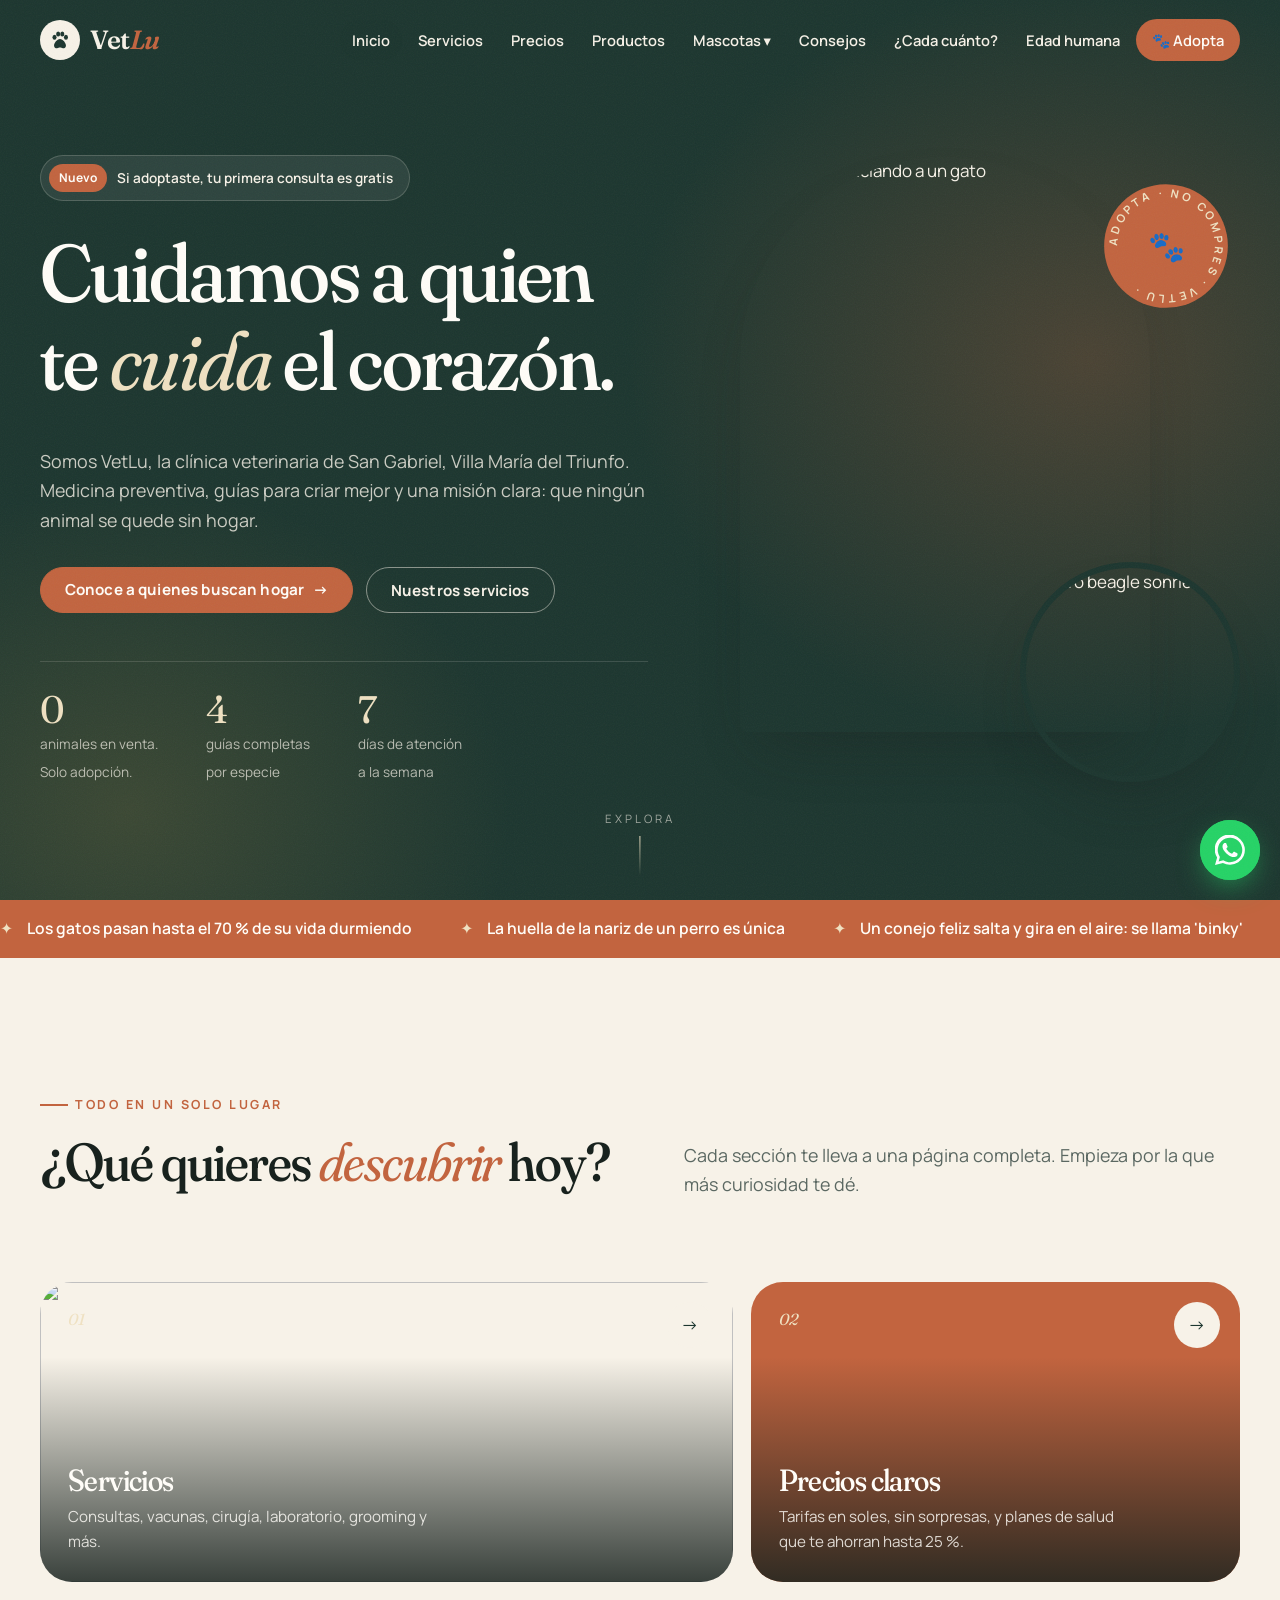
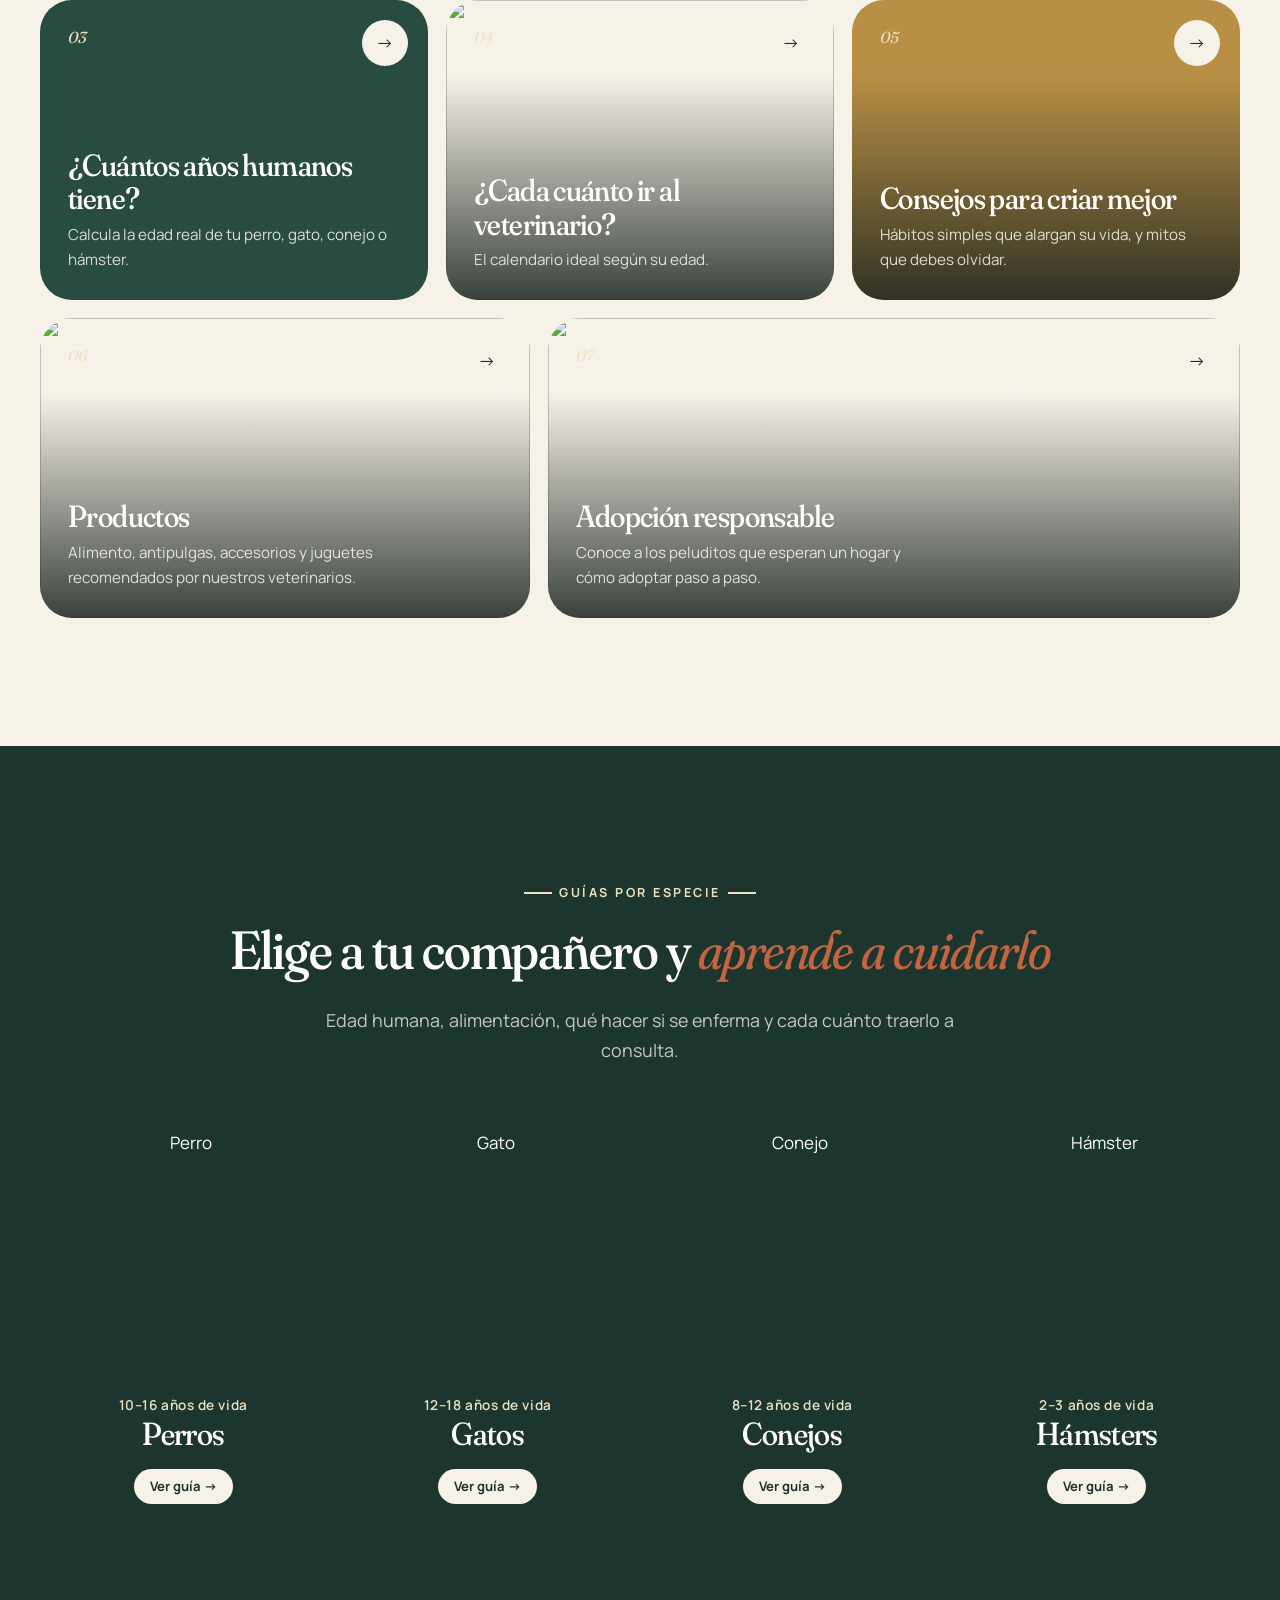
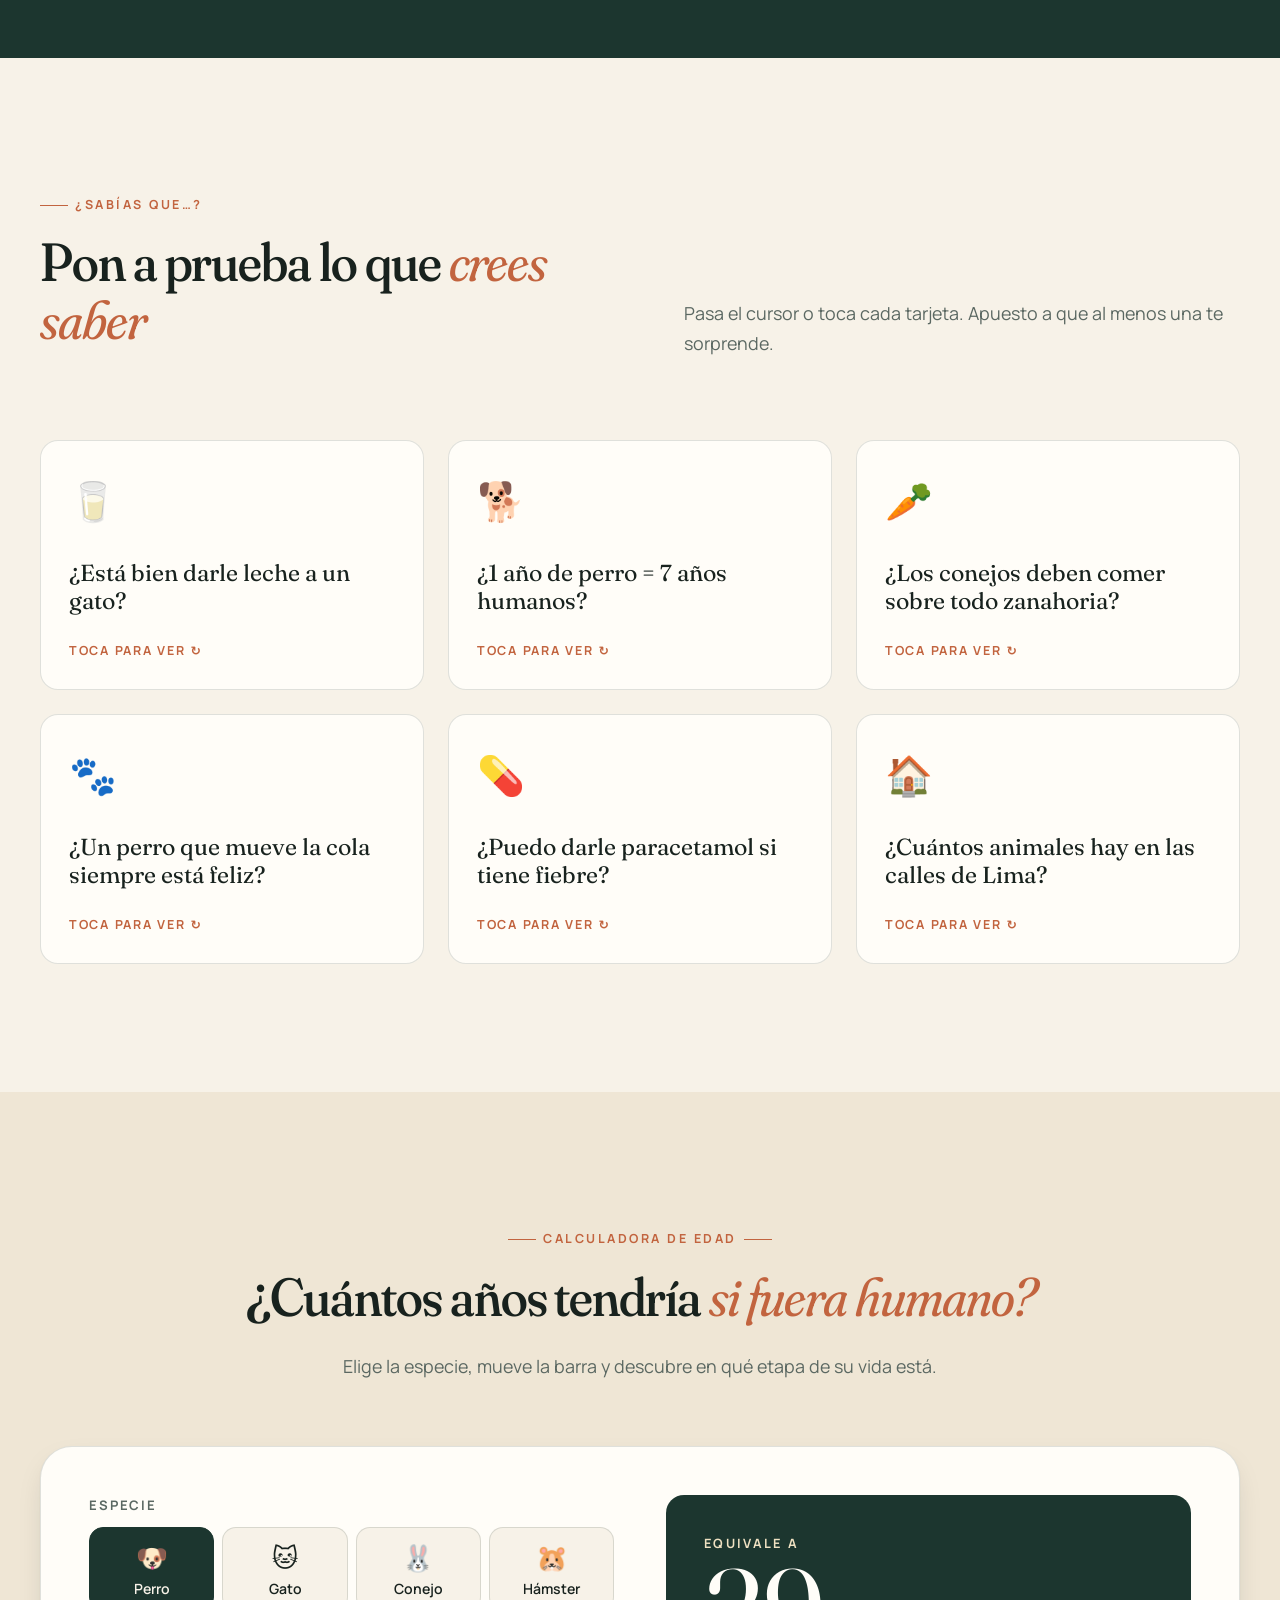
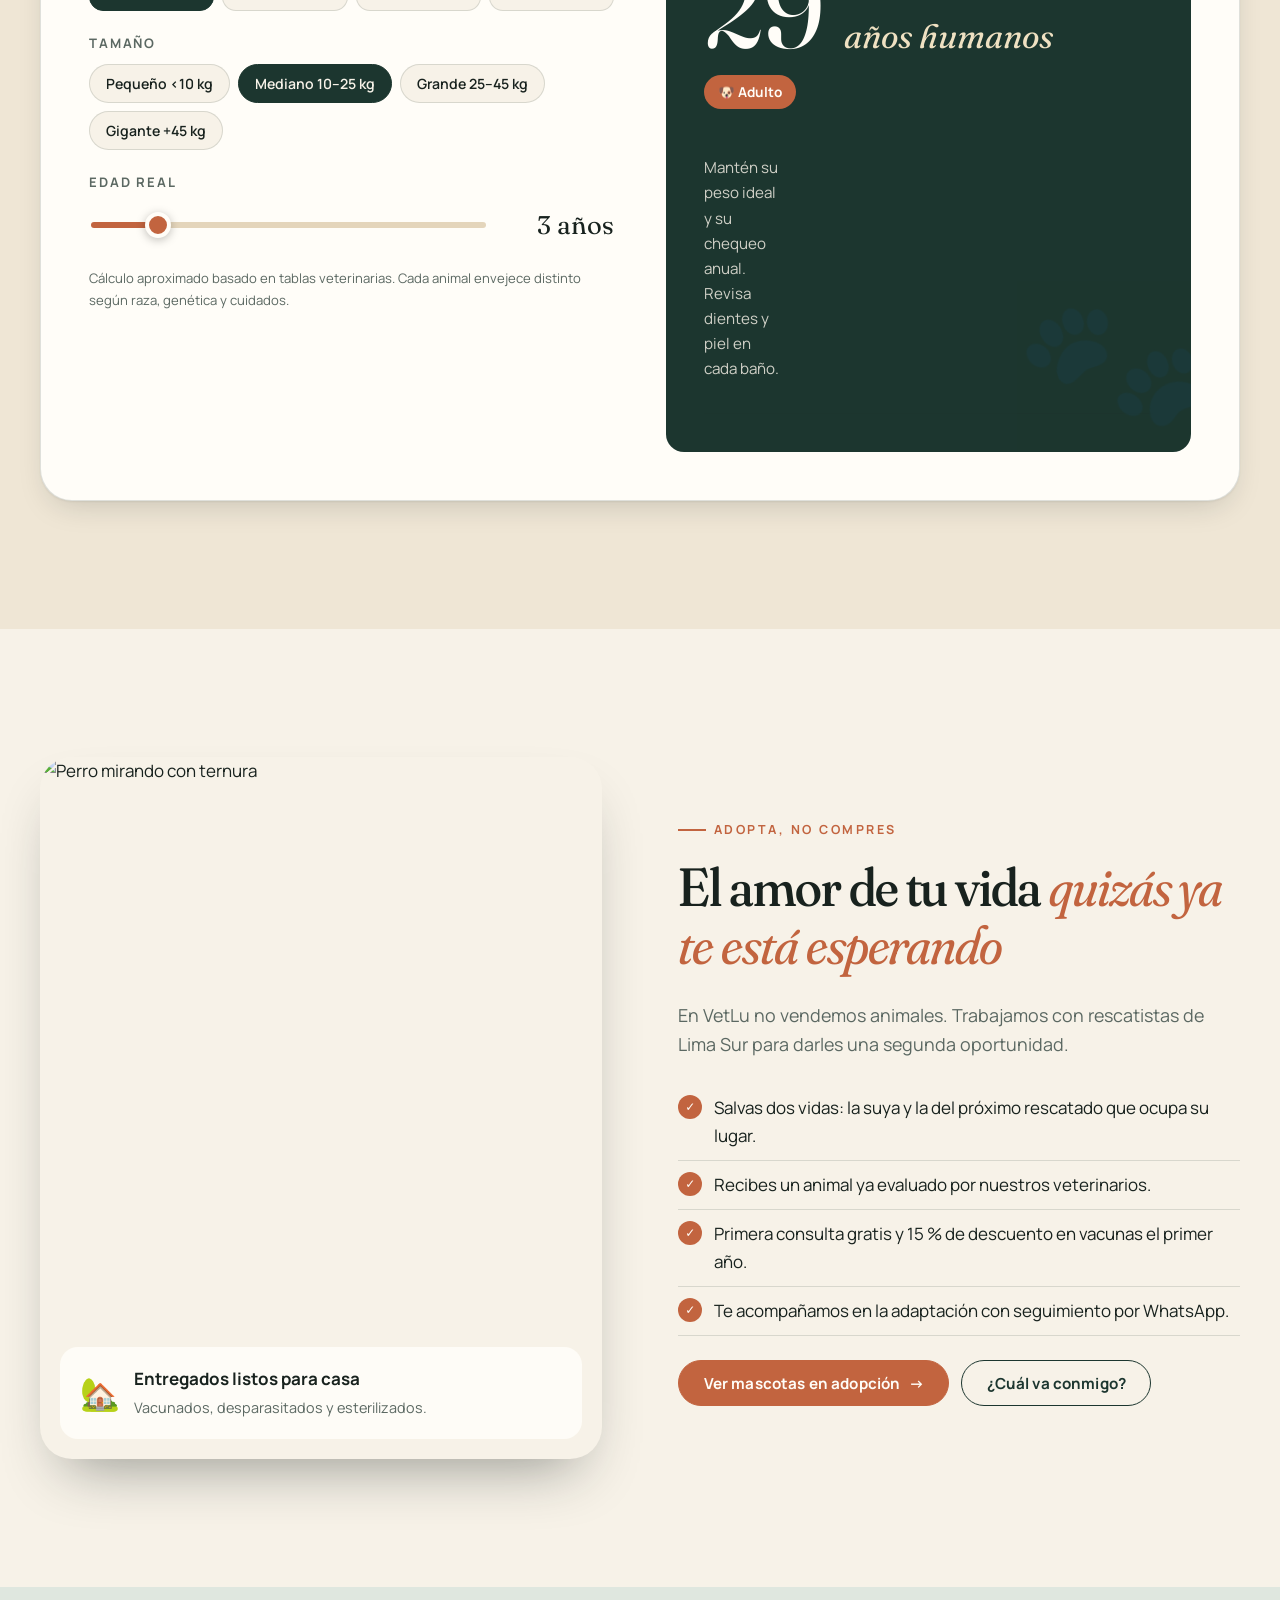
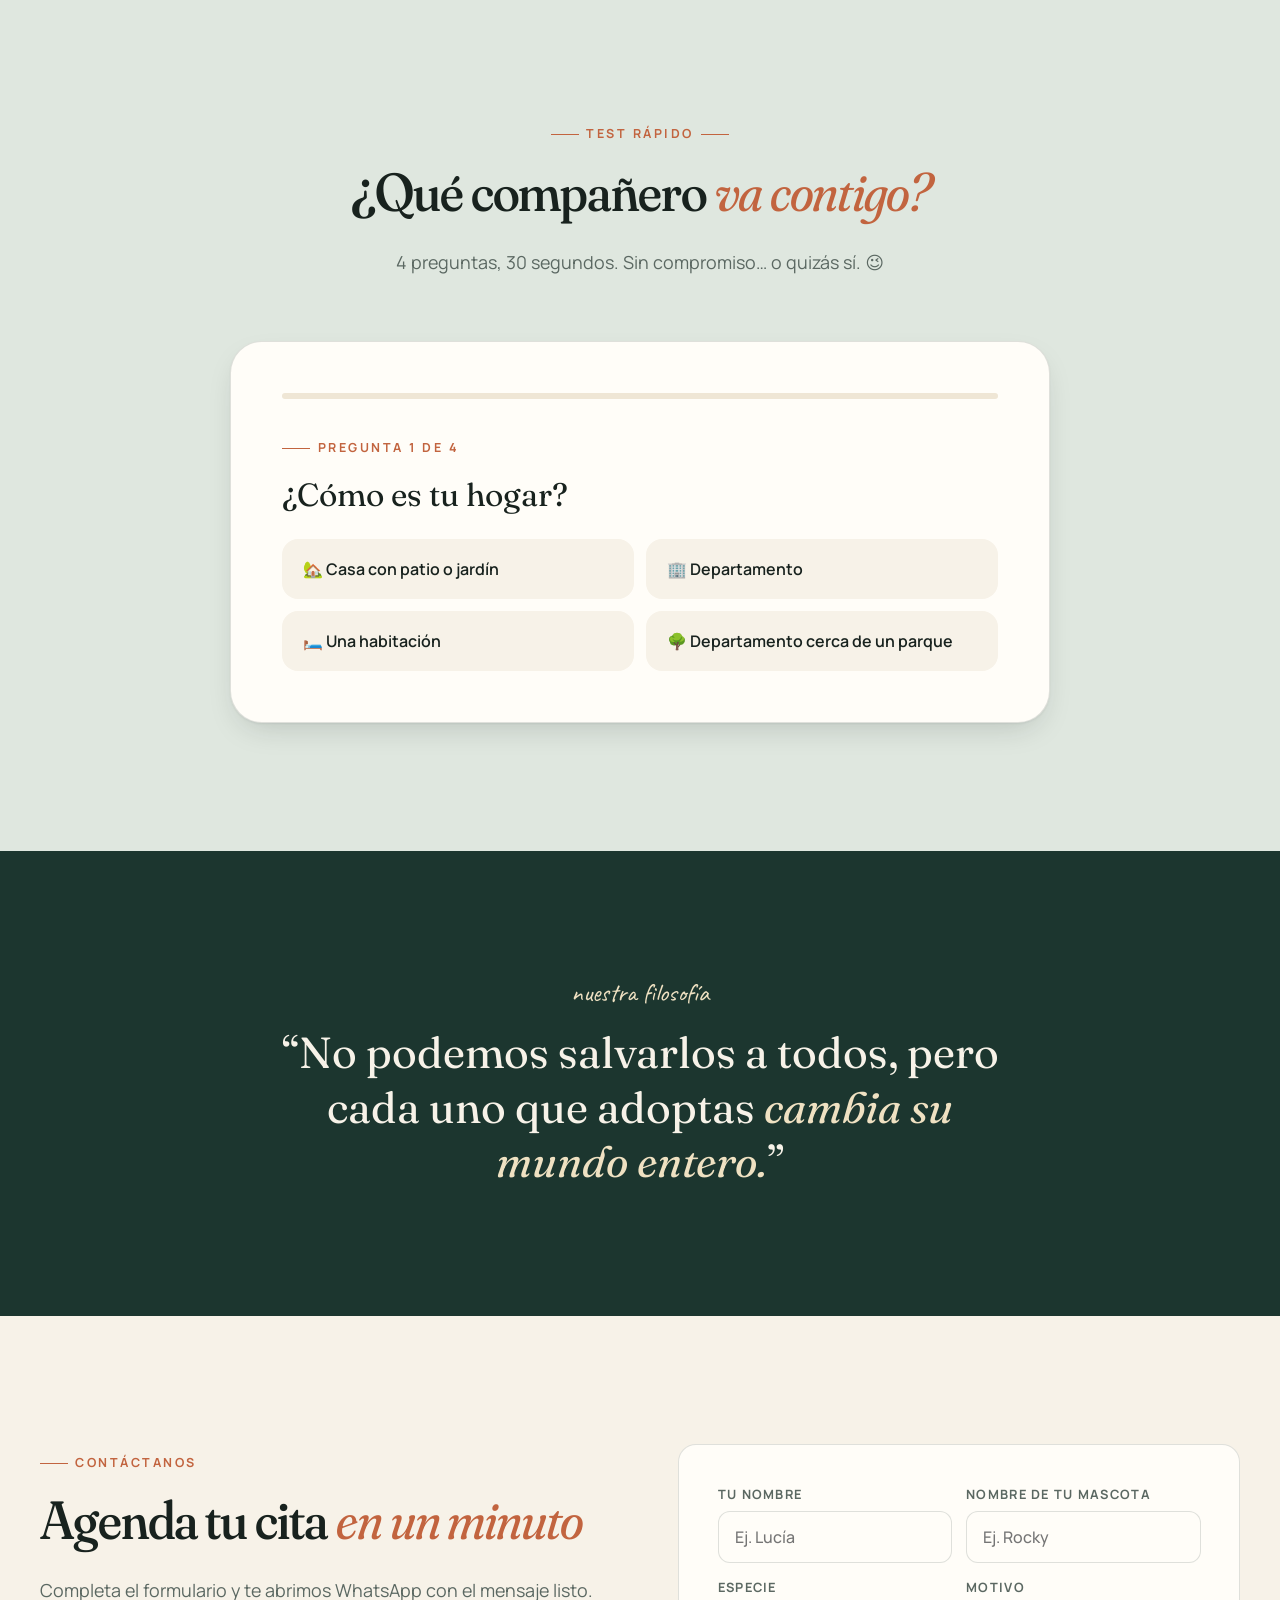
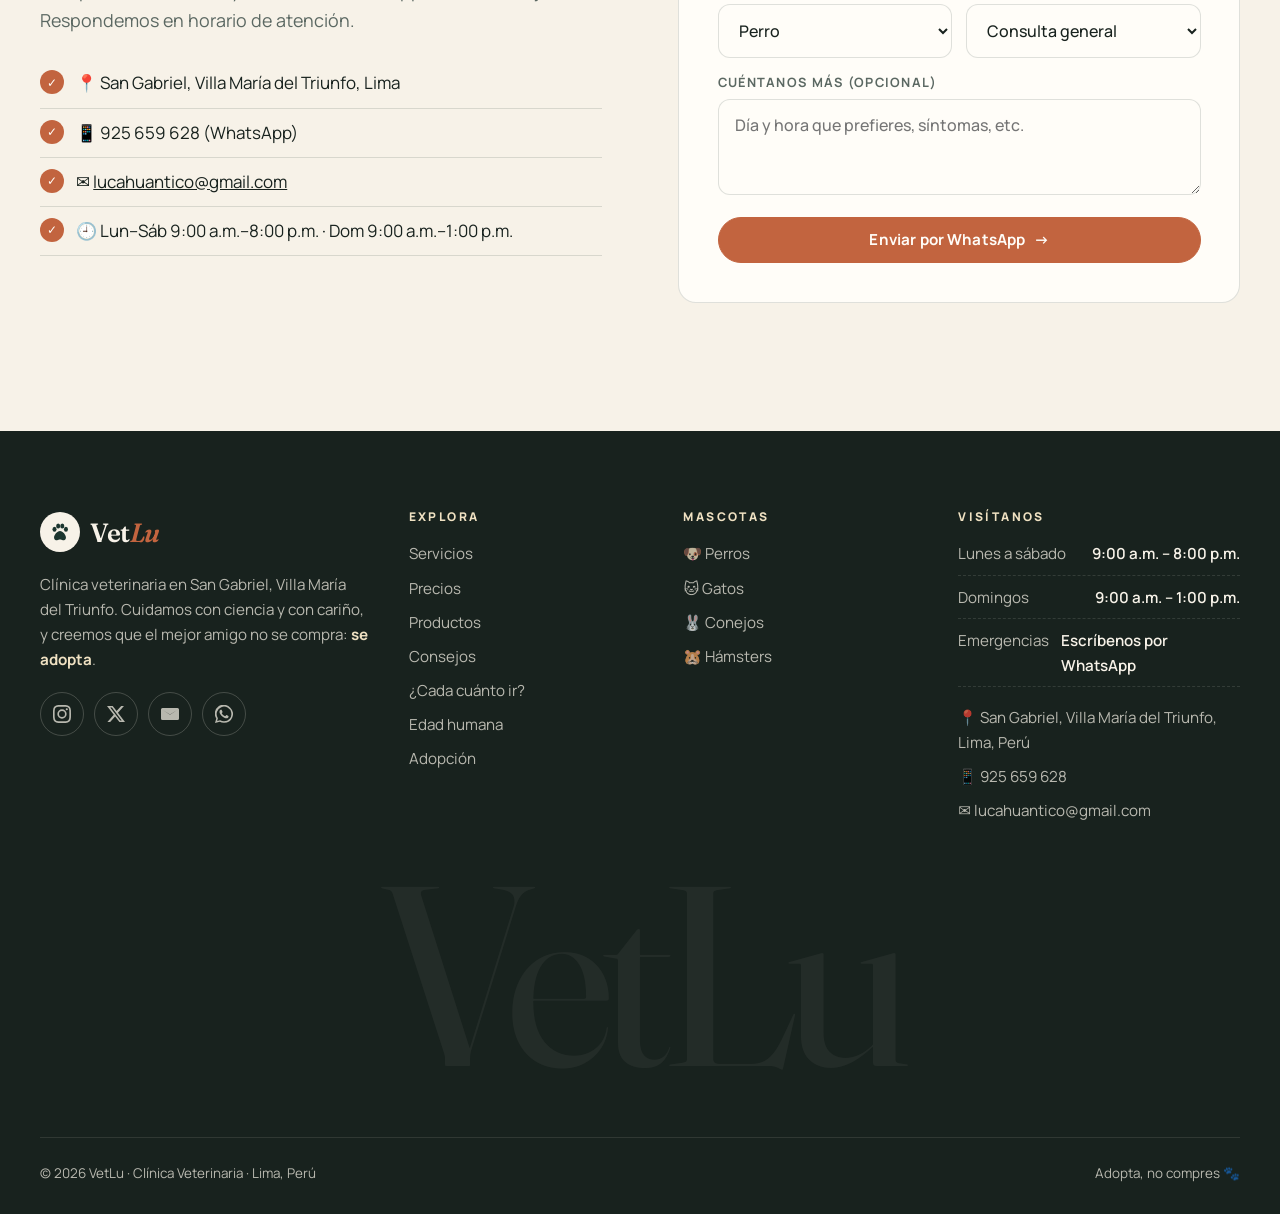
==== index.html @ 5dc10ff6 "VetLu: sitio web de la veterinaria con guías, precios y adopción Co-Authored-By: Claude Opus 5.5 <no" ====
<!doctype html>
<html lang="es">
<head>
  <meta charset="utf-8">
  <meta name="viewport" content="width=device-width, initial-scale=1">
  <title>VetLu · Clínica veterinaria en Villa María del Triunfo, Lima</title>
  <meta name="description" content="VetLu, clínica veterinaria en San Gabriel, VMT, Lima. Servicios, precios, consejos, guías de cuidado, edad humana de tu mascota y adopción responsable.">
  <meta property="og:title" content="VetLu · Cuidamos a quien te cuida el corazón">
  <meta property="og:description" content="Servicios veterinarios, guías de cuidado y adopción responsable en Lima.">
  <meta property="og:image" content="https://images.unsplash.com/photo-1628009368231-7bb7cfcb0def?auto=format&fit=crop&w=1200&q=75">
  <meta name="theme-color" content="#1c362f">
  <link rel="icon" href="data:image/svg+xml,<svg xmlns='http://www.w3.org/2000/svg' viewBox='0 0 100 100'><text y='.9em' font-size='90'>🐾</text></svg>">
  <link rel="preconnect" href="https://fonts.googleapis.com">
  <link rel="preconnect" href="https://fonts.gstatic.com" crossorigin>
  <link href="https://fonts.googleapis.com/css2?family=Caveat:wght@500;700&family=Fraunces:ital,opsz,wght,SOFT@0,9..144,300..700,0..100;1,9..144,300..700,0..100&family=Manrope:wght@400;500;600;700;800&display=swap" rel="stylesheet">
  <link rel="stylesheet" href="assets/css/styles.css">
</head>
<body data-page="inicio" data-header="dark">

<main>
  <!-- ============ HERO ============ -->
  <section class="hero">
    <div class="container hero-grid">
      <div>
        <span class="hero-badge fade-up" style="animation-delay:.1s"><b>Nuevo</b> Si adoptaste, tu primera consulta es gratis</span>
        <h1 class="fade-up" style="animation-delay:.25s">Cuidamos a quien te <em>cuida</em> el corazón.</h1>
        <p class="lead fade-up" style="animation-delay:.45s">Somos VetLu, la clínica veterinaria de San Gabriel, Villa María del Triunfo. Medicina preventiva, guías para criar mejor y una misión clara: que ningún animal se quede sin hogar.</p>
        <div class="btn-row fade-up" style="animation-delay:.6s">
          <a href="adopcion.html" class="btn btn--terra">Conoce a quienes buscan hogar <span class="arrow">→</span></a>
          <a href="servicios.html" class="btn btn--ghost-light">Nuestros servicios</a>
        </div>
        <div class="hero-stats fade-up" style="animation-delay:.8s">
          <div><strong>0</strong><span>animales en venta.<br>Solo adopción.</span></div>
          <div><strong>4</strong><span>guías completas<br>por especie</span></div>
          <div><strong>7</strong><span>días de atención<br>a la semana</span></div>
        </div>
      </div>
      <div class="hero-visual fade-up" style="animation-delay:.4s">
        <div class="ph ph-1"><img src="https://images.unsplash.com/photo-1628009368231-7bb7cfcb0def?auto=format&fit=crop&w=900&q=75" alt="Persona acariciando a un gato" fetchpriority="high"></div>
        <div class="ph ph-2"><img src="https://images.unsplash.com/photo-1543466835-00a7907e9de1?auto=format&fit=crop&w=500&q=75" alt="Perro beagle sonriendo"></div>
        <svg class="hero-stamp" viewBox="0 0 120 120" aria-hidden="true">
          <defs><path id="circ" d="M60,60 m-46,0 a46,46 0 1,1 92,0 a46,46 0 1,1 -92,0"/></defs>
          <circle cx="60" cy="60" r="58" fill="#c2643f"/>
          <text><textPath href="#circ">adopta · no compres · vetlu · </textPath></text>
          <text x="60" y="70" text-anchor="middle" style="font-size:28px;letter-spacing:0">🐾</text>
        </svg>
      </div>
    </div>
    <a href="#explora" class="scroll-cue">Explora</a>
  </section>

  <!-- ============ TICKER ============ -->
  <div class="ticker" aria-label="Datos curiosos">
    <div class="ticker-track" id="ticker"></div>
  </div>

  <!-- ============ EXPLORA ============ -->
  <section class="section" id="explora">
    <div class="container">
      <div class="section-head section-head--split">
        <div>
          <p class="eyebrow">Todo en un solo lugar</p>
          <h2>¿Qué quieres <em>descubrir</em> hoy?</h2>
        </div>
        <p class="lead">Cada sección te lleva a una página completa. Empieza por la que más curiosidad te dé.</p>
      </div>
      <div class="explore">
        <a href="servicios.html" class="tile span-7 reveal">
          <img src="https://images.unsplash.com/photo-1558788353-f76d92427f16?auto=format&fit=crop&w=1200&q=70" alt="" loading="lazy">
          <span class="num">01</span><span class="go">→</span>
          <h3>Servicios</h3><p>Consultas, vacunas, cirugía, laboratorio, grooming y más.</p>
        </a>
        <a href="precios.html" class="tile tile--terra span-5 reveal" data-delay="1">
          <span class="num">02</span><span class="go">→</span>
          <h3>Precios claros</h3><p>Tarifas en soles, sin sorpresas, y planes de salud que te ahorran hasta 25 %.</p>
        </a>
        <a href="edad.html" class="tile tile--solid span-4 reveal">
          <span class="num">03</span><span class="go">→</span>
          <h3>¿Cuántos años humanos tiene?</h3><p>Calcula la edad real de tu perro, gato, conejo o hámster.</p>
        </a>
        <a href="visitas.html" class="tile span-4 reveal" data-delay="1">
          <img src="https://images.unsplash.com/photo-1583337130417-3346a1be7dee?auto=format&fit=crop&w=800&q=70" alt="" loading="lazy">
          <span class="num">04</span><span class="go">→</span>
          <h3>¿Cada cuánto ir al veterinario?</h3><p>El calendario ideal según su edad.</p>
        </a>
        <a href="consejos.html" class="tile tile--gold span-4 reveal" data-delay="2">
          <span class="num">05</span><span class="go">→</span>
          <h3>Consejos para criar mejor</h3><p>Hábitos simples que alargan su vida, y mitos que debes olvidar.</p>
        </a>
        <a href="productos.html" class="tile span-5 reveal">
          <img src="https://images.unsplash.com/photo-1589924691995-400dc9ecc119?auto=format&fit=crop&w=900&q=70" alt="" loading="lazy">
          <span class="num">06</span><span class="go">→</span>
          <h3>Productos</h3><p>Alimento, antipulgas, accesorios y juguetes recomendados por nuestros veterinarios.</p>
        </a>
        <a href="adopcion.html" class="tile span-7 reveal" data-delay="1">
          <img src="https://images.unsplash.com/photo-1548199973-03cce0bbc87b?auto=format&fit=crop&w=1200&q=70" alt="" loading="lazy">
          <span class="num">07</span><span class="go">→</span>
          <h3>Adopción responsable</h3><p>Conoce a los peluditos que esperan un hogar y cómo adoptar paso a paso.</p>
        </a>
      </div>
    </div>
  </section>

  <!-- ============ MASCOTAS ============ -->
  <section class="section section--dark">
    <div class="container">
      <div class="section-head center">
        <p class="eyebrow">Guías por especie</p>
        <h2>Elige a tu compañero y <em>aprende a cuidarlo</em></h2>
        <p class="lead">Edad humana, alimentación, qué hacer si se enferma y cada cuánto traerlo a consulta.</p>
      </div>
      <div class="pets">
        <a href="perro.html" class="pet reveal">
          <img src="https://images.unsplash.com/photo-1543466835-00a7907e9de1?auto=format&fit=crop&w=700&q=70" alt="Perro" loading="lazy">
          <span class="meta">10–16 años de vida</span><h3>Perros</h3>
          <span class="reveal-txt">Su olfato es 50 veces mejor que el nuestro. Descubre qué nunca debes darle de comer.</span>
          <span class="pill">Ver guía →</span>
        </a>
        <a href="gato.html" class="pet reveal" data-delay="1">
          <img src="https://images.unsplash.com/photo-1495360010541-f48722b34f7d?auto=format&fit=crop&w=700&q=70" alt="Gato" loading="lazy">
          <span class="meta">12–18 años de vida</span><h3>Gatos</h3>
          <span class="reveal-txt">Esconden el dolor por instinto. Aprende a leer sus señales.</span>
          <span class="pill">Ver guía →</span>
        </a>
        <a href="conejo.html" class="pet reveal" data-delay="2">
          <img src="https://images.unsplash.com/photo-1585110396000-c9ffd4e4b308?auto=format&fit=crop&w=700&q=70" alt="Conejo" loading="lazy">
          <span class="meta">8–12 años de vida</span><h3>Conejos</h3>
          <span class="reveal-txt">Sus dientes nunca dejan de crecer. El secreto está en el heno.</span>
          <span class="pill">Ver guía →</span>
        </a>
        <a href="hamster.html" class="pet reveal" data-delay="3">
          <img src="https://images.unsplash.com/photo-1425082661705-1834bfd09dca?auto=format&fit=crop&w=700&q=70" alt="Hámster" loading="lazy">
          <span class="meta">2–3 años de vida</span><h3>Hámsters</h3>
          <span class="reveal-txt">Corren hasta 9 km por noche. ¿Su rueda es del tamaño correcto?</span>
          <span class="pill">Ver guía →</span>
        </a>
      </div>
    </div>
  </section>

  <!-- ============ SABÍAS QUE ============ -->
  <section class="section">
    <div class="container">
      <div class="section-head section-head--split">
        <div><p class="eyebrow">¿Sabías que…?</p><h2>Pon a prueba lo que <em>crees saber</em></h2></div>
        <p class="lead">Pasa el cursor o toca cada tarjeta. Apuesto a que al menos una te sorprende.</p>
      </div>
      <div class="grid grid-3">
        <div class="flip reveal" tabindex="0"><div class="flip-inner">
          <div class="flip-face flip-front"><span class="em">🥛</span><span class="q">¿Está bien darle leche a un gato?</span><small>Toca para ver ↻</small></div>
          <div class="flip-face flip-back"><span class="big">No</span><p>La mayoría de gatos adultos es intolerante a la lactosa. La leche les causa diarrea.</p></div>
        </div></div>
        <div class="flip reveal" data-delay="1" tabindex="0"><div class="flip-inner">
          <div class="flip-face flip-front"><span class="em">🐕</span><span class="q">¿1 año de perro = 7 años humanos?</span><small>Toca para ver ↻</small></div>
          <div class="flip-face flip-back"><span class="big">≈ 15</span><p>Es un mito. Su primer año equivale a unos 15 humanos; el segundo, a 9 más.</p></div>
        </div></div>
        <div class="flip reveal" data-delay="2" tabindex="0"><div class="flip-inner">
          <div class="flip-face flip-front"><span class="em">🥕</span><span class="q">¿Los conejos deben comer sobre todo zanahoria?</span><small>Toca para ver ↻</small></div>
          <div class="flip-face flip-back"><span class="big">Heno</span><p>El 80 % de su dieta debe ser heno. La zanahoria tiene mucho azúcar: solo como premio.</p></div>
        </div></div>
        <div class="flip reveal" tabindex="0"><div class="flip-inner">
          <div class="flip-face flip-front"><span class="em">🐾</span><span class="q">¿Un perro que mueve la cola siempre está feliz?</span><small>Toca para ver ↻</small></div>
          <div class="flip-face flip-back"><span class="big">No siempre</span><p>Una cola alta y rígida puede indicar alerta. Hacia la derecha suele ser alegría; hacia la izquierda, nervios.</p></div>
        </div></div>
        <div class="flip reveal" data-delay="1" tabindex="0"><div class="flip-inner">
          <div class="flip-face flip-front"><span class="em">💊</span><span class="q">¿Puedo darle paracetamol si tiene fiebre?</span><small>Toca para ver ↻</small></div>
          <div class="flip-face flip-back"><span class="big">¡Nunca!</span><p>Una sola pastilla puede ser mortal para un gato y muy dañina para un perro.</p></div>
        </div></div>
        <div class="flip reveal" data-delay="2" tabindex="0"><div class="flip-inner">
          <div class="flip-face flip-front"><span class="em">🏠</span><span class="q">¿Cuántos animales hay en las calles de Lima?</span><small>Toca para ver ↻</small></div>
          <div class="flip-face flip-back"><span class="big">Miles</span><p>Se estima que hay cientos de miles de perros y gatos sin hogar en Lima. Adoptar cambia esa cifra de uno en uno.</p></div>
        </div></div>
      </div>
    </div>
  </section>

  <!-- ============ CALCULADORA ============ -->
  <section class="section section--sand" id="edad">
    <div class="container">
      <div class="section-head center">
        <p class="eyebrow">Calculadora de edad</p>
        <h2>¿Cuántos años tendría <em>si fuera humano?</em></h2>
        <p class="lead">Elige la especie, mueve la barra y descubre en qué etapa de su vida está.</p>
      </div>
      <div class="reveal" data-age-calc=""></div>
    </div>
  </section>

  <!-- ============ ADOPCIÓN ============ -->
  <section class="section">
    <div class="container split">
      <div class="media reveal">
        <img src="https://images.unsplash.com/photo-1587300003388-59208cc962cb?auto=format&fit=crop&w=900&q=75" alt="Perro mirando con ternura" loading="lazy">
        <div class="float"><span class="em">🏡</span><div><b>Entregados listos para casa</b><br><span style="color:var(--muted);font-size:.9rem">Vacunados, desparasitados y esterilizados.</span></div></div>
      </div>
      <div class="reveal" data-delay="1">
        <p class="eyebrow">Adopta, no compres</p>
        <h2>El amor de tu vida <em>quizás ya te está esperando</em></h2>
        <p class="lead">En VetLu no vendemos animales. Trabajamos con rescatistas de Lima Sur para darles una segunda oportunidad.</p>
        <ul class="checks">
          <li>Salvas dos vidas: la suya y la del próximo rescatado que ocupa su lugar.</li>
          <li>Recibes un animal ya evaluado por nuestros veterinarios.</li>
          <li>Primera consulta gratis y 15 % de descuento en vacunas el primer año.</li>
          <li>Te acompañamos en la adaptación con seguimiento por WhatsApp.</li>
        </ul>
        <div class="btn-row">
          <a href="adopcion.html" class="btn btn--terra">Ver mascotas en adopción <span class="arrow">→</span></a>
          <a href="#quiz" class="btn btn--ghost">¿Cuál va conmigo?</a>
        </div>
      </div>
    </div>
  </section>

  <!-- ============ QUIZ ============ -->
  <section class="section section--sage" id="quiz">
    <div class="container">
      <div class="section-head center">
        <p class="eyebrow">Test rápido</p>
        <h2>¿Qué compañero <em>va contigo?</em></h2>
        <p class="lead">4 preguntas, 30 segundos. Sin compromiso… o quizás sí. 😉</p>
      </div>
      <div class="quiz reveal" id="quizBox"></div>
    </div>
  </section>

  <!-- ============ CITA ============ -->
  <section class="section section--dark center">
    <div class="container">
      <p class="hand" style="color:var(--gold-soft);margin-bottom:18px">nuestra filosofía</p>
      <p class="quote reveal">“No podemos salvarlos a todos, pero cada uno que adoptas <em>cambia su mundo entero.</em>”</p>
    </div>
  </section>

  <!-- ============ CONTACTO ============ -->
  <section class="section" id="contacto">
    <div class="container split" style="align-items:start">
      <div class="reveal">
        <p class="eyebrow">Contáctanos</p>
        <h2>Agenda tu cita <em>en un minuto</em></h2>
        <p class="lead">Completa el formulario y te abrimos WhatsApp con el mensaje listo. Respondemos en horario de atención.</p>
        <ul class="checks">
          <li>📍 San Gabriel, Villa María del Triunfo, Lima</li>
          <li>📱 925 659 628 (WhatsApp)</li>
          <li>✉️ <a data-mail>lucahuantico@gmail.com</a></li>
          <li>🕘 Lun–Sáb 9:00 a.m.–8:00 p.m. · Dom 9:00 a.m.–1:00 p.m.</li>
        </ul>
      </div>
      <form class="form card reveal" data-delay="1" id="citaForm" style="padding:clamp(24px,3vw,40px)">
        <div class="row">
          <div><label for="fNombre">Tu nombre</label><input id="fNombre" required placeholder="Ej. Lucía"></div>
          <div><label for="fMascota">Nombre de tu mascota</label><input id="fMascota" placeholder="Ej. Rocky"></div>
        </div>
        <div class="row">
          <div><label for="fEspecie">Especie</label>
            <select id="fEspecie"><option>Perro</option><option>Gato</option><option>Conejo</option><option>Hámster</option><option>Otro</option></select></div>
          <div><label for="fMotivo">Motivo</label>
            <select id="fMotivo"><option>Consulta general</option><option>Vacunas</option><option>Desparasitación</option><option>Baño y corte</option><option>Esterilización</option><option>Quiero adoptar</option><option>Otro</option></select></div>
        </div>
        <div><label for="fMsg">Cuéntanos más (opcional)</label><textarea id="fMsg" rows="3" placeholder="Día y hora que prefieres, síntomas, etc."></textarea></div>
        <button class="btn btn--terra" type="submit" style="justify-content:center">Enviar por WhatsApp <span class="arrow">→</span></button>
      </form>
    </div>
  </section>
</main>

<script src="assets/js/config.js"></script>
<script src="assets/js/ages.js"></script>
<script src="assets/js/main.js"></script>
<script src="assets/js/layout.js"></script>
</body>
</html>
---- assets/css/styles.css ----
/* ============================================================
   VetLu — Hoja de estilos
   Paleta: bosque profundo · salvia · crema · terracota · oro
   Tipografía: Fraunces (títulos) + Manrope (texto) + Caveat (notas)
   ============================================================ */

:root {
  --forest: #1c362f;
  --forest-2: #284c42;
  --forest-3: #3a6658;
  --sage: #93ab9b;
  --sage-soft: #dfe7df;
  --cream: #f7f2e8;
  --cream-2: #efe6d5;
  --sand: #e4d5bb;
  --terra: #c2643f;
  --terra-soft: #f3ddd1;
  --gold: #b88f45;
  --gold-soft: #efe1c2;
  --ink: #18221e;
  --muted: #5b6862;
  --line: rgba(28, 54, 47, .14);
  --white: #fffdf8;

  --f-display: "Fraunces", Georgia, serif;
  --f-body: "Manrope", system-ui, sans-serif;
  --f-hand: "Caveat", cursive;

  --r-sm: 10px;
  --r: 18px;
  --r-lg: 32px;
  --shadow: 0 1px 2px rgba(24, 34, 30, .06), 0 12px 32px -12px rgba(24, 34, 30, .22);
  --shadow-lg: 0 30px 60px -25px rgba(24, 34, 30, .45);
  --max: 1200px;
  --ease: cubic-bezier(.2, .7, .2, 1);
}

*, *::before, *::after { box-sizing: border-box; }
html { scroll-behavior: smooth; -webkit-text-size-adjust: 100%; }
body {
  margin: 0;
  font-family: var(--f-body);
  font-size: 17px;
  line-height: 1.65;
  color: var(--ink);
  background: var(--cream);
  overflow-x: hidden;
}
/* grano sutil */
body::before {
  content: "";
  position: fixed; inset: 0;
  pointer-events: none; z-index: 999;
  opacity: .05;
  background-image: url("data:image/svg+xml,%3Csvg xmlns='http://www.w3.org/2000/svg' width='160' height='160'%3E%3Cfilter id='n'%3E%3CfeTurbulence type='fractalNoise' baseFrequency='.9' numOctaves='3' stitchTiles='stitch'/%3E%3C/filter%3E%3Crect width='100%25' height='100%25' filter='url(%23n)'/%3E%3C/svg%3E");
}
img { max-width: 100%; display: block; }
a { color: inherit; }
::selection { background: var(--terra); color: var(--white); }

h1, h2, h3, h4 {
  font-family: var(--f-display);
  font-weight: 500;
  line-height: 1.08;
  letter-spacing: -.02em;
  margin: 0 0 .5em;
  font-variation-settings: "SOFT" 60, "opsz" 100;
}
h1 { font-size: clamp(2.6rem, 6.4vw, 5.6rem); }
h2 { font-size: clamp(2rem, 4.2vw, 3.4rem); }
h3 { font-size: clamp(1.3rem, 2vw, 1.6rem); }
h1 em, h2 em, h3 em { font-style: italic; color: var(--terra); font-weight: 400; }
p { margin: 0 0 1em; }

.container { width: min(var(--max), 100% - 32px); margin-inline: auto; }
.section { padding: clamp(64px, 10vw, 128px) 0; position: relative; }
.section--tight { padding: clamp(48px, 7vw, 88px) 0; }
.section--dark { background: var(--forest); color: var(--cream); }
.section--dark h2, .section--dark h3 { color: var(--white); }
.section--dark .eyebrow { color: var(--gold-soft); }
.section--dark .lead { color: rgba(247, 242, 232, .78); }
.section--sand { background: var(--cream-2); }
.section--sage { background: var(--sage-soft); }

.eyebrow {
  display: inline-flex; align-items: center; gap: .6em;
  font-size: .78rem; font-weight: 700; letter-spacing: .2em;
  text-transform: uppercase; color: var(--terra);
  margin-bottom: 1.1rem;
}
.eyebrow::before { content: ""; width: 28px; height: 1.5px; background: currentColor; }
.lead { font-size: clamp(1.05rem, 1.4vw, 1.22rem); color: var(--muted); max-width: 62ch; }
.hand { font-family: var(--f-hand); font-size: 1.6rem; color: var(--terra); line-height: 1.1; }
.center { text-align: center; }
.center .lead { margin-inline: auto; }
.center .eyebrow::after { content: ""; width: 28px; height: 1.5px; background: currentColor; }
.section-head { margin-bottom: clamp(36px, 5vw, 64px); }
.section-head--split { display: grid; grid-template-columns: 1.1fr 1fr; gap: 32px; align-items: end; }
@media (max-width: 820px) { .section-head--split { grid-template-columns: 1fr; } }

/* ---------- Botones ---------- */
.btn {
  --bg: var(--forest); --fg: var(--cream);
  display: inline-flex; align-items: center; gap: .55em;
  padding: .95em 1.6em; border-radius: 999px;
  background: var(--bg); color: var(--fg);
  font: 700 .95rem/1 var(--f-body); letter-spacing: .01em;
  text-decoration: none; border: 1.5px solid var(--bg);
  cursor: pointer; transition: transform .35s var(--ease), background .3s, color .3s, box-shadow .3s;
  white-space: nowrap;
}
.btn:hover { transform: translateY(-2px); box-shadow: 0 12px 24px -10px rgba(24, 34, 30, .5); }
.btn .arrow { transition: transform .35s var(--ease); }
.btn:hover .arrow { transform: translateX(4px); }
.btn--terra { --bg: var(--terra); --fg: var(--white); }
.btn--gold { --bg: var(--gold); --fg: var(--white); }
.btn--ghost { background: transparent; color: var(--forest); border-color: var(--forest); }
.btn--ghost:hover { background: var(--forest); color: var(--cream); }
.btn--light { --bg: var(--cream); --fg: var(--forest); }
.btn--ghost-light { background: transparent; color: var(--cream); border-color: rgba(247, 242, 232, .5); }
.btn--ghost-light:hover { background: var(--cream); color: var(--forest); }
.btn-row { display: flex; flex-wrap: wrap; gap: 12px; }

/* ---------- Header ---------- */
.site-header {
  position: fixed; top: 0; left: 0; right: 0; z-index: 100;
  transition: background .4s, box-shadow .4s, padding .4s;
  padding: 18px 0;
}
.site-header.scrolled, .site-header.solid {
  background: rgba(247, 242, 232, .9);
  backdrop-filter: blur(14px) saturate(1.3);
  -webkit-backdrop-filter: blur(14px) saturate(1.3);
  box-shadow: 0 1px 0 var(--line);
  padding: 10px 0;
}
.nav { display: flex; align-items: center; justify-content: space-between; gap: 20px; }
.logo {
  display: flex; align-items: center; gap: 10px;
  font-family: var(--f-display); font-size: 1.65rem; font-weight: 600;
  text-decoration: none; color: var(--forest); letter-spacing: -.03em;
}
.logo-mark {
  width: 40px; height: 40px; border-radius: 50%;
  background: var(--forest); color: var(--gold-soft);
  display: grid; place-items: center;
}
.logo-mark svg { width: 22px; height: 22px; }
.logo span em { font-style: italic; color: var(--terra); }
.on-dark .logo { color: var(--cream); }
.on-dark .logo-mark { background: var(--cream); color: var(--forest); }
.on-dark .nav-links > li > a { color: var(--cream); }
.site-header.scrolled .logo, .site-header.solid .logo { color: var(--forest); }
.site-header.scrolled .logo-mark { background: var(--forest); color: var(--gold-soft); }
.site-header.scrolled .nav-links > li > a { color: var(--ink); }

.nav-links { display: flex; align-items: center; gap: 4px; list-style: none; margin: 0; padding: 0; }
.nav-links > li { position: relative; }
.nav-links > li > a {
  display: block; padding: 8px 12px; border-radius: 999px;
  text-decoration: none; font-size: .92rem; font-weight: 600; color: var(--ink);
  transition: background .25s, color .25s;
}
.nav-links > li > a:hover, .nav-links > li > a.active { background: rgba(28, 54, 47, .08); }
.on-dark .nav-links > li > a:hover { background: rgba(247, 242, 232, .14); }
.nav-links .nav-cta {
  background: var(--terra) !important; color: var(--white) !important; padding: 9px 16px;
}
.nav-links .nav-cta:hover { background: var(--forest) !important; }
.dropdown {
  position: absolute; top: calc(100% + 8px); left: 50%;
  transform: translate(-50%, 8px);
  background: var(--white); border-radius: var(--r); box-shadow: var(--shadow-lg);
  padding: 10px; min-width: 230px; list-style: none; margin: 0;
  opacity: 0; visibility: hidden; transition: all .3s var(--ease);
}
.has-drop:hover .dropdown, .has-drop:focus-within .dropdown { opacity: 1; visibility: visible; transform: translate(-50%, 0); }
.dropdown a {
  display: flex; align-items: center; gap: 12px; padding: 10px 12px;
  border-radius: 12px; text-decoration: none; font-weight: 600; font-size: .94rem; color: var(--ink);
}
.dropdown a:hover { background: var(--cream); }
.dropdown .em { font-size: 1.35rem; }
.dropdown small { display: block; font-weight: 500; color: var(--muted); font-size: .78rem; }

.burger {
  display: none; width: 46px; height: 46px; border-radius: 50%;
  border: 1.5px solid currentColor; background: transparent; color: var(--forest);
  cursor: pointer; position: relative;
}
.on-dark .burger { color: var(--cream); }
.site-header.scrolled .burger { color: var(--forest); }
.burger span, .burger span::before, .burger span::after {
  position: absolute; left: 50%; width: 18px; height: 1.8px; background: currentColor;
  transform: translateX(-50%); transition: transform .3s, opacity .3s;
}
.burger span { top: 50%; }
.burger span::before { content: ""; top: -6px; }
.burger span::after { content: ""; top: 6px; }
.menu-open .burger span { background: transparent; }
.menu-open .burger span::before { transform: translateX(-50%) translateY(6px) rotate(45deg); }
.menu-open .burger span::after { transform: translateX(-50%) translateY(-6px) rotate(-45deg); }

@media (max-width: 1080px) {
  .burger { display: block; z-index: 2; }
  .nav-links {
    position: fixed; inset: 0; flex-direction: column; align-items: stretch; justify-content: center;
    background: var(--forest); padding: 90px 28px 40px; gap: 2px;
    transform: translateY(-100%); transition: transform .55s var(--ease);
    overflow-y: auto;
  }
  .menu-open .nav-links { transform: none; }
  .menu-open .burger { color: var(--cream) !important; }
  .nav-links > li > a, .site-header.scrolled .nav-links > li > a {
    color: var(--cream); font-family: var(--f-display); font-size: 1.6rem; font-weight: 400; padding: 8px 4px;
  }
  .dropdown { position: static; transform: none; opacity: 1; visibility: visible; background: transparent; box-shadow: none; padding: 0 0 8px 10px; display: grid; grid-template-columns: 1fr 1fr; }
  .has-drop:hover .dropdown { transform: none; }
  .dropdown a { color: var(--sand); padding: 6px 4px; }
  .dropdown a:hover { background: transparent; color: var(--white); }
  .dropdown small { display: none; }
  .nav-links .nav-cta { text-align: center; margin-top: 14px; font-family: var(--f-body) !important; font-size: 1rem !important; }
}

/* ---------- Hero portada ---------- */
.hero {
  min-height: 100svh; position: relative; overflow: hidden;
  background: var(--forest); color: var(--cream);
  display: flex; align-items: center;
  padding: 120px 0 80px;
}
.hero::after {
  content: ""; position: absolute; inset: 0;
  background:
    radial-gradient(60% 70% at 85% 40%, rgba(194, 100, 63, .28), transparent 60%),
    radial-gradient(50% 60% at 10% 90%, rgba(184, 143, 69, .2), transparent 60%);
  pointer-events: none;
}
.hero-grid { display: grid; grid-template-columns: 1.15fr 1fr; gap: clamp(32px, 5vw, 72px); align-items: center; position: relative; z-index: 1; }
.hero h1 { color: var(--white); }
.hero h1 em { color: var(--gold-soft); }
.hero .lead { color: rgba(247, 242, 232, .8); margin-bottom: 2rem; }
.hero-badge {
  display: inline-flex; align-items: center; gap: 10px;
  padding: 8px 16px 8px 8px; border-radius: 999px;
  background: rgba(247, 242, 232, .08); border: 1px solid rgba(247, 242, 232, .18);
  font-size: .85rem; font-weight: 600; margin-bottom: 28px;
}
.hero-badge b { background: var(--terra); color: var(--white); border-radius: 999px; padding: 4px 10px; font-size: .75rem; }
.hero-visual { position: relative; aspect-ratio: 4/5; max-height: 74vh; justify-self: end; width: 100%; max-width: 500px; }
.hero-visual .ph {
  position: absolute; border-radius: 999px 999px var(--r-lg) var(--r-lg); overflow: hidden;
  box-shadow: var(--shadow-lg);
}
.hero-visual .ph img { width: 100%; height: 100%; object-fit: cover; }
.hero-visual .ph-1 { inset: 0 18% 8% 0; }
.hero-visual .ph-2 { width: 44%; aspect-ratio: 1; right: 0; bottom: 0; border-radius: 50%; border: 6px solid var(--forest); }
.hero-stamp {
  position: absolute; top: 4%; right: 2%; width: 128px; height: 128px; z-index: 2;
  animation: spin 22s linear infinite;
}
.hero-stamp text { font: 700 10.5px var(--f-body); letter-spacing: .28em; fill: var(--gold-soft); text-transform: uppercase; }
@keyframes spin { to { transform: rotate(360deg); } }
.hero-stats { display: flex; gap: clamp(20px, 4vw, 48px); margin-top: 48px; padding-top: 28px; border-top: 1px solid rgba(247, 242, 232, .15); flex-wrap: wrap; }
.hero-stats strong { display: block; font-family: var(--f-display); font-size: clamp(1.8rem, 3vw, 2.6rem); font-weight: 400; color: var(--gold-soft); line-height: 1; }
.hero-stats span { font-size: .85rem; color: rgba(247, 242, 232, .7); }
.scroll-cue { position: absolute; left: 50%; bottom: 24px; transform: translateX(-50%); z-index: 1; font-size: .72rem; letter-spacing: .25em; text-transform: uppercase; color: rgba(247, 242, 232, .6); display: flex; flex-direction: column; align-items: center; gap: 8px; text-decoration: none; }
.scroll-cue::after { content: ""; width: 1px; height: 40px; background: linear-gradient(var(--gold-soft), transparent); animation: drip 2s var(--ease) infinite; }
@keyframes drip { 0% { transform: scaleY(0); transform-origin: top; } 50% { transform: scaleY(1); transform-origin: top; } 51% { transform-origin: bottom; } 100% { transform: scaleY(0); transform-origin: bottom; } }
@media (max-width: 900px) {
  .hero-grid { grid-template-columns: 1fr; }
  .hero-visual { max-width: 380px; justify-self: center; max-height: none; }
}

/* ---------- Ticker de curiosidades ---------- */
.ticker { background: var(--terra); color: var(--white); overflow: hidden; padding: 16px 0; position: relative; z-index: 2; }
.ticker-track { display: flex; gap: 48px; width: max-content; animation: ticker 60s linear infinite; }
.ticker:hover .ticker-track { animation-play-state: paused; }
.ticker-item { display: flex; align-items: center; gap: 14px; font-weight: 600; white-space: nowrap; font-size: .98rem; }
.ticker-item::before { content: "✦"; color: var(--gold-soft); }
@keyframes ticker { to { transform: translateX(-50%); } }

/* ---------- Tarjetas generales ---------- */
.grid { display: grid; gap: clamp(16px, 2vw, 24px); }
.grid-2 { grid-template-columns: repeat(2, 1fr); }
.grid-3 { grid-template-columns: repeat(3, 1fr); }
.grid-4 { grid-template-columns: repeat(4, 1fr); }
@media (max-width: 980px) { .grid-4 { grid-template-columns: repeat(2, 1fr); } .grid-3 { grid-template-columns: repeat(2, 1fr); } }
@media (max-width: 620px) { .grid-2, .grid-3, .grid-4 { grid-template-columns: 1fr; } }

.card {
  background: var(--white); border-radius: var(--r); padding: clamp(22px, 2.6vw, 32px);
  border: 1px solid var(--line); position: relative;
  transition: transform .45s var(--ease), box-shadow .45s var(--ease), border-color .3s;
}
.card:hover { transform: translateY(-4px); box-shadow: var(--shadow); }
.card h3 { margin-bottom: .4em; }
.card p { color: var(--muted); font-size: .97rem; }
.card .icon {
  width: 54px; height: 54px; border-radius: 16px; display: grid; place-items: center;
  font-size: 1.6rem; background: var(--cream); margin-bottom: 20px;
}
.card--link { text-decoration: none; display: flex; flex-direction: column; }
.card--link .more { margin-top: auto; padding-top: 14px; font-weight: 700; font-size: .9rem; color: var(--terra); display: inline-flex; gap: 6px; }
.card--link:hover .more .arrow { transform: translateX(4px); }
.card--link .arrow { transition: transform .3s var(--ease); }
.section--dark .card { background: var(--forest-2); border-color: rgba(247, 242, 232, .1); color: var(--cream); }
.section--dark .card p { color: rgba(247, 242, 232, .72); }
.section--dark .card .icon { background: rgba(247, 242, 232, .08); }

/* Índice de secciones (portada) */
.explore { display: grid; grid-template-columns: repeat(12, 1fr); gap: 18px; }
.tile {
  position: relative; overflow: hidden; border-radius: var(--r-lg);
  min-height: 300px; padding: 28px; display: flex; flex-direction: column; justify-content: flex-end;
  text-decoration: none; color: var(--white); isolation: isolate;
  transition: transform .5s var(--ease);
}
.tile:hover { transform: translateY(-6px); }
.tile img { position: absolute; inset: 0; width: 100%; height: 100%; object-fit: cover; z-index: -2; transition: transform 1.2s var(--ease); }
.tile:hover img { transform: scale(1.07); }
.tile::before { content: ""; position: absolute; inset: 0; z-index: -1; background: linear-gradient(180deg, rgba(24, 34, 30, 0) 25%, rgba(24, 34, 30, .85)); }
.tile .num { position: absolute; top: 24px; left: 28px; font-family: var(--f-display); font-style: italic; font-size: 1rem; color: var(--gold-soft); }
.tile .go {
  position: absolute; top: 20px; right: 20px; width: 46px; height: 46px; border-radius: 50%;
  background: var(--cream); color: var(--forest); display: grid; place-items: center; font-size: 1.1rem;
  transition: transform .45s var(--ease), background .3s;
}
.tile:hover .go { transform: rotate(-45deg); background: var(--gold-soft); }
.tile h3 { color: var(--white); font-size: clamp(1.5rem, 2.4vw, 2.1rem); margin-bottom: .2em; }
.tile p { color: rgba(255, 253, 248, .82); font-size: .95rem; margin: 0; max-width: 40ch; }
.tile--solid { background: var(--forest-2); }
.tile--solid::before { display: none; }
.tile--terra { background: var(--terra); }
.tile--gold { background: var(--gold); }
.span-7 { grid-column: span 7; } .span-5 { grid-column: span 5; } .span-4 { grid-column: span 4; }
.span-6 { grid-column: span 6; } .span-8 { grid-column: span 8; } .span-12 { grid-column: span 12; }
@media (max-width: 900px) { .explore > * { grid-column: span 12 !important; } .tile { min-height: 240px; } }

/* Mascotas (portada) */
.pets { display: grid; grid-template-columns: repeat(4, 1fr); gap: 18px; }
@media (max-width: 980px) { .pets { grid-template-columns: repeat(2, 1fr); } }
@media (max-width: 480px) { .pets { grid-template-columns: 1fr; } }
.pet {
  position: relative; border-radius: 999px 999px var(--r-lg) var(--r-lg); overflow: hidden;
  aspect-ratio: 3/4.2; text-decoration: none; color: var(--white); isolation: isolate;
  display: flex; flex-direction: column; justify-content: flex-end; padding: 26px; text-align: center;
}
.pet img { position: absolute; inset: 0; width: 100%; height: 100%; object-fit: cover; z-index: -2; transition: transform 1.2s var(--ease), filter .6s; }
.pet::before { content: ""; position: absolute; inset: 0; z-index: -1; background: linear-gradient(180deg, transparent 40%, rgba(28, 54, 47, .92)); transition: opacity .5s; }
.pet:hover img { transform: scale(1.08); }
.pet h3 { color: var(--white); font-size: 2rem; margin-bottom: .1em; }
.pet .meta { font-size: .85rem; color: var(--gold-soft); font-weight: 600; letter-spacing: .04em; }
.pet .reveal-txt { max-height: 0; overflow: hidden; opacity: 0; font-size: .9rem; color: rgba(255, 253, 248, .85); transition: max-height .6s var(--ease), opacity .5s, margin .5s; }
.pet:hover .reveal-txt, .pet:focus-visible .reveal-txt { max-height: 120px; opacity: 1; margin-top: 10px; }
.pet .pill { align-self: center; margin-top: 14px; padding: 7px 16px; border-radius: 999px; background: var(--cream); color: var(--forest); font-weight: 700; font-size: .82rem; }

/* ---------- ¿Sabías que? (tarjetas giratorias) ---------- */
.flip { perspective: 1200px; min-height: 250px; cursor: pointer; }
.flip-inner { position: relative; width: 100%; height: 100%; min-height: 250px; transition: transform .8s var(--ease); transform-style: preserve-3d; }
.flip.on .flip-inner, .flip:hover .flip-inner { transform: rotateY(180deg); }
.flip-face {
  position: absolute; inset: 0; backface-visibility: hidden; -webkit-backface-visibility: hidden;
  border-radius: var(--r); padding: 28px; display: flex; flex-direction: column; justify-content: space-between;
}
.flip-front { background: var(--white); border: 1px solid var(--line); }
.flip-front .q { font-family: var(--f-display); font-size: 1.45rem; line-height: 1.2; }
.flip-front .em { font-size: 2.4rem; }
.flip-front small { font-weight: 700; color: var(--terra); font-size: .78rem; letter-spacing: .14em; text-transform: uppercase; }
.flip-back { background: var(--forest); color: var(--cream); transform: rotateY(180deg); }
.flip-back .big { font-family: var(--f-display); font-size: 2.6rem; color: var(--gold-soft); line-height: 1; }
.flip-back p { margin: 0; color: rgba(247, 242, 232, .85); font-size: .97rem; }
.flip:nth-child(3n+2) .flip-back { background: var(--terra); }
.flip:nth-child(3n+2) .flip-back .big { color: var(--white); }
.flip:nth-child(3n) .flip-back { background: var(--gold); }
.flip:nth-child(3n) .flip-back .big { color: var(--white); }

/* ---------- Calculadora de edad ---------- */
.calc {
  background: var(--white); border-radius: var(--r-lg); padding: clamp(24px, 4vw, 48px);
  display: grid; grid-template-columns: 1fr 1fr; gap: clamp(24px, 4vw, 56px); box-shadow: var(--shadow);
  border: 1px solid var(--line);
}
@media (max-width: 860px) { .calc { grid-template-columns: 1fr; } }
.field { margin-bottom: 22px; }
.field > label, .field > .label { display: block; font-weight: 700; font-size: .82rem; letter-spacing: .14em; text-transform: uppercase; color: var(--muted); margin-bottom: 10px; }
.species { display: grid; grid-template-columns: repeat(4, 1fr); gap: 8px; }
.species button, .chips button {
  border: 1.5px solid var(--line); background: var(--cream); border-radius: 14px; padding: 12px 6px;
  font: 600 .88rem var(--f-body); color: var(--ink); cursor: pointer; transition: all .25s;
  display: flex; flex-direction: column; align-items: center; gap: 4px;
}
.species button .em { font-size: 1.6rem; }
.species button[aria-pressed="true"], .chips button[aria-pressed="true"] { background: var(--forest); color: var(--cream); border-color: var(--forest); }
.chips { display: flex; flex-wrap: wrap; gap: 8px; }
.chips button { flex-direction: row; padding: 9px 16px; border-radius: 999px; }
.range-row { display: flex; align-items: center; gap: 16px; }
.range-row output { font-family: var(--f-display); font-size: 1.6rem; min-width: 110px; text-align: right; }
input[type="range"] { -webkit-appearance: none; appearance: none; width: 100%; height: 6px; border-radius: 6px; background: var(--sand); outline: none; }
input[type="range"]::-webkit-slider-thumb { -webkit-appearance: none; width: 26px; height: 26px; border-radius: 50%; background: var(--terra); border: 4px solid var(--white); box-shadow: 0 2px 10px rgba(0, 0, 0, .25); cursor: grab; }
input[type="range"]::-moz-range-thumb { width: 22px; height: 22px; border-radius: 50%; background: var(--terra); border: 4px solid var(--white); cursor: grab; }
.result {
  background: var(--forest); color: var(--cream); border-radius: var(--r); padding: clamp(24px, 3vw, 40px);
  display: flex; flex-direction: column; justify-content: center; position: relative; overflow: hidden;
}
.result::after { content: "🐾"; position: absolute; right: -10px; bottom: -24px; font-size: 9rem; opacity: .07; transform: rotate(-18deg); }
.result .label { font-size: .8rem; letter-spacing: .18em; text-transform: uppercase; color: var(--gold-soft); font-weight: 700; }
.result .years { font-family: var(--f-display); font-size: clamp(4rem, 9vw, 7rem); line-height: .95; color: var(--white); font-weight: 400; }
.result .years small { font-size: .3em; color: var(--gold-soft); font-style: italic; }
.result .stage { display: inline-block; margin: 14px 0; padding: 6px 14px; border-radius: 999px; background: var(--terra); color: var(--white); font-weight: 700; font-size: .85rem; align-self: flex-start; }
.result p { color: rgba(247, 242, 232, .82); font-size: .95rem; margin: 0; }
.note { font-size: .82rem; color: var(--muted); margin-top: 14px; }
.age-table { width: 100%; border-collapse: collapse; font-size: .95rem; }
.age-table th, .age-table td { padding: 12px 14px; text-align: left; border-bottom: 1px solid var(--line); }
.age-table th { font-size: .75rem; letter-spacing: .14em; text-transform: uppercase; color: var(--muted); }
.age-table td:first-child { font-weight: 700; }
.age-table tr:hover td { background: var(--cream); }

/* ---------- Página interna: cabecera ---------- */
.page-hero {
  position: relative; background: var(--forest); color: var(--cream); overflow: hidden;
  padding: 150px 0 clamp(60px, 9vw, 110px);
}
.page-hero::after {
  content: ""; position: absolute; inset: 0; pointer-events: none;
  background: radial-gradient(50% 80% at 90% 10%, rgba(194, 100, 63, .3), transparent 60%);
}
.page-hero .container { position: relative; z-index: 1; }
.page-hero h1 { color: var(--white); max-width: 16ch; }
.page-hero h1 em { color: var(--gold-soft); }
.page-hero .lead { color: rgba(247, 242, 232, .8); }
.back {
  display: inline-flex; align-items: center; gap: 10px; margin-bottom: 36px;
  color: var(--cream); text-decoration: none; font-weight: 700; font-size: .9rem;
  padding: 9px 18px 9px 10px; border-radius: 999px; border: 1px solid rgba(247, 242, 232, .25);
  transition: background .3s, color .3s;
}
.back .circle { width: 28px; height: 28px; border-radius: 50%; background: var(--cream); color: var(--forest); display: grid; place-items: center; transition: transform .35s var(--ease); }
.back:hover { background: var(--cream); color: var(--forest); }
.back:hover .circle { transform: translateX(-3px); background: var(--forest); color: var(--cream); }
.crumbs { font-size: .82rem; color: rgba(247, 242, 232, .6); margin-bottom: 14px; }
.crumbs a { text-decoration: none; }
.crumbs a:hover { color: var(--gold-soft); }

/* ---------- Página de animal: intro a pantalla completa ---------- */
.intro {
  position: relative; min-height: 100svh; display: flex; align-items: flex-end;
  color: var(--white); overflow: hidden; padding: 140px 0 70px;
}
.intro-bg { position: absolute; inset: 0; z-index: -2; }
.intro-bg img { width: 100%; height: 100%; object-fit: cover; transform: scale(1.12); animation: introZoom 2.6s var(--ease) forwards; }
@keyframes introZoom { to { transform: scale(1); } }
.intro::before { content: ""; position: absolute; inset: 0; z-index: -1; background: linear-gradient(180deg, rgba(24, 34, 30, .35) 0%, rgba(24, 34, 30, .1) 35%, rgba(24, 34, 30, .9) 100%); }
.intro .back { margin-bottom: 0; position: absolute; top: 100px; }
.intro h1 { font-size: clamp(4rem, 13vw, 11rem); color: var(--white); margin-bottom: .1em; line-height: .9; }
.intro h1 .char { display: inline-block; opacity: 0; transform: translateY(60%); animation: rise .9s var(--ease) forwards; }
@keyframes rise { to { opacity: 1; transform: none; } }
.intro .tagline { font-family: var(--f-display); font-style: italic; font-size: clamp(1.3rem, 2.4vw, 2rem); color: var(--gold-soft); margin-bottom: 1.4rem; max-width: 30ch; }
.intro .lead { color: rgba(255, 253, 248, .85); }
.intro-facts { display: flex; flex-wrap: wrap; gap: 10px; margin: 26px 0 30px; }
.intro-facts div { padding: 10px 18px; border-radius: 999px; background: rgba(255, 253, 248, .12); backdrop-filter: blur(8px); -webkit-backdrop-filter: blur(8px); border: 1px solid rgba(255, 253, 248, .2); font-size: .88rem; }
.intro-facts b { color: var(--gold-soft); margin-right: 6px; }
.fade-up { opacity: 0; transform: translateY(24px); animation: rise 1s var(--ease) forwards; }

/* Navegación interna de la ficha */
.subnav { position: sticky; top: 64px; z-index: 50; background: rgba(247, 242, 232, .92); backdrop-filter: blur(12px); -webkit-backdrop-filter: blur(12px); border-bottom: 1px solid var(--line); }
.subnav ul { display: flex; gap: 4px; list-style: none; margin: 0 auto; padding: 10px 0; overflow-x: auto; scrollbar-width: none; }
.subnav ul::-webkit-scrollbar { display: none; }
.subnav a { display: block; white-space: nowrap; padding: 8px 14px; border-radius: 999px; text-decoration: none; font-weight: 600; font-size: .88rem; color: var(--muted); transition: all .25s; }
.subnav a:hover, .subnav a.active { background: var(--forest); color: var(--cream); }

/* Comida sí / no */
.food { display: grid; grid-template-columns: 1fr 1fr; gap: 20px; }
@media (max-width: 760px) { .food { grid-template-columns: 1fr; } }
.food-col { border-radius: var(--r-lg); padding: clamp(24px, 3vw, 40px); }
.food-col.yes { background: var(--sage-soft); }
.food-col.no { background: var(--terra-soft); }
.food-col h3 { display: flex; align-items: center; gap: 12px; }
.food-col h3 .tag { width: 40px; height: 40px; border-radius: 50%; display: grid; place-items: center; font-size: 1.1rem; color: var(--white); }
.food-col.yes .tag { background: var(--forest-3); }
.food-col.no .tag { background: var(--terra); }
.food-col ul { list-style: none; padding: 0; margin: 0; }
.food-col li { padding: 14px 0; border-top: 1px solid rgba(24, 34, 30, .1); display: grid; grid-template-columns: 34px 1fr; gap: 8px; }
.food-col li .em { font-size: 1.3rem; }
.food-col li b { display: block; }
.food-col li span { color: var(--muted); font-size: .92rem; }

/* Acordeón enfermedades */
.acc { border-top: 1px solid var(--line); }
.acc-item { border-bottom: 1px solid var(--line); }
.acc-btn {
  width: 100%; display: grid; grid-template-columns: auto 1fr auto; align-items: center; gap: 18px;
  padding: 24px 4px; background: none; border: 0; cursor: pointer; text-align: left; color: var(--ink);
  font: 500 clamp(1.15rem, 2vw, 1.5rem) var(--f-display);
}
.acc-btn .lvl { font: 700 .7rem var(--f-body); letter-spacing: .14em; text-transform: uppercase; padding: 6px 10px; border-radius: 999px; }
.lvl.alta { background: var(--terra); color: var(--white); }
.lvl.media { background: var(--gold-soft); color: #6d521f; }
.lvl.baja { background: var(--sage-soft); color: var(--forest); }
.acc-btn .plus { width: 40px; height: 40px; border-radius: 50%; border: 1.5px solid var(--line); display: grid; place-items: center; transition: transform .4s var(--ease), background .3s; font-family: var(--f-body); }
.acc-item.open .plus { transform: rotate(45deg); background: var(--forest); color: var(--cream); border-color: var(--forest); }
.acc-panel { display: grid; grid-template-rows: 0fr; transition: grid-template-rows .5s var(--ease); }
.acc-item.open .acc-panel { grid-template-rows: 1fr; }
.acc-panel > div { overflow: hidden; }
.acc-body { display: grid; grid-template-columns: repeat(3, 1fr); gap: 16px; padding: 0 4px 28px; }
@media (max-width: 820px) { .acc-body { grid-template-columns: 1fr; } }
.acc-body .box { background: var(--white); border-radius: var(--r); padding: 20px; border: 1px solid var(--line); }
.acc-body h4 { font-family: var(--f-body); font-size: .75rem; letter-spacing: .16em; text-transform: uppercase; color: var(--terra); margin-bottom: 10px; font-weight: 800; }
.acc-body ul { margin: 0; padding-left: 18px; color: var(--muted); font-size: .94rem; }
.acc-body li { margin-bottom: 4px; }

.alert {
  display: grid; grid-template-columns: auto 1fr; gap: 20px; align-items: start;
  background: var(--terra); color: var(--white); border-radius: var(--r-lg); padding: clamp(24px, 3vw, 40px); margin-top: 40px;
}
.alert .em { font-size: 2.4rem; }
.alert h3 { color: var(--white); }
.alert ul { margin: 0; padding-left: 18px; display: grid; grid-template-columns: 1fr 1fr; gap: 4px 28px; }
@media (max-width: 700px) { .alert ul { grid-template-columns: 1fr; } .alert { grid-template-columns: 1fr; } }

/* Línea de tiempo (etapas / visitas) */
.timeline { position: relative; display: grid; grid-template-columns: repeat(var(--cols, 4), 1fr); gap: 20px; }
.timeline::before { content: ""; position: absolute; top: 27px; left: 4%; right: 4%; height: 2px; background: repeating-linear-gradient(90deg, var(--sage) 0 8px, transparent 8px 16px); }
.t-step { position: relative; }
.t-dot { width: 56px; height: 56px; border-radius: 50%; background: var(--forest); color: var(--gold-soft); display: grid; place-items: center; font-size: 1.4rem; position: relative; z-index: 1; margin-bottom: 18px; box-shadow: 0 0 0 8px var(--cream); }
.section--sand .t-dot { box-shadow: 0 0 0 8px var(--cream-2); }
.section--sage .t-dot { box-shadow: 0 0 0 8px var(--sage-soft); }
.t-step h3 { font-size: 1.3rem; margin-bottom: .15em; }
.t-step .when { font-weight: 700; color: var(--terra); font-size: .85rem; margin-bottom: 8px; display: block; }
.t-step p { color: var(--muted); font-size: .94rem; }
.t-step .freq { display: inline-block; background: var(--white); border: 1px solid var(--line); border-radius: 999px; padding: 6px 12px; font-size: .82rem; font-weight: 700; color: var(--forest); }
@media (max-width: 860px) {
  .timeline { grid-template-columns: 1fr; gap: 28px; }
  .timeline::before { top: 0; bottom: 0; left: 27px; right: auto; width: 2px; height: auto; background: repeating-linear-gradient(180deg, var(--sage) 0 8px, transparent 8px 16px); }
  .t-step { padding-left: 80px; }
  .t-dot { position: absolute; left: 0; top: 0; }
}

/* ---------- Precios ---------- */
.price-group { margin-bottom: 56px; }
.price-group h3 { display: flex; align-items: center; gap: 12px; font-size: 1.7rem; padding-bottom: 14px; border-bottom: 2px solid var(--forest); }
.price-list { list-style: none; margin: 0; padding: 0; }
.price-list li { display: flex; align-items: baseline; gap: 12px; padding: 16px 0; border-bottom: 1px solid var(--line); }
.price-list .name { font-weight: 600; }
.price-list .name small { display: block; font-weight: 500; color: var(--muted); font-size: .86rem; }
.price-list .dots { flex: 1; border-bottom: 1.5px dotted var(--sage); transform: translateY(-4px); min-width: 20px; }
.price-list .amt { font-family: var(--f-display); font-size: 1.35rem; white-space: nowrap; color: var(--forest); }
.price-list .amt small { font-family: var(--f-body); font-size: .72rem; color: var(--muted); margin-right: 3px; }

.plans { display: grid; grid-template-columns: repeat(3, 1fr); gap: 20px; align-items: stretch; }
@media (max-width: 900px) { .plans { grid-template-columns: 1fr; } }
.plan { background: var(--white); border-radius: var(--r-lg); padding: 36px 30px; border: 1px solid var(--line); display: flex; flex-direction: column; position: relative; }
.plan.featured { background: var(--forest); color: var(--cream); transform: scale(1.03); box-shadow: var(--shadow-lg); border-color: var(--forest); }
.plan.featured h3 { color: var(--white); }
.plan .ribbon { position: absolute; top: -14px; left: 30px; background: var(--terra); color: var(--white); padding: 6px 14px; border-radius: 999px; font-size: .75rem; font-weight: 800; letter-spacing: .12em; text-transform: uppercase; }
.plan .price { font-family: var(--f-display); font-size: 3.4rem; line-height: 1; margin: 12px 0 4px; }
.plan .price small { font-size: 1rem; font-family: var(--f-body); color: var(--muted); }
.plan.featured .price small, .plan.featured .sub { color: rgba(247, 242, 232, .7); }
.plan .sub { color: var(--muted); font-size: .9rem; }
.plan ul { list-style: none; padding: 0; margin: 24px 0 28px; flex: 1; }
.plan li { padding: 8px 0 8px 30px; position: relative; font-size: .95rem; }
.plan li::before { content: "✓"; position: absolute; left: 0; top: 8px; width: 20px; height: 20px; border-radius: 50%; background: var(--sage-soft); color: var(--forest); font-size: .72rem; display: grid; place-items: center; font-weight: 800; }
.plan.featured li::before { background: var(--gold); color: var(--white); }

/* ---------- Productos ---------- */
.filters { display: flex; flex-wrap: wrap; gap: 8px; margin-bottom: 36px; }
.product { background: var(--white); border-radius: var(--r); overflow: hidden; border: 1px solid var(--line); display: flex; flex-direction: column; transition: transform .45s var(--ease), box-shadow .45s; }
.product:hover { transform: translateY(-5px); box-shadow: var(--shadow); }
.product .thumb { aspect-ratio: 4/3; display: grid; place-items: center; font-size: 4.2rem; position: relative; }
.product .thumb .badge { position: absolute; top: 14px; left: 14px; background: var(--white); color: var(--forest); padding: 5px 12px; border-radius: 999px; font-size: .72rem; font-weight: 800; letter-spacing: .08em; text-transform: uppercase; }
.product .body { padding: 22px; display: flex; flex-direction: column; flex: 1; }
.product h3 { font-size: 1.2rem; margin-bottom: .3em; }
.product p { color: var(--muted); font-size: .9rem; flex: 1; }
.product .foot { display: flex; justify-content: space-between; align-items: center; margin-top: 12px; padding-top: 14px; border-top: 1px solid var(--line); }
.product .amt { font-family: var(--f-display); font-size: 1.3rem; color: var(--forest); }
.product .ask { font-weight: 700; font-size: .84rem; color: var(--terra); text-decoration: none; }
.product.hide { display: none; }
.bg-sage { background: var(--sage-soft); } .bg-sand { background: var(--cream-2); } .bg-terra { background: var(--terra-soft); } .bg-gold { background: var(--gold-soft); }

/* ---------- Adopción ---------- */
.adopt-hero-grid { display: grid; grid-template-columns: 1.1fr 1fr; gap: 48px; align-items: center; }
@media (max-width: 900px) { .adopt-hero-grid { grid-template-columns: 1fr; } }
.buddy { background: var(--white); border-radius: var(--r-lg); overflow: hidden; border: 1px solid var(--line); display: flex; flex-direction: column; transition: transform .5s var(--ease), box-shadow .5s; }
.buddy:hover { transform: translateY(-6px); box-shadow: var(--shadow-lg); }
.buddy .pic { aspect-ratio: 1; position: relative; overflow: hidden; }
.buddy .pic img { width: 100%; height: 100%; object-fit: cover; transition: transform 1s var(--ease); }
.buddy:hover .pic img { transform: scale(1.06); }
.buddy .pic .tag { position: absolute; top: 14px; left: 14px; padding: 6px 12px; border-radius: 999px; background: var(--cream); font-size: .76rem; font-weight: 800; color: var(--forest); }
.buddy .pic .heart { position: absolute; top: 12px; right: 12px; width: 42px; height: 42px; border-radius: 50%; background: rgba(255, 253, 248, .9); border: 0; cursor: pointer; font-size: 1.15rem; transition: transform .3s; }
.buddy .pic .heart:hover { transform: scale(1.15); }
.buddy .pic .heart.on { background: var(--terra); }
.buddy .body { padding: 24px; display: flex; flex-direction: column; flex: 1; }
.buddy h3 { font-size: 1.8rem; margin-bottom: .1em; }
.buddy .facts { display: flex; flex-wrap: wrap; gap: 6px; margin: 8px 0 14px; }
.buddy .facts span { font-size: .78rem; font-weight: 700; padding: 5px 10px; border-radius: 999px; background: var(--cream); color: var(--forest); }
.buddy p { color: var(--muted); font-size: .94rem; flex: 1; }
.buddy .hand { font-size: 1.35rem; margin-bottom: 14px; }
.steps { counter-reset: s; display: grid; grid-template-columns: repeat(4, 1fr); gap: 20px; }
@media (max-width: 900px) { .steps { grid-template-columns: 1fr 1fr; } }
@media (max-width: 520px) { .steps { grid-template-columns: 1fr; } }
.step { counter-increment: s; padding: 30px 26px; border-radius: var(--r); background: var(--forest-2); position: relative; }
.step::before { content: "0" counter(s); font-family: var(--f-display); font-style: italic; font-size: 3rem; color: var(--gold-soft); line-height: 1; display: block; margin-bottom: 18px; }
.step h3 { color: var(--white); font-size: 1.3rem; }
.step p { color: rgba(247, 242, 232, .75); font-size: .94rem; margin: 0; }

.compare { display: grid; grid-template-columns: 1fr 1fr; border-radius: var(--r-lg); overflow: hidden; }
@media (max-width: 700px) { .compare { grid-template-columns: 1fr; } }
.compare > div { padding: clamp(24px, 3vw, 44px); }
.compare .a { background: var(--forest); color: var(--cream); }
.compare .a h3 { color: var(--gold-soft); }
.compare .b { background: var(--white); border: 1px solid var(--line); }
.compare ul { padding-left: 18px; margin: 0; }
.compare li { margin-bottom: 8px; }

/* Quiz */
.quiz { background: var(--white); border-radius: var(--r-lg); padding: clamp(24px, 4vw, 52px); box-shadow: var(--shadow); border: 1px solid var(--line); max-width: 820px; margin: 0 auto; }
.quiz .progress { height: 6px; background: var(--cream-2); border-radius: 6px; overflow: hidden; margin-bottom: 30px; }
.quiz .progress span { display: block; height: 100%; width: 0; background: var(--terra); transition: width .5s var(--ease); }
.quiz .qtext { font-family: var(--f-display); font-size: clamp(1.4rem, 2.6vw, 2rem); margin-bottom: 24px; line-height: 1.2; }
.quiz .opts { display: grid; grid-template-columns: 1fr 1fr; gap: 12px; }
@media (max-width: 560px) { .quiz .opts { grid-template-columns: 1fr; } }
.quiz .opts button { text-align: left; padding: 18px 20px; border-radius: 16px; background: var(--cream); border: 1.5px solid transparent; cursor: pointer; font: 600 1rem var(--f-body); color: var(--ink); transition: all .25s; }
.quiz .opts button:hover { border-color: var(--forest); background: var(--white); transform: translateY(-2px); }
.quiz .final { text-align: center; }
.quiz .final .em { font-size: 5rem; display: block; animation: pop .6s var(--ease); }
@keyframes pop { from { transform: scale(.3); opacity: 0; } }

/* ---------- Consejos ---------- */
.tip { display: grid; grid-template-columns: 80px 1fr; gap: 24px; padding: 32px 0; border-bottom: 1px solid var(--line); }
.tip .n { font-family: var(--f-display); font-size: 3.4rem; line-height: 1; color: var(--terra); font-style: italic; }
.tip h3 { margin-bottom: .3em; }
.tip p { color: var(--muted); margin: 0; }
.tip .who { display: inline-flex; gap: 6px; margin-top: 12px; }
.tip .who span { font-size: .75rem; font-weight: 700; padding: 4px 10px; background: var(--sage-soft); color: var(--forest); border-radius: 999px; }
@media (max-width: 560px) { .tip { grid-template-columns: 1fr; gap: 6px; } }
.myth { display: grid; grid-template-columns: 1fr 1fr; border-radius: var(--r); overflow: hidden; border: 1px solid var(--line); }
.myth > div { padding: 24px; }
.myth .m { background: var(--terra-soft); }
.myth .r { background: var(--white); }
.myth small { font-weight: 800; letter-spacing: .16em; text-transform: uppercase; font-size: .72rem; display: block; margin-bottom: 8px; }
.myth .m small { color: var(--terra); }
.myth .r small { color: var(--forest-3); }
.myth p { margin: 0; font-size: .98rem; }
@media (max-width: 620px) { .myth { grid-template-columns: 1fr; } }

/* ---------- Testimonios / cita ---------- */
.quote { font-family: var(--f-display); font-size: clamp(1.6rem, 3.4vw, 2.8rem); line-height: 1.25; font-weight: 400; max-width: 26ch; margin: 0 auto; }
.quote em { color: var(--gold-soft); }

/* ---------- Banner CTA ---------- */
.cta-band {
  border-radius: var(--r-lg); padding: clamp(36px, 6vw, 80px); position: relative; overflow: hidden;
  background: var(--terra); color: var(--white); display: grid; grid-template-columns: 1.4fr 1fr; gap: 32px; align-items: center;
}
.cta-band::after { content: "🐾"; position: absolute; font-size: 16rem; right: -30px; top: -60px; opacity: .1; transform: rotate(20deg); }
.cta-band h2 { color: var(--white); margin: 0; }
.cta-band h2 em { color: var(--gold-soft); }
.cta-band p { color: rgba(255, 253, 248, .9); margin: 12px 0 0; }
.cta-band .btn-row { justify-content: flex-end; position: relative; z-index: 1; }
@media (max-width: 820px) { .cta-band { grid-template-columns: 1fr; } .cta-band .btn-row { justify-content: flex-start; } }

/* ---------- Media + texto ---------- */
.split { display: grid; grid-template-columns: 1fr 1fr; gap: clamp(32px, 6vw, 88px); align-items: center; }
@media (max-width: 860px) { .split { grid-template-columns: 1fr; } }
.split .media { border-radius: var(--r-lg); overflow: hidden; aspect-ratio: 4/5; position: relative; box-shadow: var(--shadow-lg); }
.split .media img { width: 100%; height: 100%; object-fit: cover; }
.split .media .float { position: absolute; left: 20px; bottom: 20px; right: 20px; background: rgba(255, 253, 248, .94); border-radius: var(--r); padding: 18px 20px; display: flex; gap: 14px; align-items: center; color: var(--ink); }
.split .media .float .em { font-size: 2rem; }
.checks { list-style: none; padding: 0; margin: 24px 0; }
.checks li { padding: 10px 0 10px 36px; position: relative; border-bottom: 1px solid var(--line); }
.checks li::before { content: "✓"; position: absolute; left: 0; top: 11px; width: 24px; height: 24px; border-radius: 50%; background: var(--terra); color: var(--white); display: grid; place-items: center; font-size: .75rem; font-weight: 800; }
.section--dark .checks li { border-color: rgba(247, 242, 232, .12); }

/* ---------- Footer ---------- */
.site-footer { background: var(--ink); color: rgba(247, 242, 232, .72); padding: 80px 0 30px; font-size: .95rem; }
.footer-grid { display: grid; grid-template-columns: 1.4fr 1fr 1fr 1.2fr; gap: 40px; }
@media (max-width: 900px) { .footer-grid { grid-template-columns: 1fr 1fr; } }
@media (max-width: 520px) { .footer-grid { grid-template-columns: 1fr; } }
.site-footer .logo { color: var(--cream); margin-bottom: 18px; }
.site-footer .logo-mark { background: var(--cream); color: var(--forest); }
.site-footer h4 { font-family: var(--f-body); font-size: .75rem; letter-spacing: .2em; text-transform: uppercase; color: var(--gold-soft); margin-bottom: 18px; font-weight: 800; }
.site-footer ul { list-style: none; padding: 0; margin: 0; }
.site-footer li { margin-bottom: 9px; }
.site-footer a { text-decoration: none; transition: color .25s; }
.site-footer a:hover { color: var(--gold-soft); }
.socials { display: flex; gap: 10px; margin-top: 20px; }
.socials a { width: 44px; height: 44px; border-radius: 50%; border: 1px solid rgba(247, 242, 232, .2); display: grid; place-items: center; transition: all .3s; }
.socials a:hover { background: var(--gold); border-color: var(--gold); color: var(--white); }
.socials svg { width: 18px; height: 18px; fill: currentColor; }
.hours li { display: flex; justify-content: space-between; gap: 12px; border-bottom: 1px dashed rgba(247, 242, 232, .12); padding-bottom: 8px; }
.hours li b { color: var(--cream); font-weight: 600; }
.footer-bottom { margin-top: 60px; padding-top: 24px; border-top: 1px solid rgba(247, 242, 232, .1); display: flex; justify-content: space-between; flex-wrap: wrap; gap: 12px; font-size: .84rem; }
.big-word { font-family: var(--f-display); font-size: clamp(5rem, 20vw, 18rem); line-height: .8; color: rgba(247, 242, 232, .05); text-align: center; margin-top: 40px; letter-spacing: -.05em; user-select: none; }

/* WhatsApp flotante */
.wa-float {
  position: fixed; right: 20px; bottom: 20px; z-index: 90;
  width: 60px; height: 60px; border-radius: 50%; background: #25d366; color: #fff;
  display: grid; place-items: center; box-shadow: 0 10px 30px -8px rgba(37, 211, 102, .7);
  transition: transform .3s var(--ease);
}
.wa-float:hover { transform: scale(1.08) rotate(-6deg); }
.wa-float svg { width: 30px; height: 30px; fill: currentColor; }
.wa-float::after { content: ""; position: absolute; inset: 0; border-radius: 50%; border: 2px solid #25d366; animation: ping 2.4s infinite; }
@keyframes ping { 0% { transform: scale(1); opacity: .8; } 100% { transform: scale(1.6); opacity: 0; } }
.to-top { position: fixed; right: 28px; bottom: 92px; z-index: 89; width: 44px; height: 44px; border-radius: 50%; background: var(--forest); color: var(--cream); border: 0; cursor: pointer; opacity: 0; transform: translateY(10px); transition: all .35s var(--ease); font-size: 1.1rem; }
.to-top.show { opacity: 1; transform: none; }

/* Animación al hacer scroll */
.reveal { opacity: 0; transform: translateY(36px); transition: opacity 1s var(--ease), transform 1s var(--ease); }
.reveal.in { opacity: 1; transform: none; }
.reveal[data-delay="1"] { transition-delay: .1s; } .reveal[data-delay="2"] { transition-delay: .2s; }
.reveal[data-delay="3"] { transition-delay: .3s; } .reveal[data-delay="4"] { transition-delay: .4s; }

.disclaimer { font-size: .84rem; color: var(--muted); border-left: 3px solid var(--gold); padding: 12px 18px; background: var(--white); border-radius: 0 var(--r-sm) var(--r-sm) 0; max-width: 780px; }

/* Formulario */
.form { display: grid; gap: 14px; }
.form .row { display: grid; grid-template-columns: 1fr 1fr; gap: 14px; }
@media (max-width: 560px) { .form .row { grid-template-columns: 1fr; } }
.form label { font-size: .8rem; font-weight: 700; letter-spacing: .1em; text-transform: uppercase; color: var(--muted); display: block; margin-bottom: 6px; }
.form input, .form select, .form textarea {
  width: 100%; padding: 14px 16px; border-radius: 12px; border: 1.5px solid var(--line); background: var(--white);
  font: 500 1rem var(--f-body); color: var(--ink); transition: border-color .25s, box-shadow .25s;
}
.form input:focus, .form select:focus, .form textarea:focus { outline: none; border-color: var(--forest); box-shadow: 0 0 0 4px rgba(28, 54, 47, .1); }

@media (prefers-reduced-motion: reduce) {
  *, *::before, *::after { animation-duration: .01ms !important; animation-iteration-count: 1 !important; transition-duration: .01ms !important; scroll-behavior: auto !important; }
  .reveal { opacity: 1; transform: none; }
}

/* Anclas: compensar el encabezado fijo */
section[id], [data-filter-group] { scroll-margin-top: 130px; }
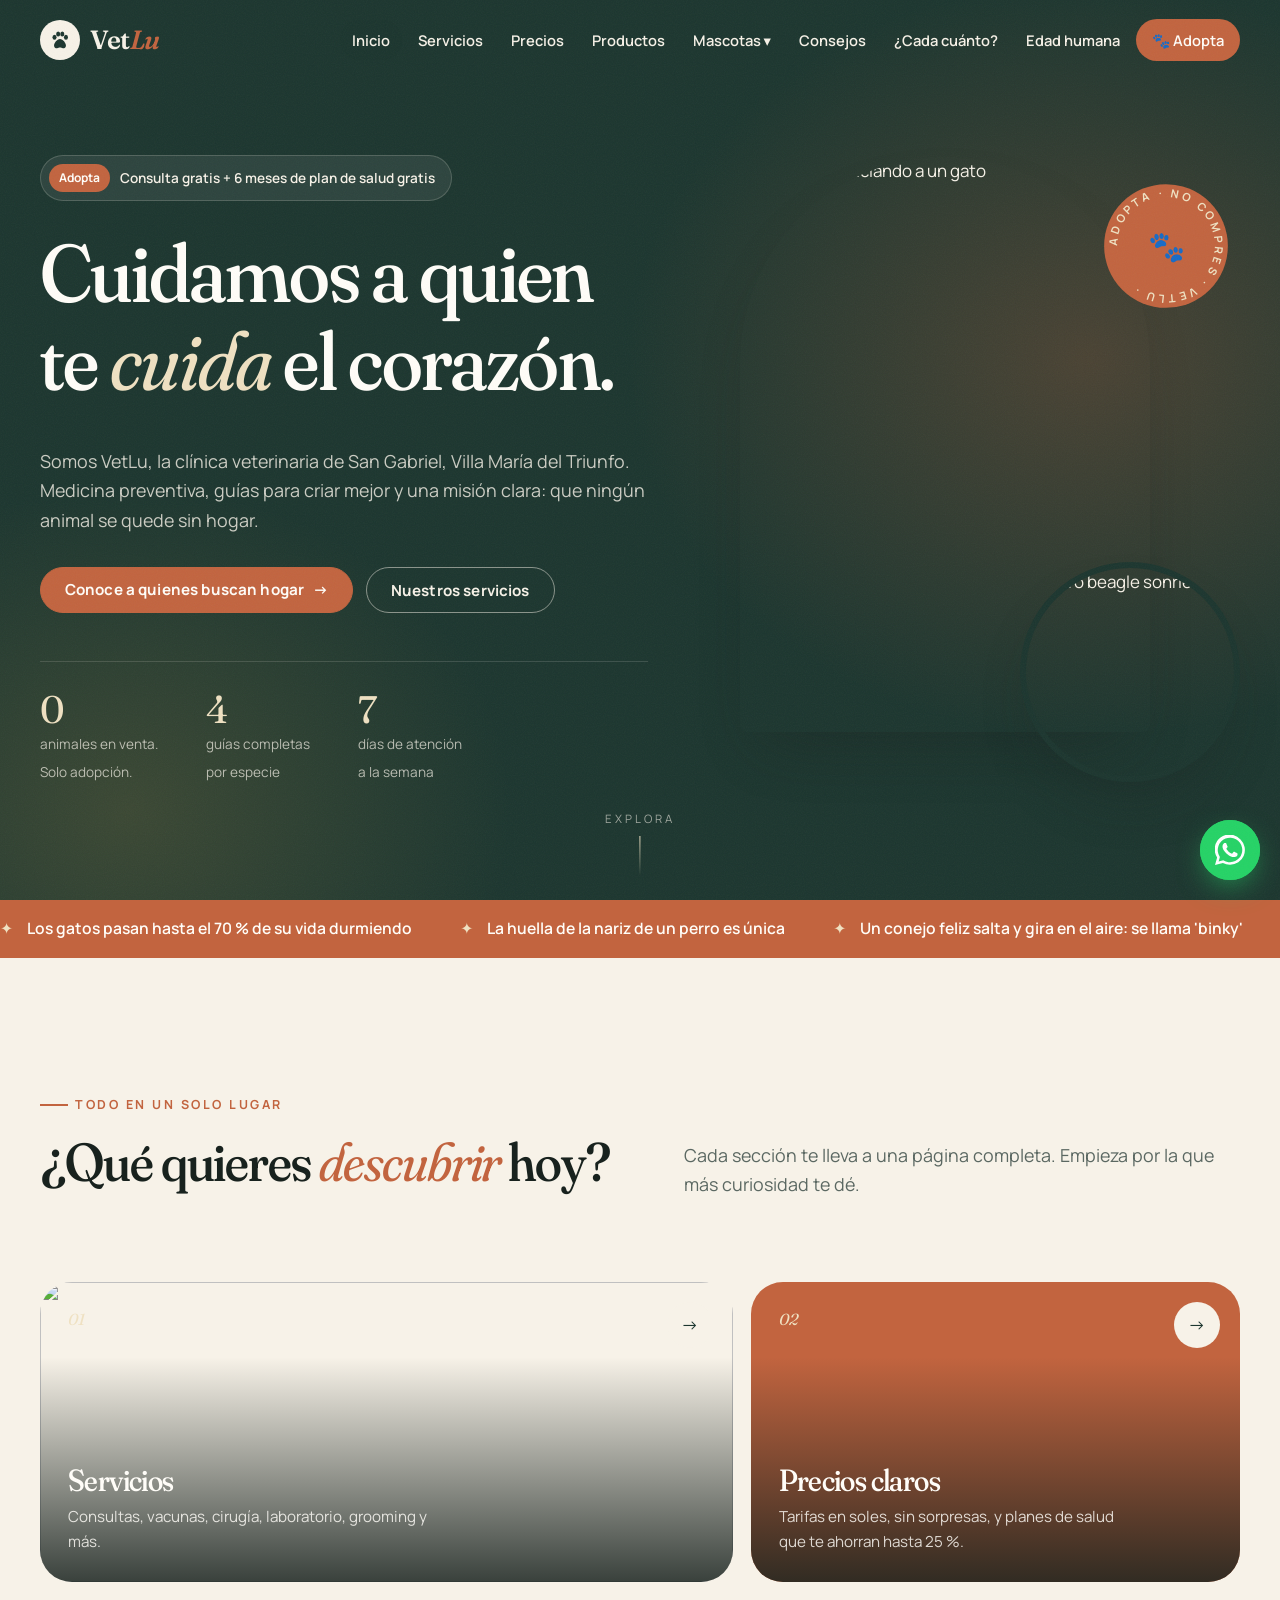
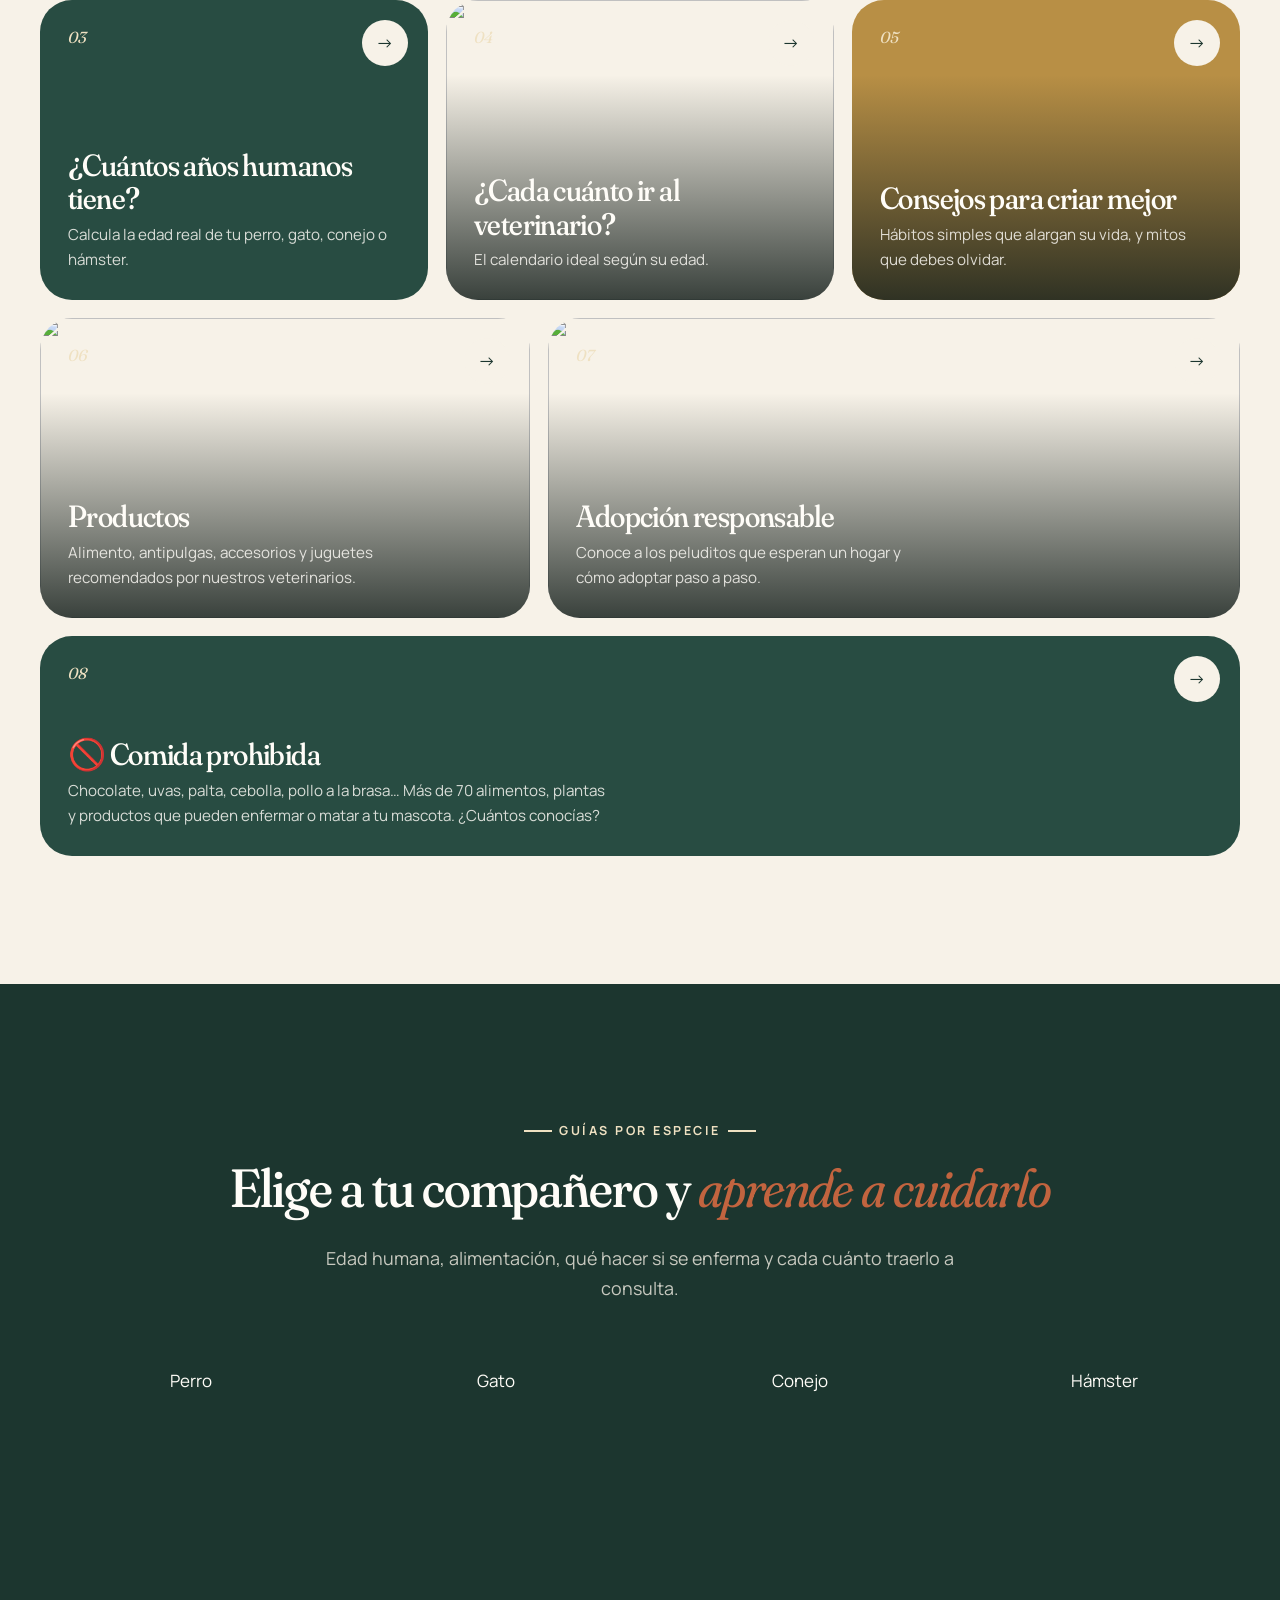
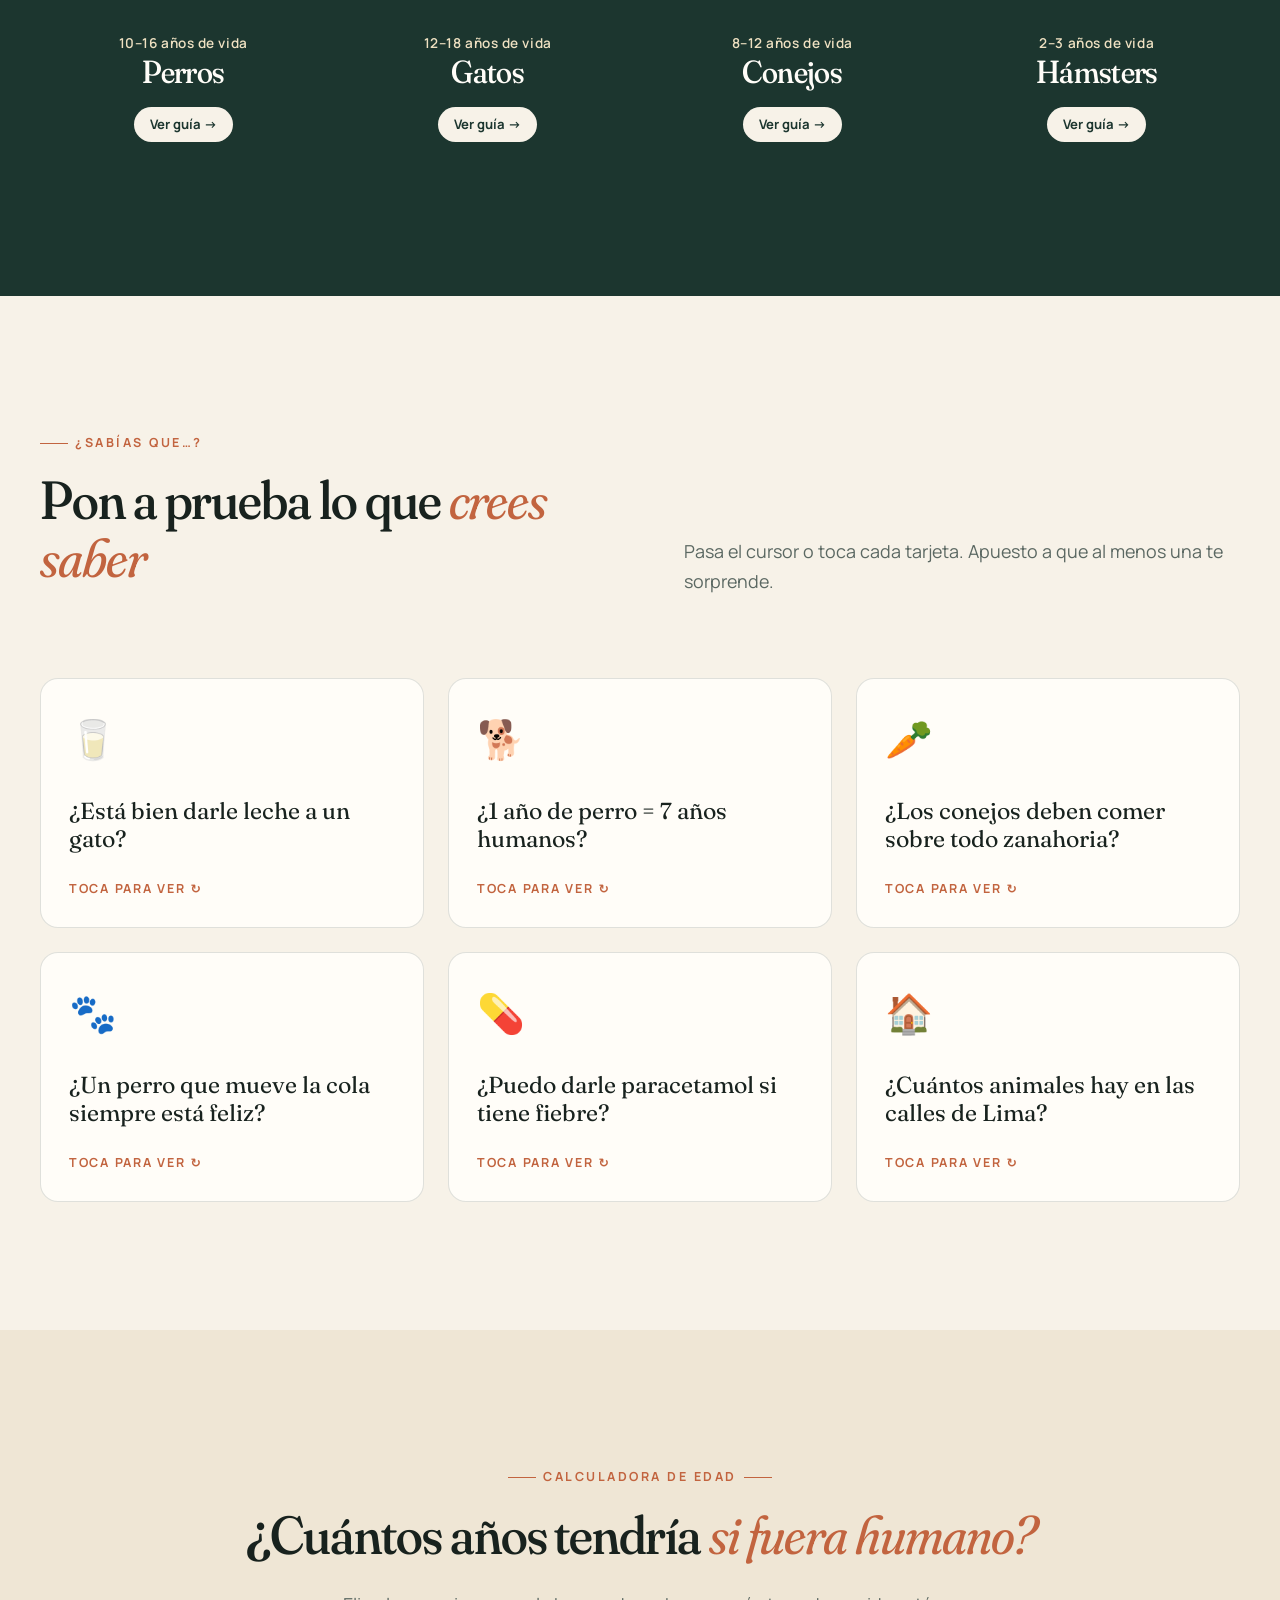
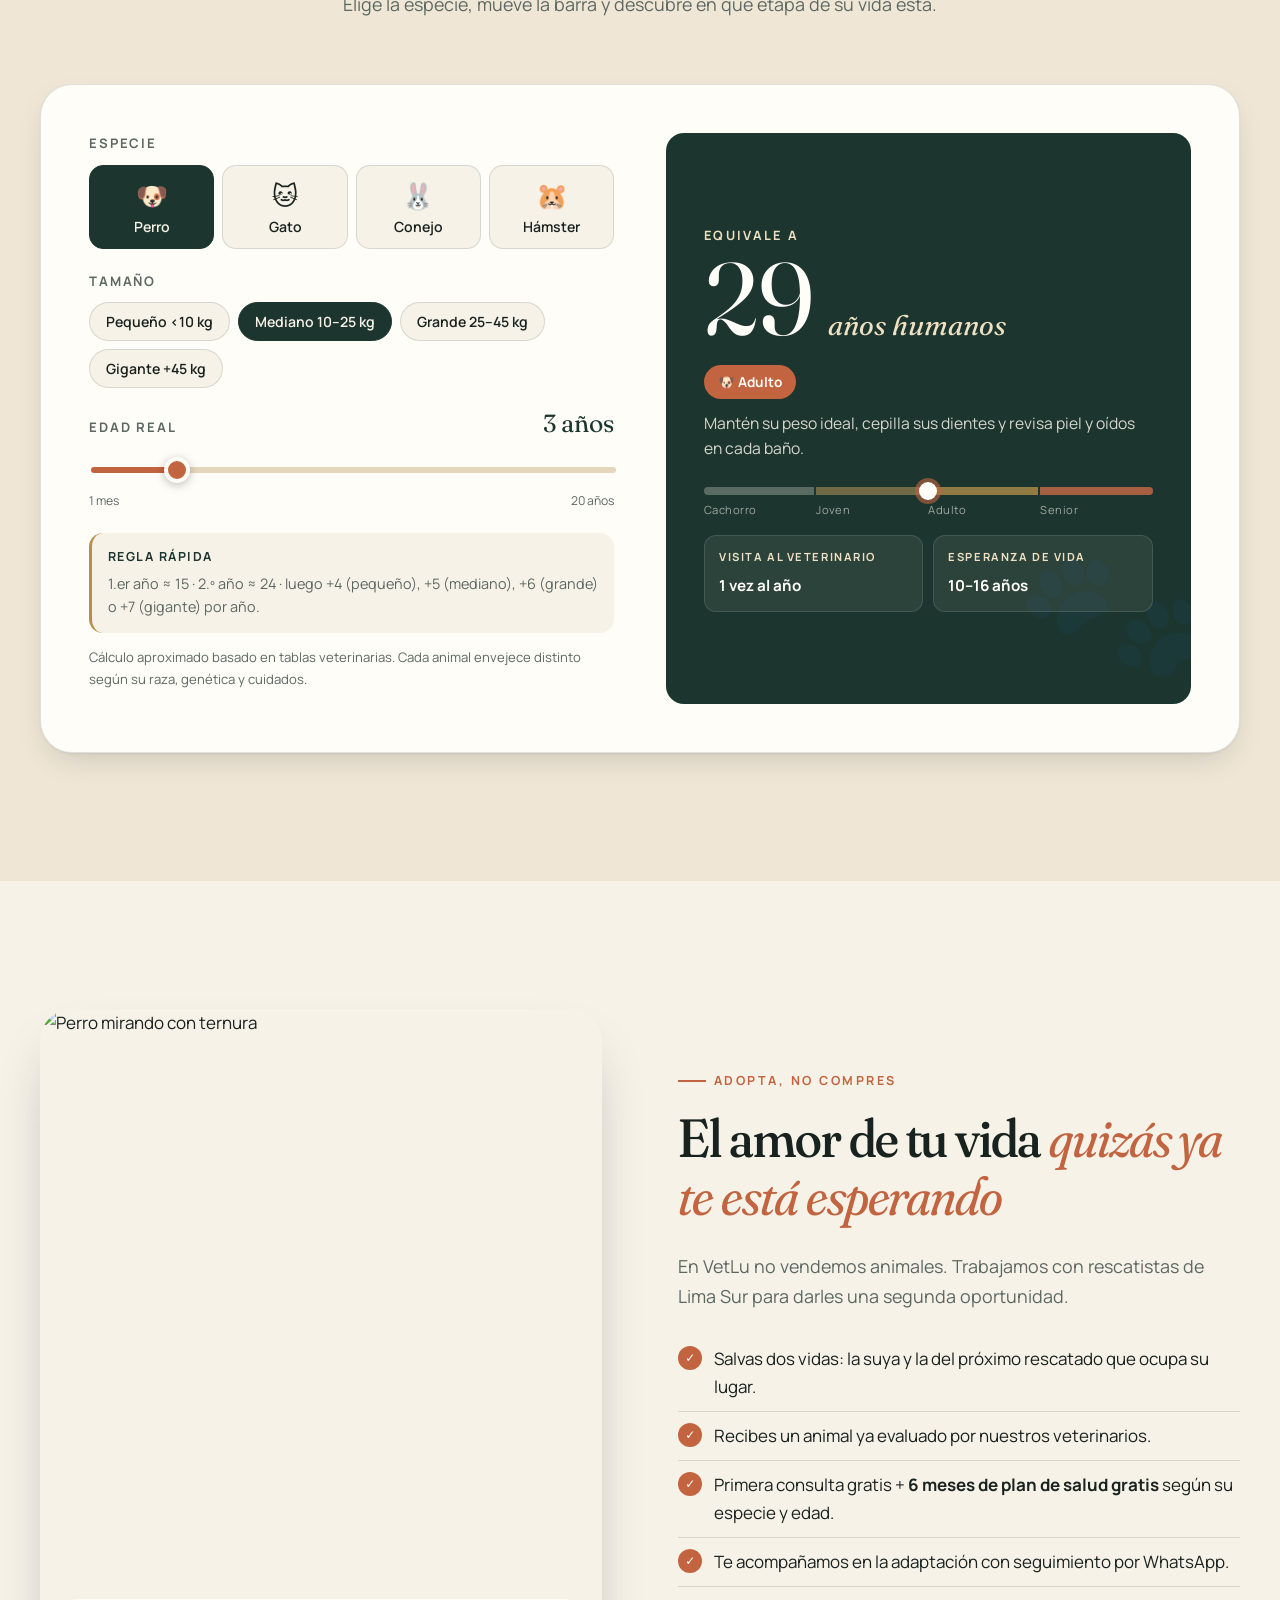
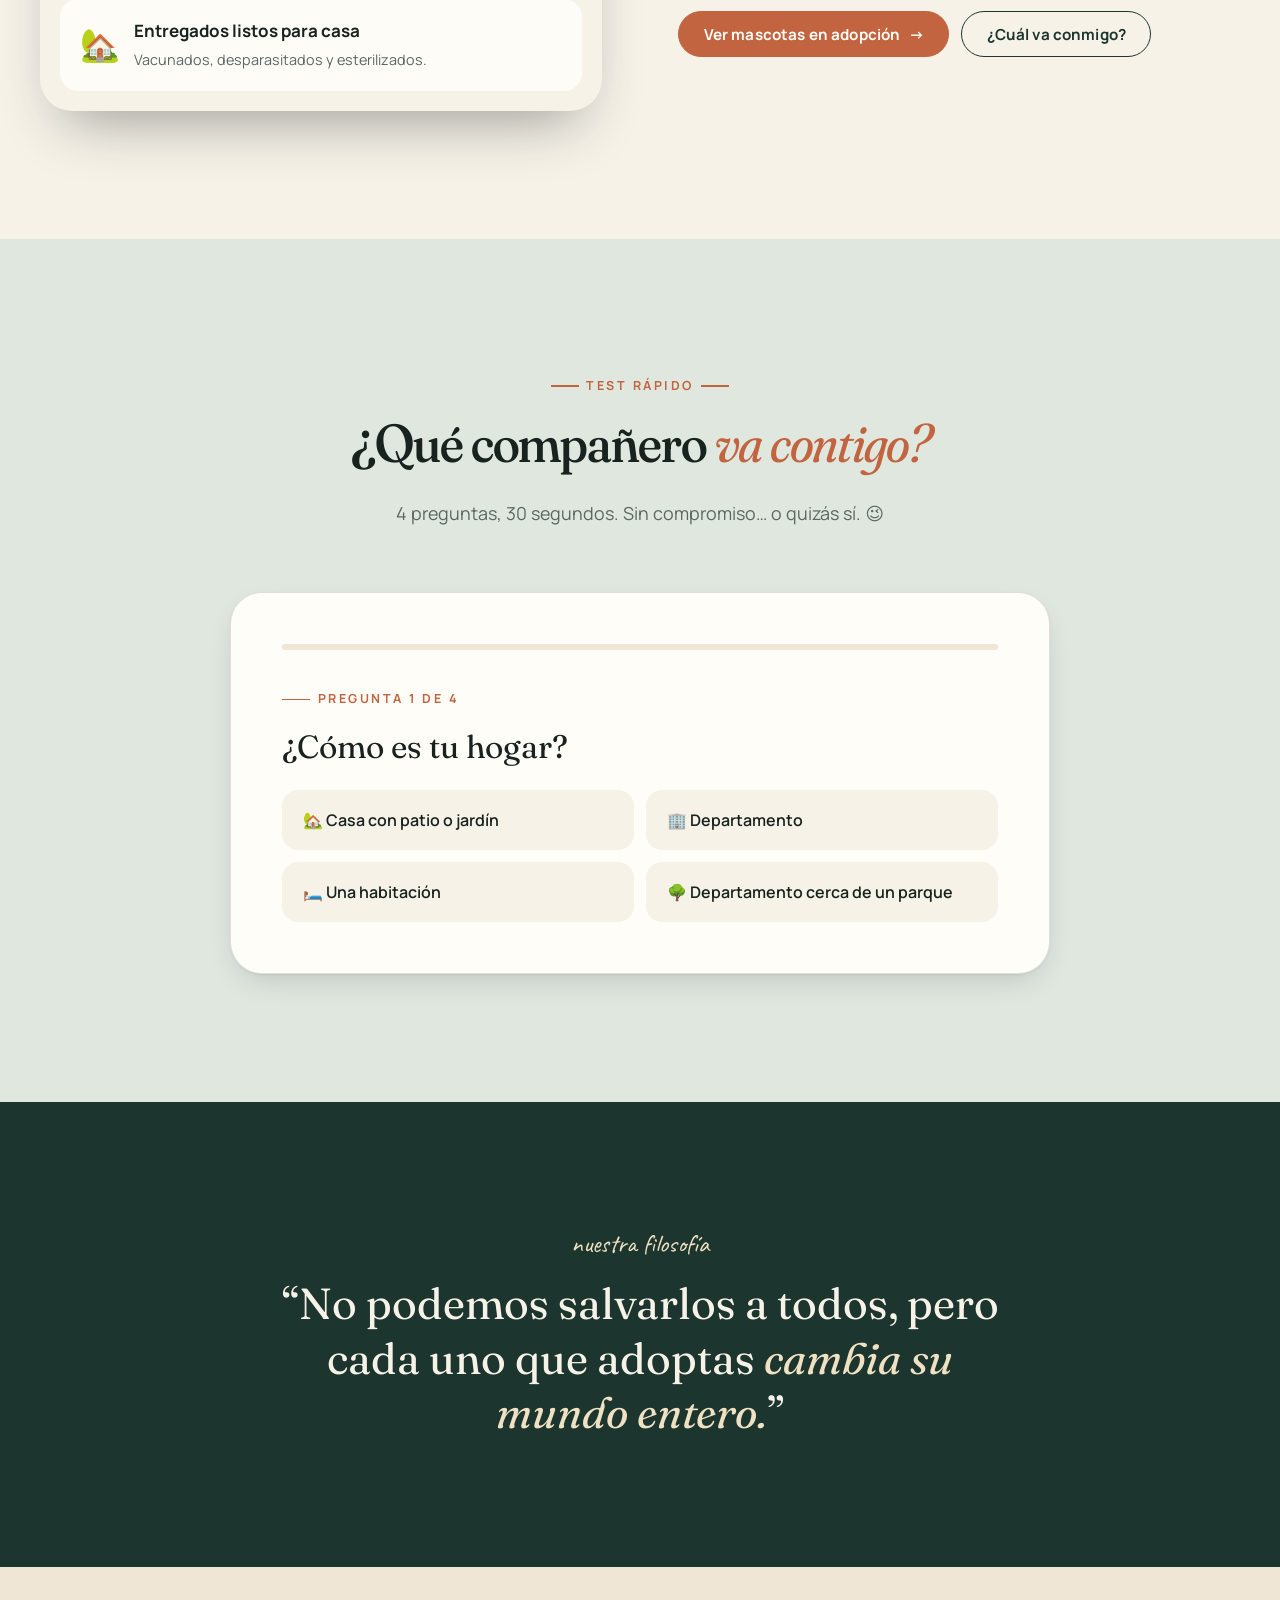
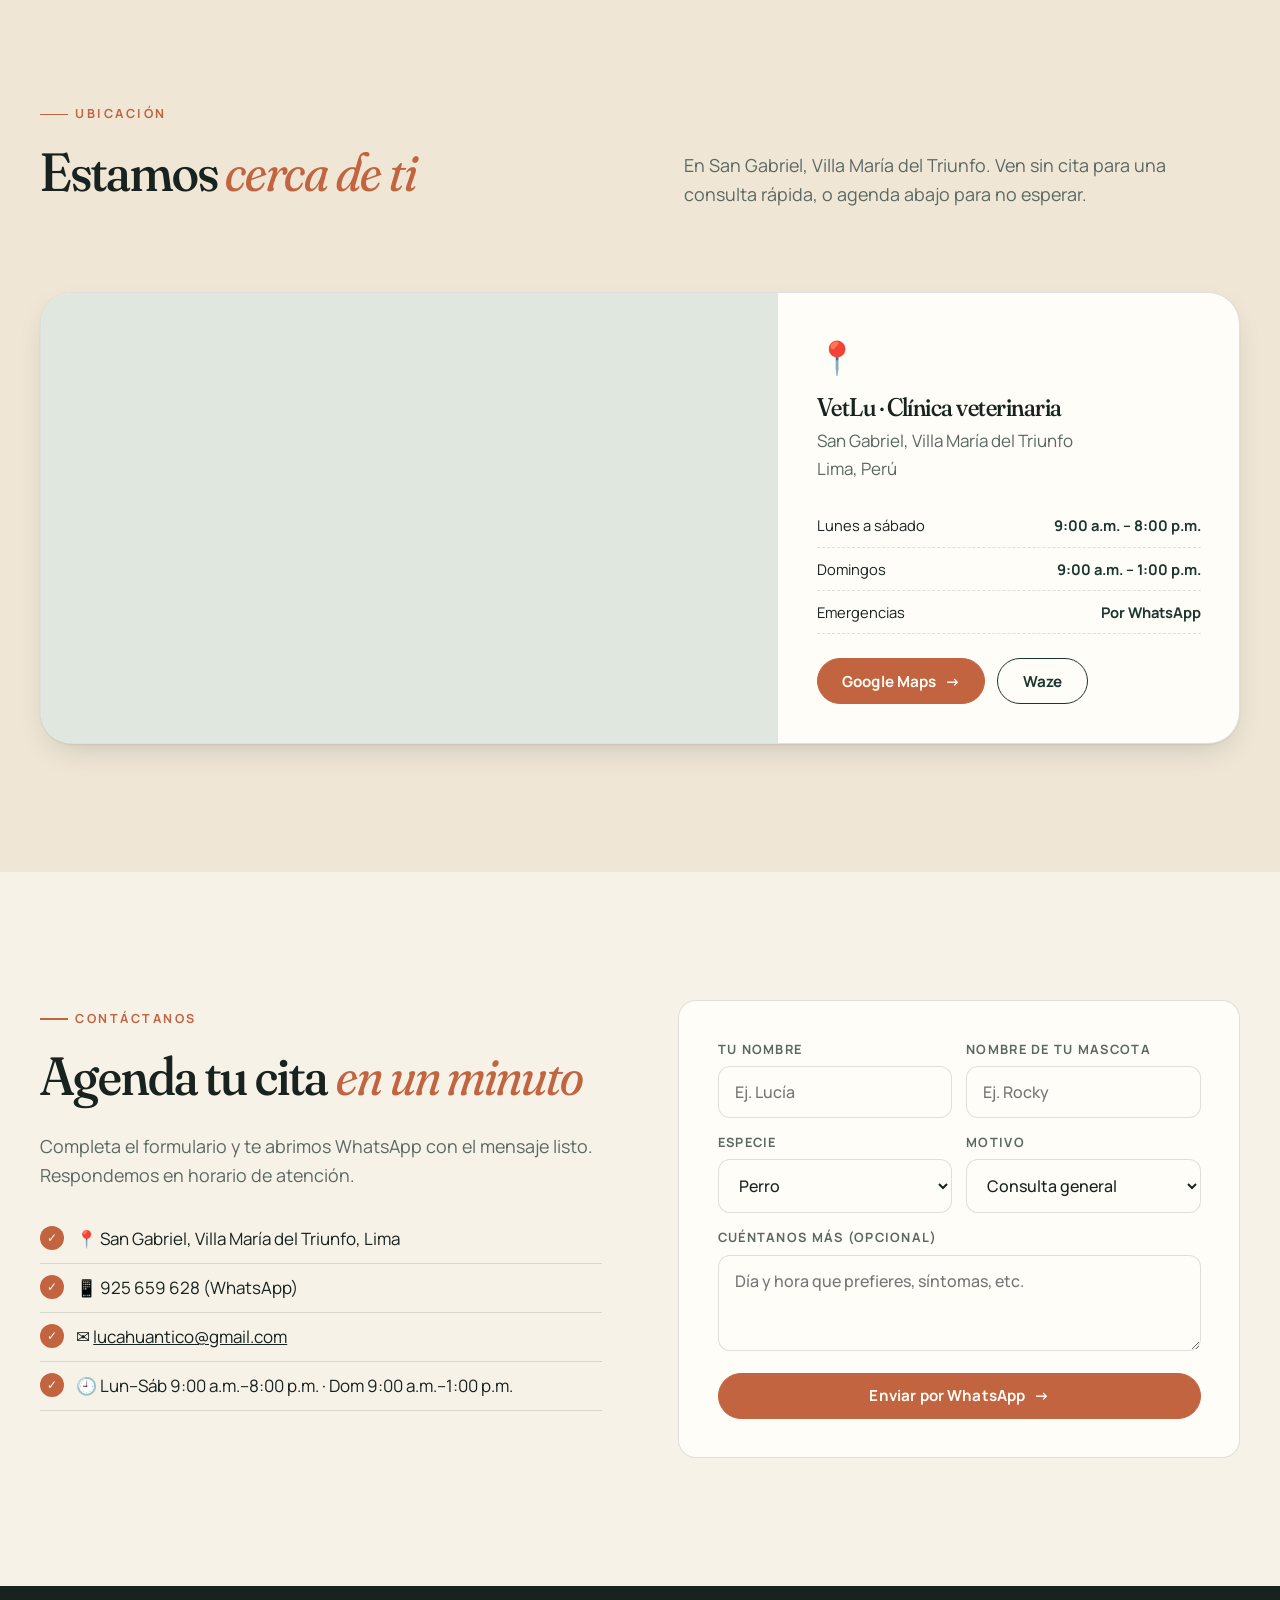
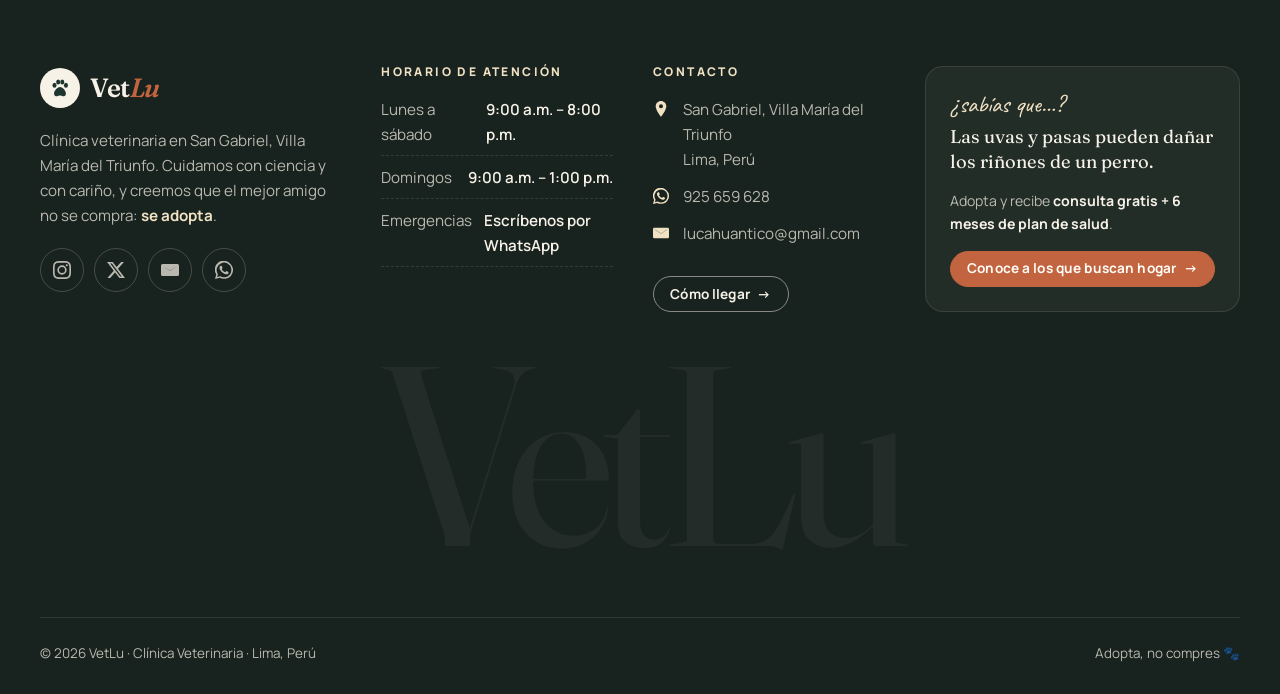
==== commit 9f05deef: "Precios accesibles, planes con forma de pago, beneficio de adopción, mapa, comida prohibida y calcul" ====
--- a/index.html
+++ b/index.html
@@ -22,7 +22,7 @@
   <section class="hero">
     <div class="container hero-grid">
       <div>
-        <span class="hero-badge fade-up" style="animation-delay:.1s"><b>Nuevo</b> Si adoptaste, tu primera consulta es gratis</span>
+        <span class="hero-badge fade-up" style="animation-delay:.1s"><b>Adopta</b> Consulta gratis + 6 meses de plan de salud gratis</span>
         <h1 class="fade-up" style="animation-delay:.25s">Cuidamos a quien te <em>cuida</em> el corazón.</h1>
         <p class="lead fade-up" style="animation-delay:.45s">Somos VetLu, la clínica veterinaria de San Gabriel, Villa María del Triunfo. Medicina preventiva, guías para criar mejor y una misión clara: que ningún animal se quede sin hogar.</p>
         <div class="btn-row fade-up" style="animation-delay:.6s">
@@ -97,6 +97,10 @@
           <span class="num">07</span><span class="go">→</span>
           <h3>Adopción responsable</h3><p>Conoce a los peluditos que esperan un hogar y cómo adoptar paso a paso.</p>
         </a>
+        <a href="comida-prohibida.html" class="tile tile--solid span-12 reveal" style="min-height:220px">
+          <span class="num">08</span><span class="go">→</span>
+          <h3>🚫 Comida prohibida</h3><p style="max-width:60ch">Chocolate, uvas, palta, cebolla, pollo a la brasa… Más de 70 alimentos, plantas y productos que pueden enfermar o matar a tu mascota. ¿Cuántos conocías?</p>
+        </a>
       </div>
     </div>
   </section>
@@ -200,7 +204,7 @@
         <ul class="checks">
           <li>Salvas dos vidas: la suya y la del próximo rescatado que ocupa su lugar.</li>
           <li>Recibes un animal ya evaluado por nuestros veterinarios.</li>
-          <li>Primera consulta gratis y 15 % de descuento en vacunas el primer año.</li>
+          <li>Primera consulta gratis + <b>6 meses de plan de salud gratis</b> según su especie y edad.</li>
           <li>Te acompañamos en la adaptación con seguimiento por WhatsApp.</li>
         </ul>
         <div class="btn-row">
@@ -228,6 +232,35 @@
     <div class="container">
       <p class="hand" style="color:var(--gold-soft);margin-bottom:18px">nuestra filosofía</p>
       <p class="quote reveal">“No podemos salvarlos a todos, pero cada uno que adoptas <em>cambia su mundo entero.</em>”</p>
+    </div>
+  </section>
+
+  <!-- ============ MAPA ============ -->
+  <section class="section section--sand" id="ubicacion">
+    <div class="container">
+      <div class="section-head section-head--split">
+        <div><p class="eyebrow">Ubicación</p><h2>Estamos <em>cerca de ti</em></h2></div>
+        <p class="lead">En San Gabriel, Villa María del Triunfo. Ven sin cita para una consulta rápida, o agenda abajo para no esperar.</p>
+      </div>
+      <div class="map-wrap reveal">
+        <div class="map">
+          <iframe title="Mapa de ubicación de VetLu en San Gabriel, Villa María del Triunfo" src="https://www.google.com/maps?q=San%20Gabriel%2C%20Villa%20Mar%C3%ADa%20del%20Triunfo%2C%20Lima%2C%20Per%C3%BA&z=15&output=embed" loading="lazy" referrerpolicy="no-referrer-when-downgrade" allowfullscreen></iframe>
+        </div>
+        <aside class="map-info">
+          <span class="pin">📍</span>
+          <h3>VetLu · Clínica veterinaria</h3>
+          <p>San Gabriel, Villa María del Triunfo<br>Lima, Perú</p>
+          <ul class="hours-mini">
+            <li><span>Lunes a sábado</span><b>9:00 a.m. – 8:00 p.m.</b></li>
+            <li><span>Domingos</span><b>9:00 a.m. – 1:00 p.m.</b></li>
+            <li><span>Emergencias</span><b>Por WhatsApp</b></li>
+          </ul>
+          <div class="btn-row">
+            <a class="btn btn--terra" href="https://www.google.com/maps/search/?api=1&query=San+Gabriel+Villa+Maria+del+Triunfo+Lima" target="_blank" rel="noopener">Google Maps <span class="arrow">→</span></a>
+            <a class="btn btn--ghost" href="https://waze.com/ul?q=San%20Gabriel%20Villa%20Maria%20del%20Triunfo%20Lima" target="_blank" rel="noopener">Waze</a>
+          </div>
+        </aside>
+      </div>
     </div>
   </section>
 
--- a/assets/css/styles.css
+++ b/assets/css/styles.css
@@ -394,8 +394,13 @@
 .species button[aria-pressed="true"], .chips button[aria-pressed="true"] { background: var(--forest); color: var(--cream); border-color: var(--forest); }
 .chips { display: flex; flex-wrap: wrap; gap: 8px; }
 .chips button { flex-direction: row; padding: 9px 16px; border-radius: 999px; }
-.range-row { display: flex; align-items: center; gap: 16px; }
-.range-row output { font-family: var(--f-display); font-size: 1.6rem; min-width: 110px; text-align: right; }
+.age-head { display: flex; justify-content: space-between; align-items: baseline; gap: 12px; flex-wrap: wrap; margin-bottom: 14px; }
+.age-head label { font-weight: 700; font-size: .82rem; letter-spacing: .14em; text-transform: uppercase; color: var(--muted); }
+.age-head output { font-family: var(--f-display); font-size: 1.55rem; color: var(--forest); white-space: nowrap; line-height: 1.1; }
+.range-ends { display: flex; justify-content: space-between; font-size: .76rem; color: var(--muted); margin-top: 10px; }
+.rule { display: grid; gap: 4px; background: var(--cream); border-radius: 14px; padding: 14px 16px; font-size: .9rem; color: var(--muted); border-left: 3px solid var(--gold); }
+.rule b { color: var(--forest); font-size: .78rem; letter-spacing: .12em; text-transform: uppercase; }
+.calc-in { display: flex; flex-direction: column; }
 input[type="range"] { -webkit-appearance: none; appearance: none; width: 100%; height: 6px; border-radius: 6px; background: var(--sand); outline: none; }
 input[type="range"]::-webkit-slider-thumb { -webkit-appearance: none; width: 26px; height: 26px; border-radius: 50%; background: var(--terra); border: 4px solid var(--white); box-shadow: 0 2px 10px rgba(0, 0, 0, .25); cursor: grab; }
 input[type="range"]::-moz-range-thumb { width: 22px; height: 22px; border-radius: 50%; background: var(--terra); border: 4px solid var(--white); cursor: grab; }
@@ -405,10 +410,28 @@
 }
 .result::after { content: "🐾"; position: absolute; right: -10px; bottom: -24px; font-size: 9rem; opacity: .07; transform: rotate(-18deg); }
 .result .label { font-size: .8rem; letter-spacing: .18em; text-transform: uppercase; color: var(--gold-soft); font-weight: 700; }
-.result .years { font-family: var(--f-display); font-size: clamp(4rem, 9vw, 7rem); line-height: .95; color: var(--white); font-weight: 400; }
-.result .years small { font-size: .3em; color: var(--gold-soft); font-style: italic; }
-.result .stage { display: inline-block; margin: 14px 0; padding: 6px 14px; border-radius: 999px; background: var(--terra); color: var(--white); font-weight: 700; font-size: .85rem; align-self: flex-start; }
-.result p { color: rgba(247, 242, 232, .82); font-size: .95rem; margin: 0; }
+.result .years { display: flex; align-items: baseline; flex-wrap: wrap; gap: 4px 14px; margin-top: 6px; }
+.result .years .n { font-family: var(--f-display); font-size: clamp(4rem, 8vw, 6.4rem); line-height: .9; color: var(--white); font-weight: 400; }
+.result .years small { font-family: var(--f-display); font-size: clamp(1.3rem, 2.2vw, 1.8rem); color: var(--gold-soft); font-style: italic; white-space: nowrap; }
+.result .stage { display: inline-block; margin: 16px 0 12px; padding: 6px 14px; border-radius: 999px; background: var(--terra); color: var(--white); font-weight: 700; font-size: .85rem; align-self: flex-start; }
+.result .rtip { color: rgba(247, 242, 232, .85); font-size: .98rem; line-height: 1.6; margin: 0; max-width: 46ch; }
+.lifebar { position: relative; margin: 26px 0 8px; padding-bottom: 22px; }
+.lb-track { display: flex; height: 8px; border-radius: 8px; overflow: hidden; background: rgba(247, 242, 232, .12); }
+.lb-track span { position: relative; height: 100%; background: rgba(247, 242, 232, .18); border-right: 2px solid var(--forest); }
+.lb-track span:nth-child(2) { background: rgba(184, 143, 69, .45); }
+.lb-track span:nth-child(3) { background: rgba(184, 143, 69, .7); }
+.lb-track span:nth-child(4) { background: rgba(194, 100, 63, .8); }
+.lb-track span:last-child { border-right: 0; }
+.lb-track { overflow: visible; }
+.lb-track span:first-child { border-radius: 8px 0 0 8px; }
+.lb-track span:last-child { border-radius: 0 8px 8px 0; }
+.lb-track i { position: absolute; top: 14px; left: 0; font-style: normal; font-size: .7rem; color: rgba(247, 242, 232, .6); white-space: nowrap; letter-spacing: .04em; }
+.lb-dot { position: absolute; top: -5px; width: 18px; height: 18px; margin-left: -9px; border-radius: 50%; background: var(--white); box-shadow: 0 0 0 4px rgba(194, 100, 63, .6); transition: left .25s var(--ease); }
+.rstats { display: grid; grid-template-columns: 1fr 1fr; gap: 10px; margin-top: 10px; position: relative; z-index: 1; }
+.rstats div { background: rgba(247, 242, 232, .07); border: 1px solid rgba(247, 242, 232, .12); border-radius: 12px; padding: 12px 14px; }
+.rstats b { display: block; font-size: .7rem; letter-spacing: .14em; text-transform: uppercase; color: var(--gold-soft); margin-bottom: 4px; }
+.rstats span { font-weight: 700; color: var(--white); font-size: .95rem; }
+@media (max-width: 420px) { .rstats { grid-template-columns: 1fr; } .lb-track i { font-size: .62rem; } }
 .note { font-size: .82rem; color: var(--muted); margin-top: 14px; }
 .age-table { width: 100%; border-collapse: collapse; font-size: .95rem; }
 .age-table th, .age-table td { padding: 12px 14px; text-align: left; border-bottom: 1px solid var(--line); }
@@ -450,7 +473,8 @@
 .intro-bg { position: absolute; inset: 0; z-index: -2; }
 .intro-bg img { width: 100%; height: 100%; object-fit: cover; transform: scale(1.12); animation: introZoom 2.6s var(--ease) forwards; }
 @keyframes introZoom { to { transform: scale(1); } }
-.intro::before { content: ""; position: absolute; inset: 0; z-index: -1; background: linear-gradient(180deg, rgba(24, 34, 30, .35) 0%, rgba(24, 34, 30, .1) 35%, rgba(24, 34, 30, .9) 100%); }
+.intro::before { content: ""; position: absolute; inset: 0; z-index: -1; background: linear-gradient(90deg, rgba(24, 34, 30, .78) 0%, rgba(24, 34, 30, .35) 55%, rgba(24, 34, 30, 0) 80%), linear-gradient(180deg, rgba(24, 34, 30, .4) 0%, rgba(24, 34, 30, .05) 35%, rgba(24, 34, 30, .85) 100%); }
+@media (max-width: 700px) { .intro::before { background: linear-gradient(180deg, rgba(24, 34, 30, .45) 0%, rgba(24, 34, 30, .55) 40%, rgba(24, 34, 30, .92) 100%); } }
 .intro .back { margin-bottom: 0; position: absolute; top: 100px; }
 .intro h1 { font-size: clamp(4rem, 13vw, 11rem); color: var(--white); margin-bottom: .1em; line-height: .9; }
 .intro h1 .char { display: inline-block; opacity: 0; transform: translateY(60%); animation: rise .9s var(--ease) forwards; }
@@ -732,3 +756,81 @@
 
 /* Anclas: compensar el encabezado fijo */
 section[id], [data-filter-group] { scroll-margin-top: 130px; }
+
+/* Planes: 4 columnas, para quién es y forma de pago */
+.plans--4 { grid-template-columns: repeat(4, 1fr); gap: 18px; }
+@media (max-width: 1150px) { .plans--4 { grid-template-columns: repeat(2, 1fr); } .plans--4 .plan.featured { transform: none; } }
+@media (max-width: 640px) { .plans--4 { grid-template-columns: 1fr; } }
+.plan { padding: 34px 26px; }
+.plan .plan-for { font-size: .8rem; font-weight: 700; color: var(--terra); margin-bottom: 8px; display: block; }
+.plan.featured .plan-for { color: var(--gold-soft); }
+.plan .pay { font-size: .86rem; color: var(--muted); margin: 6px 0 0; line-height: 1.5; padding-bottom: 14px; border-bottom: 1px dashed var(--line); }
+.plan .pay b { color: var(--forest); }
+.plan.featured .pay { color: rgba(247, 242, 232, .75); border-color: rgba(247, 242, 232, .2); }
+.plan.featured .pay b { color: var(--white); }
+.plan ul { margin: 18px 0 26px; }
+.plan li { font-size: .9rem; padding: 6px 0 6px 28px; }
+.plan li::before { top: 7px; }
+.pay-info { display: grid; grid-template-columns: repeat(3, 1fr); gap: 16px; margin-top: 40px; }
+@media (max-width: 820px) { .pay-info { grid-template-columns: 1fr; } }
+.pay-info > div { background: var(--white); border-radius: var(--r); padding: 22px; border: 1px solid var(--line); }
+.pay-info .em { font-size: 1.6rem; display: block; margin-bottom: 8px; }
+.pay-info b { font-family: var(--f-display); font-size: 1.2rem; font-weight: 500; }
+.pay-info p { color: var(--muted); font-size: .92rem; margin: 6px 0 0; }
+.pay-info p b { font-family: var(--f-body); font-size: inherit; font-weight: 700; color: var(--forest); }
+
+/* Pie de página: contacto con íconos y tarjeta de adopción */
+.contact-list li { display: grid; grid-template-columns: 20px 1fr; gap: 10px; align-items: start; margin-bottom: 12px; }
+.contact-list svg { width: 16px; height: 16px; fill: var(--gold-soft); margin-top: 4px; }
+.foot-card { background: rgba(247, 242, 232, .05); border: 1px solid rgba(247, 242, 232, .1); border-radius: var(--r); padding: 24px; }
+.foot-card .hand { color: var(--gold-soft); font-size: 1.5rem; }
+.foot-card .fact { font-family: var(--f-display); font-size: 1.15rem; color: var(--cream); line-height: 1.35; margin: 6px 0 14px; }
+.foot-card .foot-cta { font-size: .88rem; margin-bottom: 16px; }
+.foot-card .foot-cta b { color: var(--cream); }
+.footer-grid { grid-template-columns: 1.3fr 1fr 1fr 1.3fr; }
+@media (max-width: 1000px) { .footer-grid { grid-template-columns: 1fr 1fr; } }
+@media (max-width: 560px) { .footer-grid { grid-template-columns: 1fr; } }
+
+/* Mapa de ubicación */
+.map-wrap { display: grid; grid-template-columns: 1.6fr 1fr; border-radius: var(--r-lg); overflow: hidden; box-shadow: var(--shadow); background: var(--white); border: 1px solid var(--line); }
+@media (max-width: 860px) { .map-wrap { grid-template-columns: 1fr; } }
+.map { min-height: 420px; position: relative; background: var(--sage-soft); }
+.map iframe { position: absolute; inset: 0; width: 100%; height: 100%; border: 0; filter: saturate(.85); }
+@media (max-width: 860px) { .map { min-height: 320px; } }
+.map-info { padding: clamp(24px, 3vw, 40px); display: flex; flex-direction: column; justify-content: center; }
+.map-info .pin { font-size: 2rem; }
+.map-info h3 { margin: 10px 0 6px; }
+.map-info p { color: var(--muted); }
+.hours-mini { list-style: none; padding: 0; margin: 4px 0 24px; }
+.hours-mini li { display: flex; justify-content: space-between; gap: 12px; padding: 9px 0; border-bottom: 1px dashed var(--line); font-size: .92rem; }
+.hours-mini b { color: var(--forest); }
+
+/* Comida prohibida */
+.tox-tools { display: grid; grid-template-columns: 1fr 1fr; gap: 22px 32px; background: var(--white); border: 1px solid var(--line); border-radius: var(--r-lg); padding: clamp(20px, 3vw, 32px); margin-bottom: 40px; box-shadow: var(--shadow); align-items: end; }
+@media (max-width: 860px) { .tox-tools { grid-template-columns: 1fr; } }
+.tox-search { width: 100%; padding: 14px 18px; border-radius: 999px; border: 1.5px solid var(--line); background: var(--cream); font: 500 1rem var(--f-body); color: var(--ink); }
+.tox-search:focus { outline: none; border-color: var(--forest); box-shadow: 0 0 0 4px rgba(28, 54, 47, .1); }
+.tox-count { margin: 0; color: var(--muted); font-size: .95rem; }
+.tox-count b { font-family: var(--f-display); font-size: 1.8rem; color: var(--terra); font-weight: 500; margin-right: 4px; }
+.tox-cat { margin-bottom: 48px; }
+.tox-cat h3 { display: flex; align-items: center; gap: 12px; padding-bottom: 14px; border-bottom: 2px solid var(--forest); margin-bottom: 22px; }
+.tox-cat h3 small { font-family: var(--f-body); font-size: .8rem; font-weight: 800; background: var(--forest); color: var(--cream); border-radius: 999px; padding: 3px 10px; }
+.tox-grid { display: grid; grid-template-columns: repeat(3, 1fr); gap: 16px; }
+@media (max-width: 980px) { .tox-grid { grid-template-columns: repeat(2, 1fr); } }
+@media (max-width: 600px) { .tox-grid { grid-template-columns: 1fr; } }
+.tox { background: var(--white); border-radius: var(--r); padding: 20px; border: 1px solid var(--line); border-top: 4px solid var(--sage); display: flex; flex-direction: column; }
+.tox.mortal { border-top-color: #8f2d1c; }
+.tox.grave { border-top-color: var(--terra); }
+.tox.cuidado { border-top-color: var(--gold); }
+.tox-top { display: flex; justify-content: space-between; align-items: center; margin-bottom: 10px; }
+.tox-em { font-size: 1.9rem; }
+.tox-lvl { font-size: .7rem; font-weight: 800; letter-spacing: .1em; text-transform: uppercase; padding: 5px 10px; border-radius: 999px; }
+.tox.mortal .tox-lvl { background: #8f2d1c; color: #fff; }
+.tox.grave .tox-lvl { background: var(--terra-soft); color: #8f3d22; }
+.tox.cuidado .tox-lvl { background: var(--gold-soft); color: #6d521f; }
+.tox h4 { font-family: var(--f-display); font-weight: 500; font-size: 1.2rem; margin: 0 0 6px; }
+.tox p { font-size: .9rem; color: var(--muted); margin: 0 0 10px; }
+.tox p.ej { font-size: .82rem; color: var(--forest-3); font-weight: 600; font-style: italic; }
+.tox-sp { display: flex; flex-wrap: wrap; gap: 6px; margin-top: auto; padding-top: 8px; }
+.tox-sp span { font-size: .72rem; font-weight: 700; background: var(--cream); color: var(--forest); padding: 4px 9px; border-radius: 999px; }
+.tox-empty { text-align: center; color: var(--muted); padding: 40px 0; }
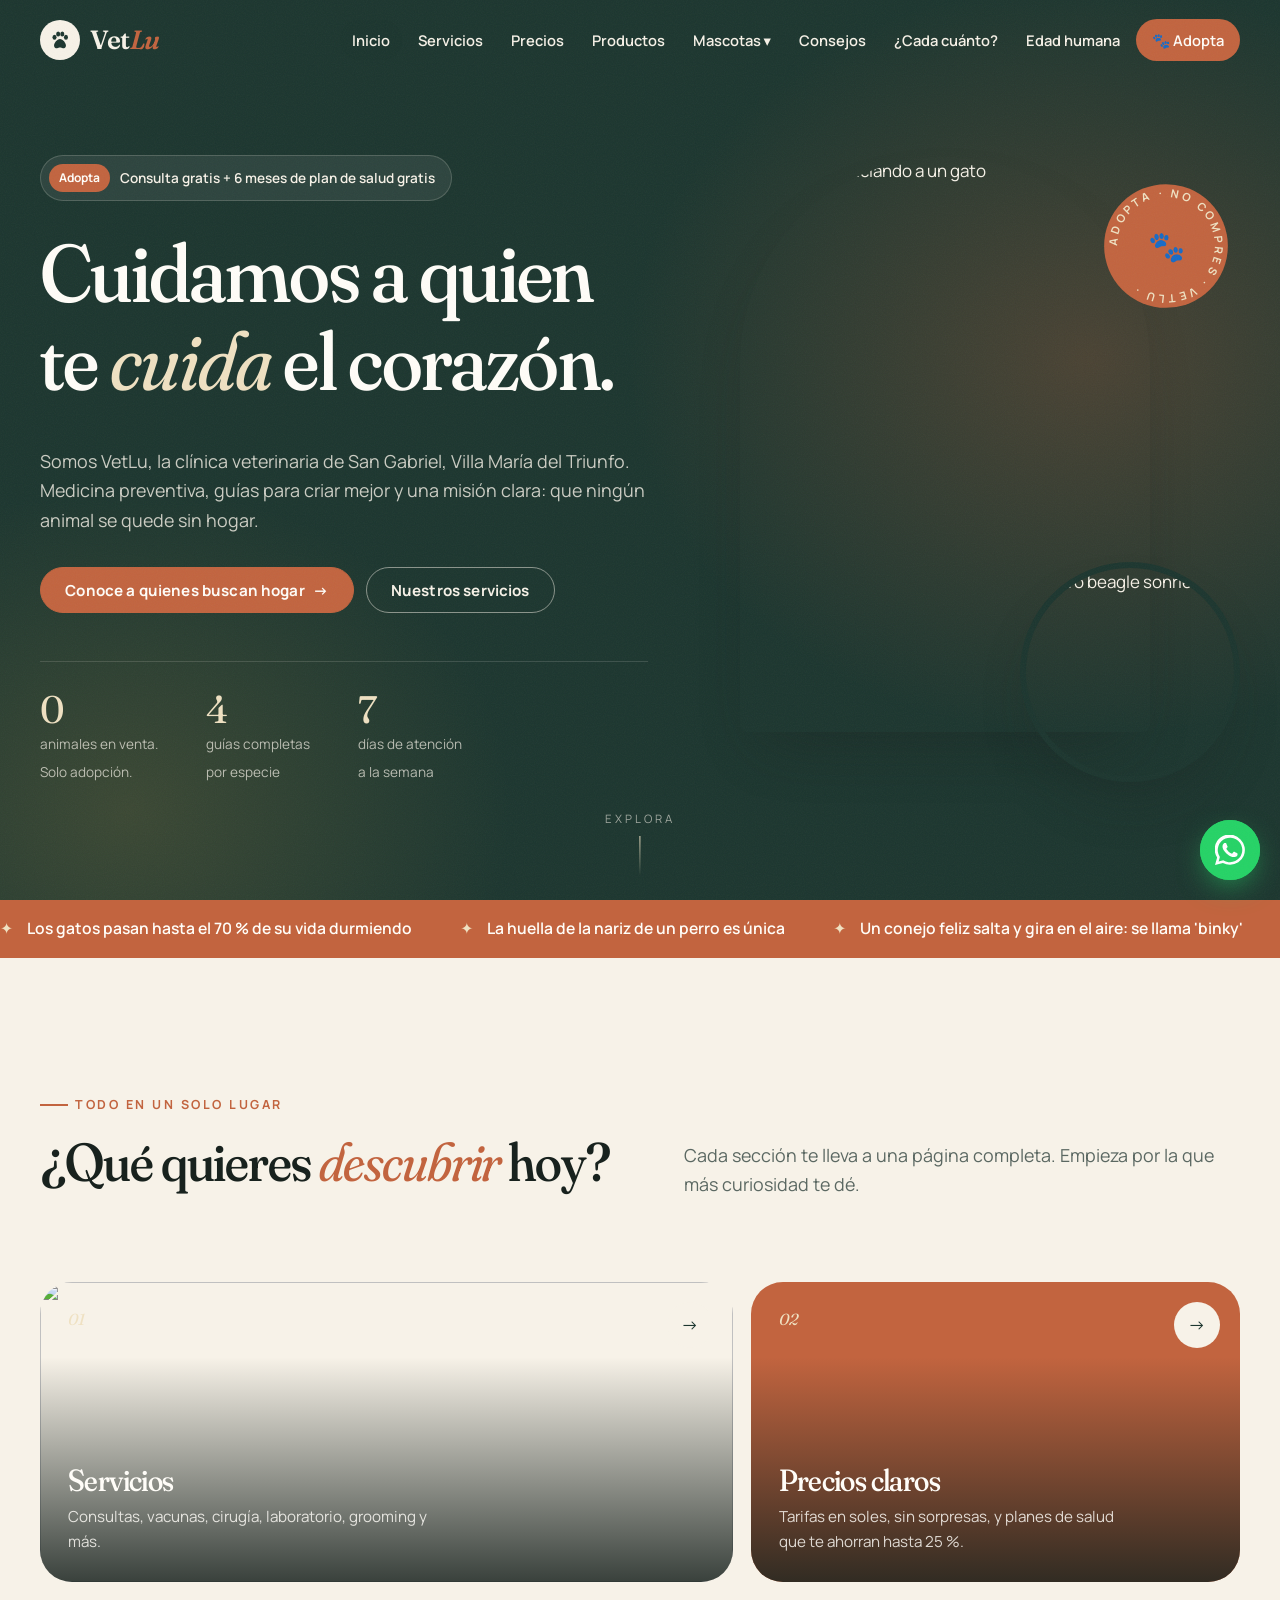
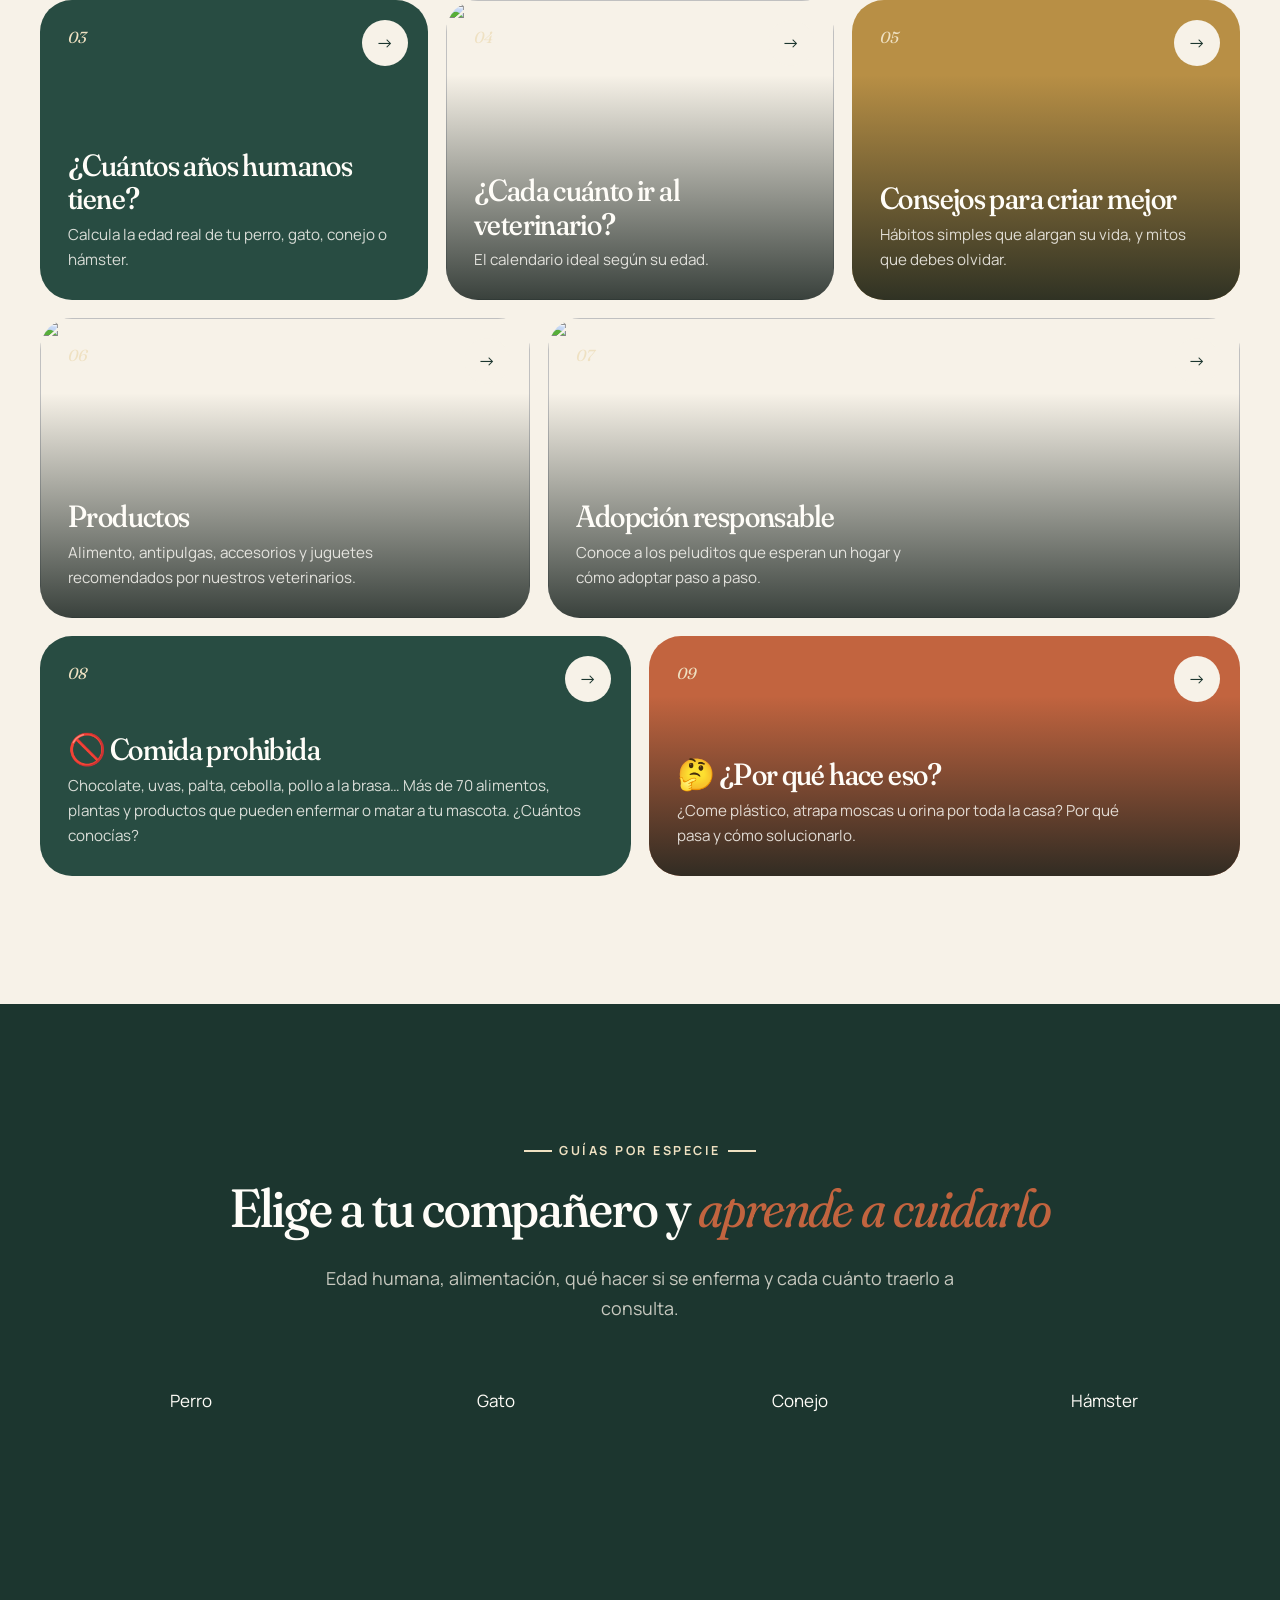
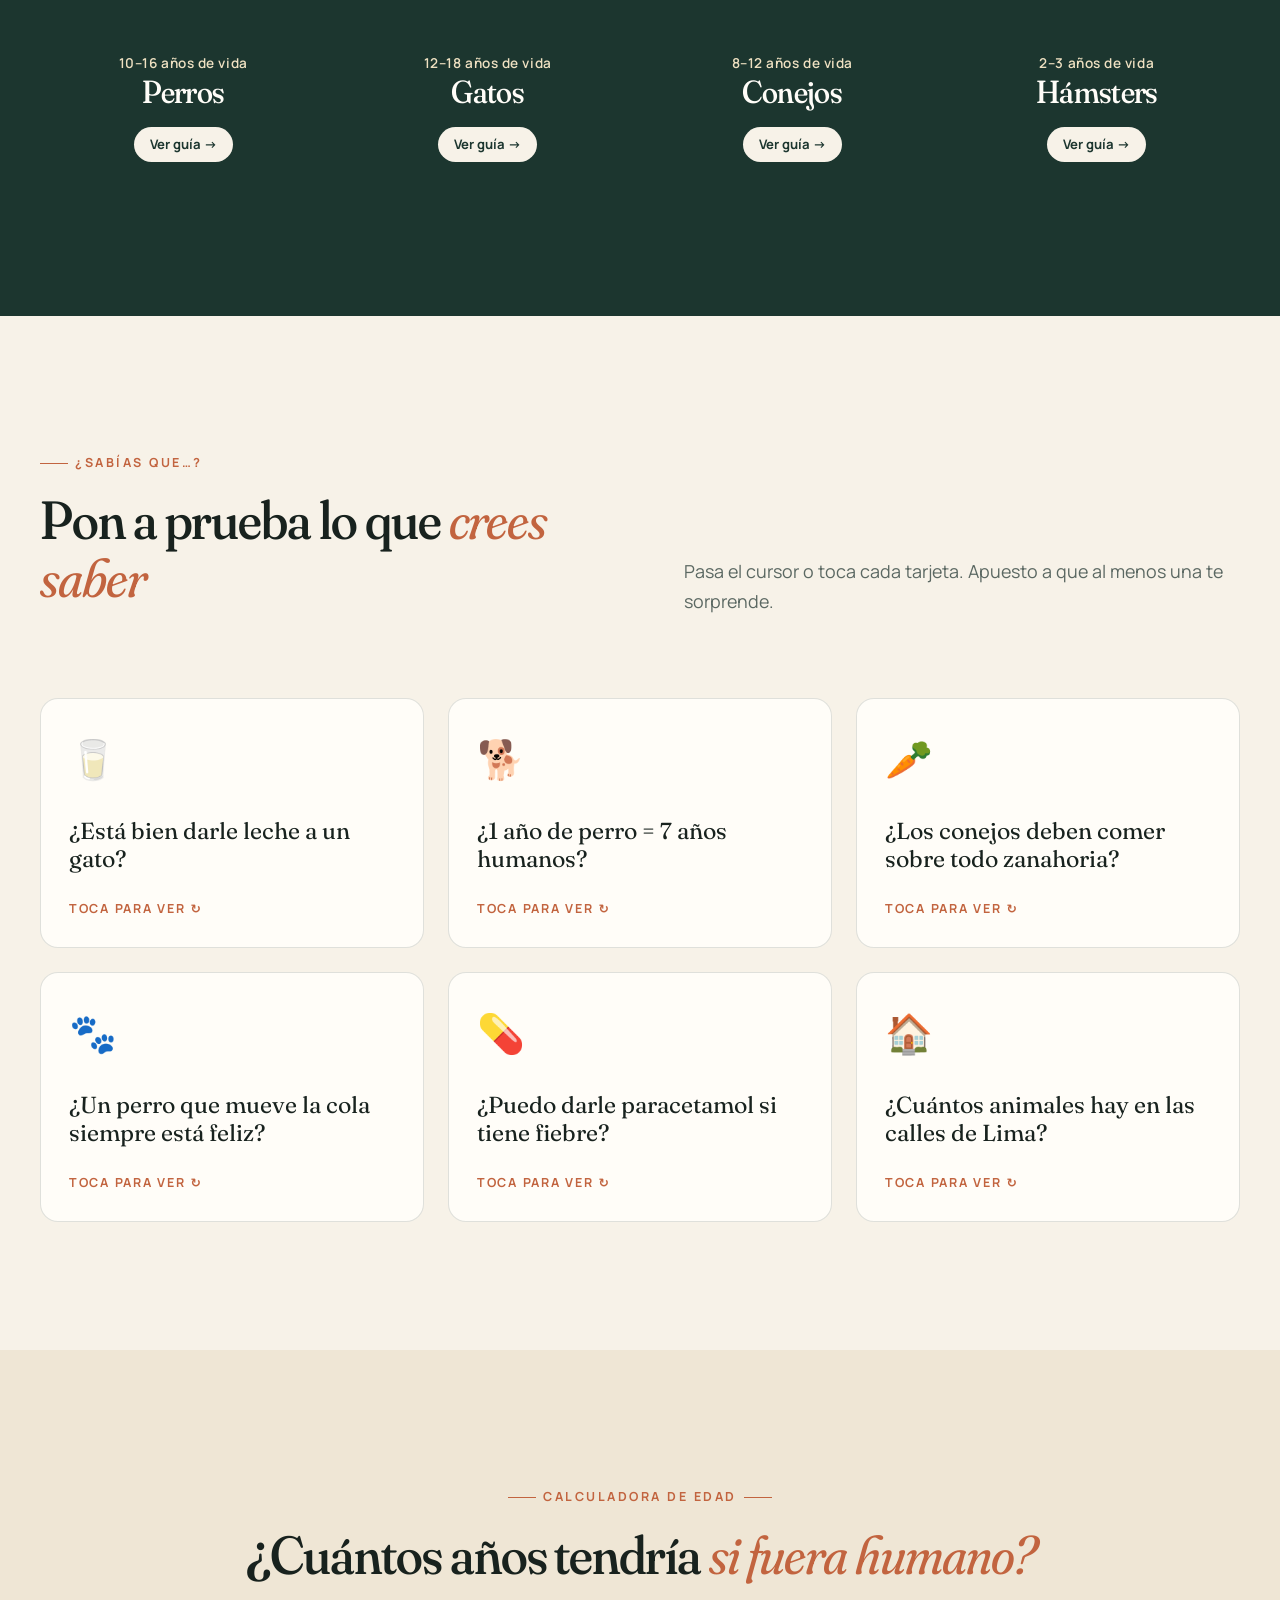
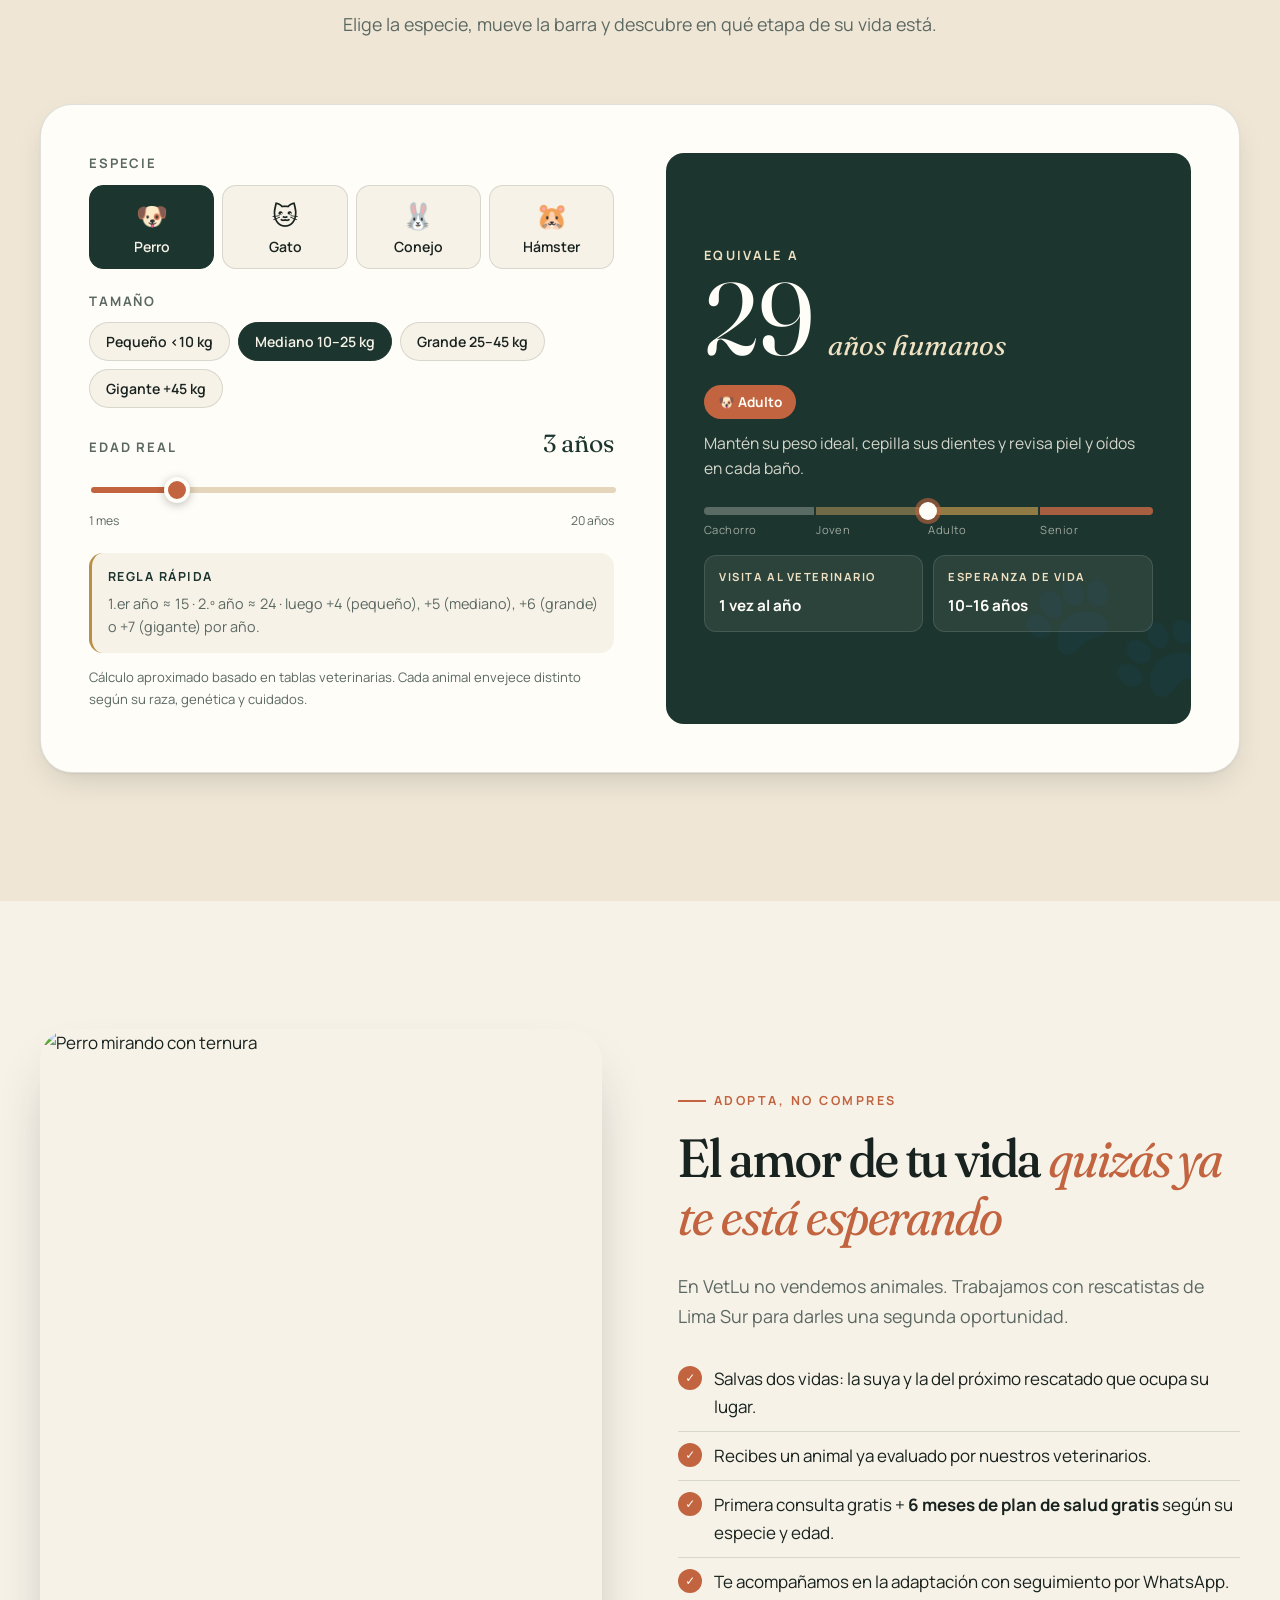
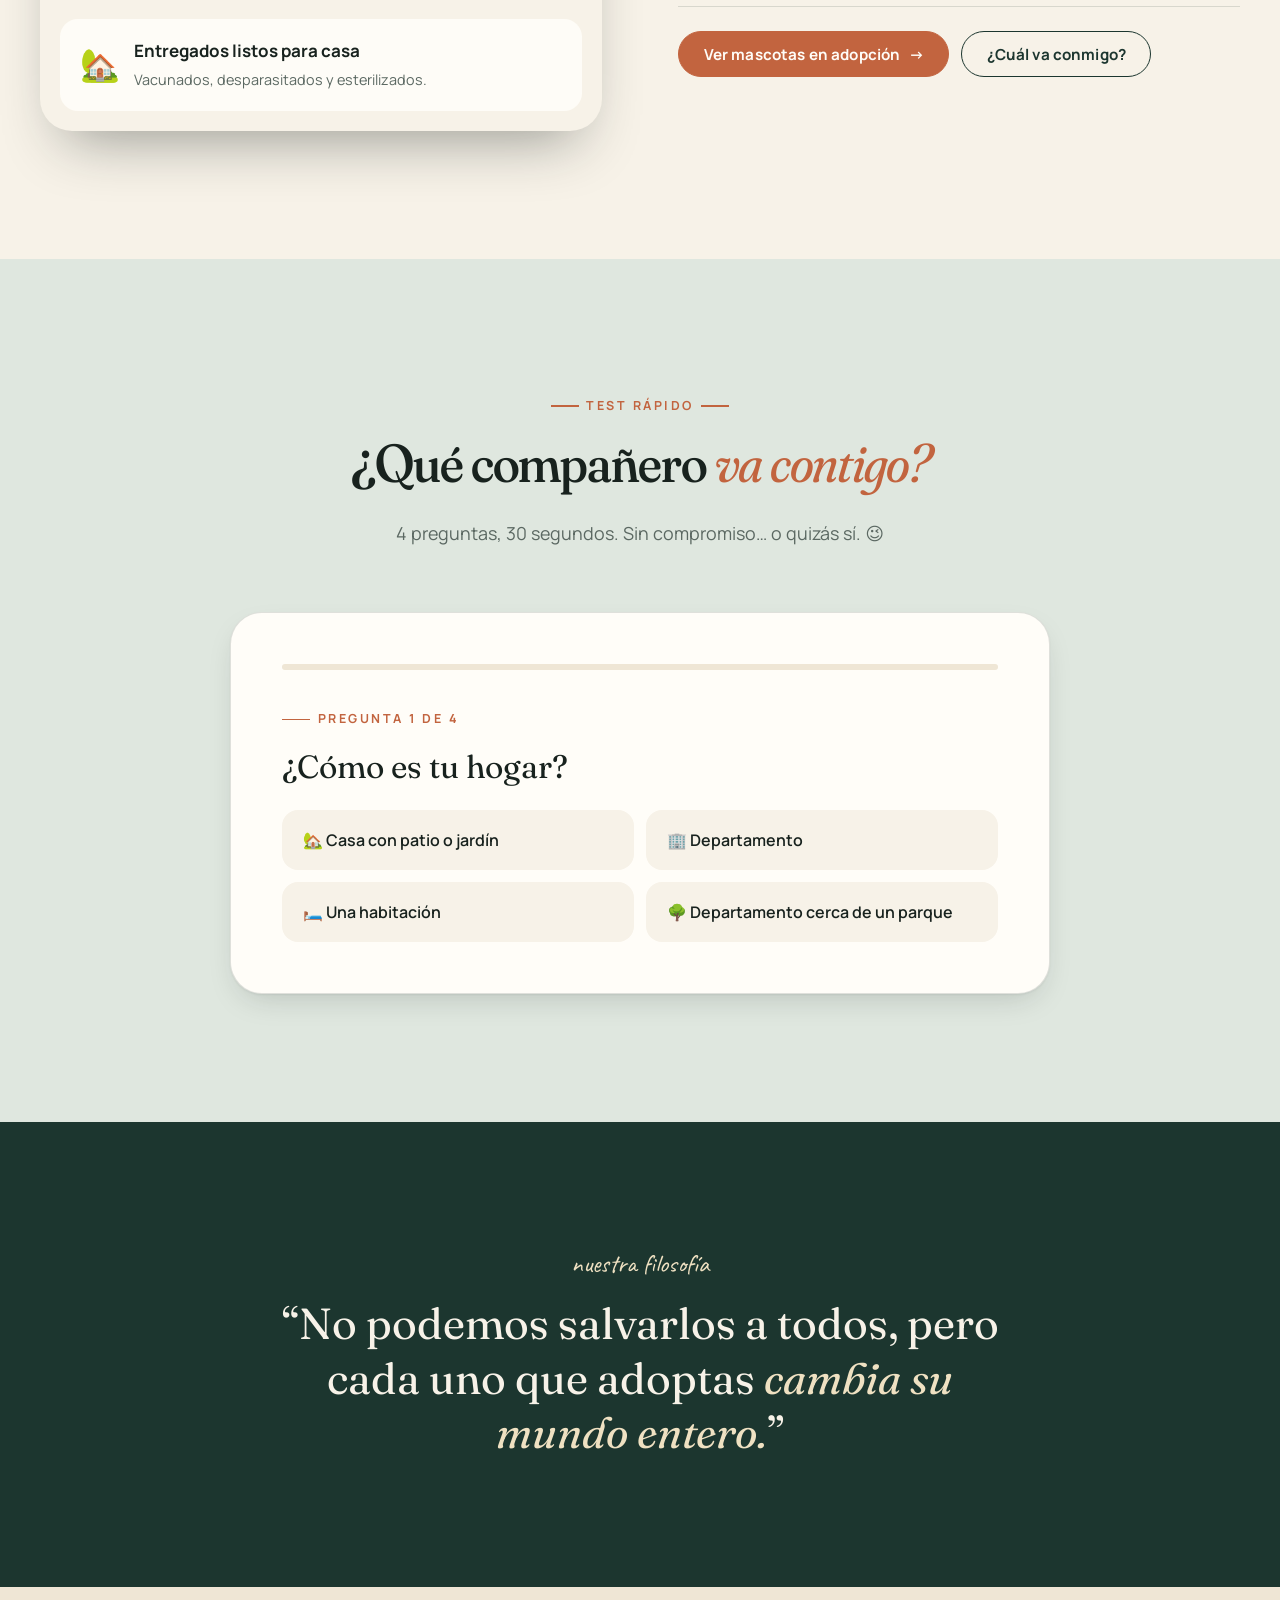
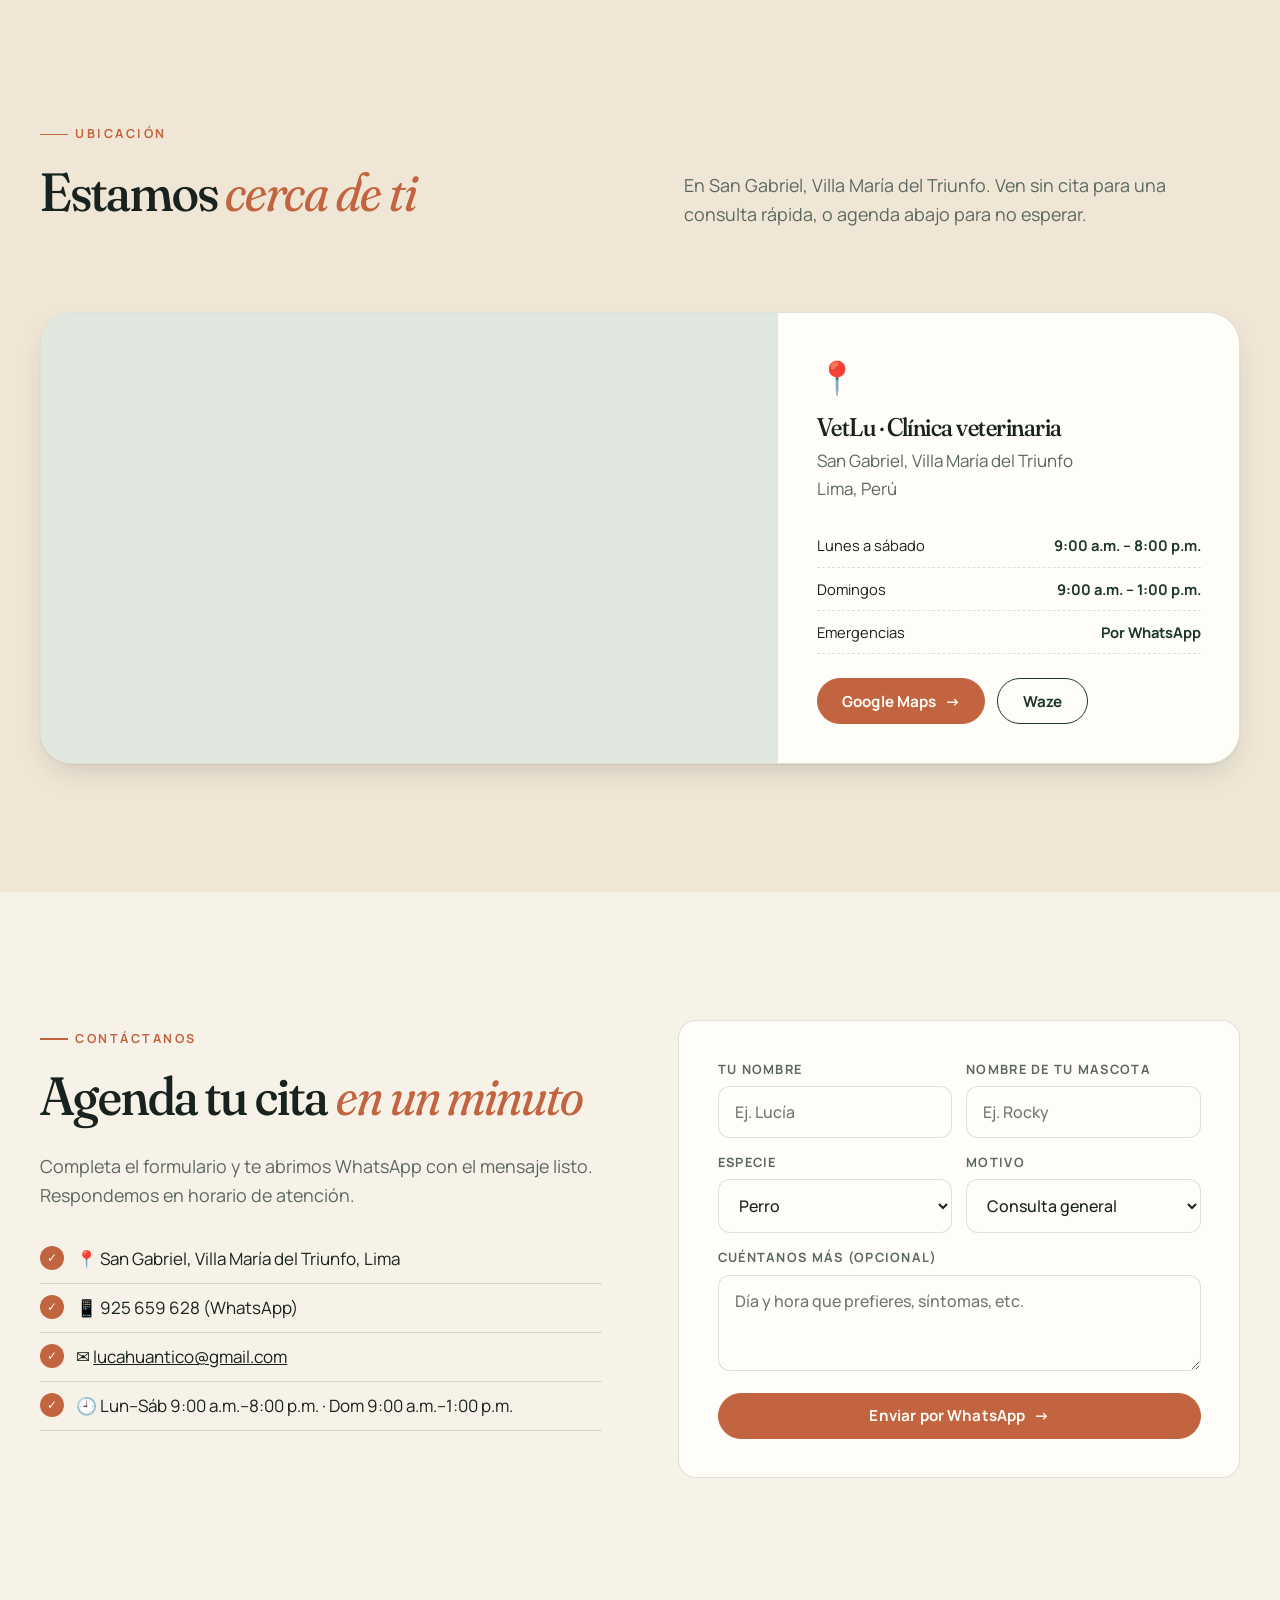
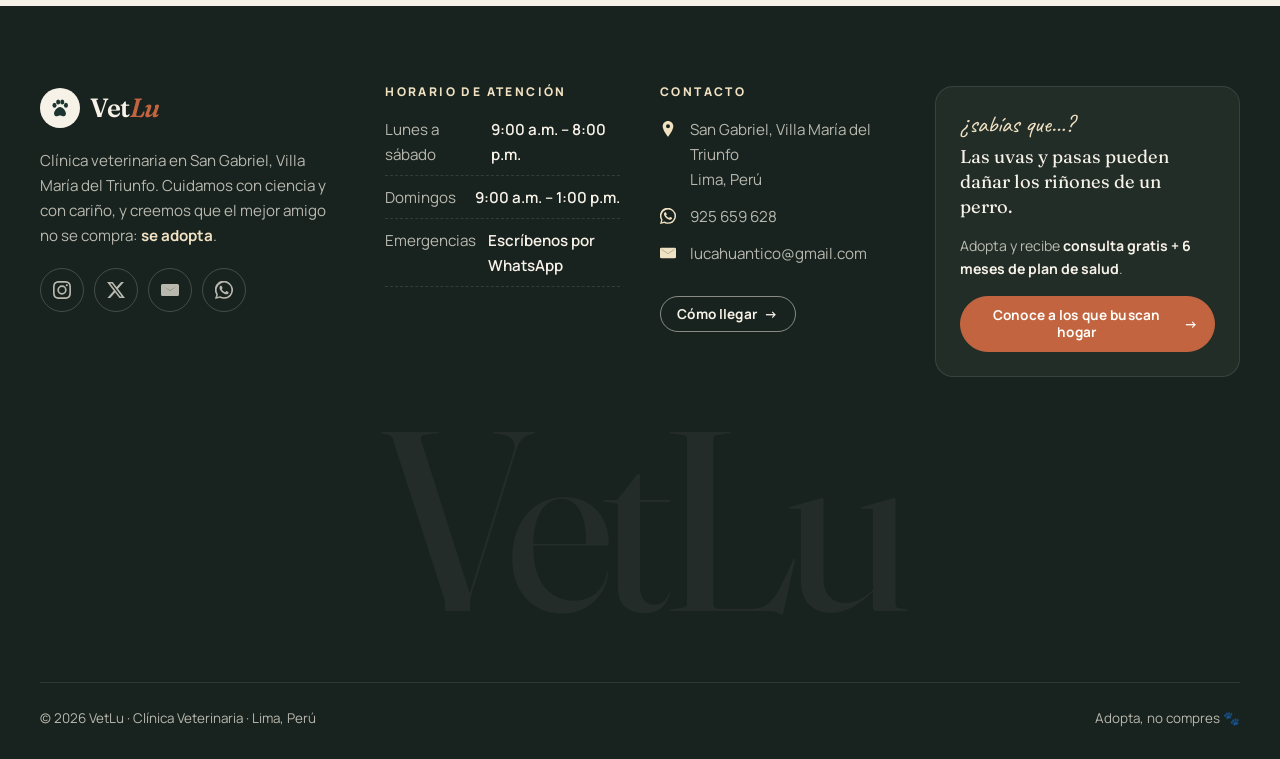
==== commit ff2ff22c: "Nueva sección ¿Por qué hace eso? con casos de comportamiento y camote en comida prohibida Co-Authore" ====
--- a/index.html
+++ b/index.html
@@ -97,9 +97,13 @@
           <span class="num">07</span><span class="go">→</span>
           <h3>Adopción responsable</h3><p>Conoce a los peluditos que esperan un hogar y cómo adoptar paso a paso.</p>
         </a>
-        <a href="comida-prohibida.html" class="tile tile--solid span-12 reveal" style="min-height:220px">
+        <a href="comida-prohibida.html" class="tile tile--solid span-6 reveal" style="min-height:240px">
           <span class="num">08</span><span class="go">→</span>
           <h3>🚫 Comida prohibida</h3><p style="max-width:60ch">Chocolate, uvas, palta, cebolla, pollo a la brasa… Más de 70 alimentos, plantas y productos que pueden enfermar o matar a tu mascota. ¿Cuántos conocías?</p>
+        </a>
+        <a href="por-que-hace-eso.html" class="tile tile--terra span-6 reveal" data-delay="1" style="min-height:240px">
+          <span class="num">09</span><span class="go">→</span>
+          <h3>🤔 ¿Por qué hace eso?</h3><p style="max-width:52ch">¿Come plástico, atrapa moscas u orina por toda la casa? Por qué pasa y cómo solucionarlo.</p>
         </a>
       </div>
     </div>
--- a/assets/css/styles.css
+++ b/assets/css/styles.css
@@ -834,3 +834,54 @@
 .tox-sp { display: flex; flex-wrap: wrap; gap: 6px; margin-top: auto; padding-top: 8px; }
 .tox-sp span { font-size: .72rem; font-weight: 700; background: var(--cream); color: var(--forest); padding: 4px 9px; border-radius: 999px; }
 .tox-empty { text-align: center; color: var(--muted); padding: 40px 0; }
+
+/* Evita que tablas o textos largos ensanchen las cuadrículas en celular */
+.grid > *, .calc > *, .split > *, .food > *, .plans > *, .tox-grid > *, .map-wrap > *, .footer-grid > * { min-width: 0; }
+@media (max-width: 520px) { .age-table th, .age-table td { padding: 10px 8px; font-size: .88rem; } .species { gap: 6px; } .species button { font-size: .8rem; } }
+@media (max-width: 520px) { .btn { white-space: normal; text-align: center; justify-content: center; line-height: 1.25; } }
+
+/* Test: botón Anterior y opción elegida */
+.quiz-nav { display: flex; margin-top: 22px; }
+.quiz-back { background: none; border: 1.5px solid var(--line); border-radius: 999px; padding: 10px 18px; font: 700 .9rem var(--f-body); color: var(--forest); cursor: pointer; transition: background .25s, color .25s, border-color .25s; }
+.quiz-back:hover { background: var(--forest); color: var(--cream); border-color: var(--forest); }
+.quiz .opts button.chosen { border-color: var(--terra); background: var(--terra-soft); }
+.foot-card .btn { white-space: normal; text-align: center; justify-content: center; line-height: 1.25; max-width: 100%; }
+.plan .per-day { display: inline-block; margin-top: 4px; font-size: .8rem; font-weight: 800; color: var(--forest); background: var(--sage-soft); padding: 4px 10px; border-radius: 999px; }
+.plan.featured .per-day { background: rgba(247, 242, 232, .14); color: var(--gold-soft); }
+.plan .per-day { align-self: flex-start; }
+
+/* ¿Por qué hace eso? (casos) */
+.legend { display: flex; flex-wrap: wrap; gap: 8px; align-items: center; }
+.verdict { font-size: .72rem; font-weight: 800; letter-spacing: .06em; text-transform: uppercase; padding: 6px 11px; border-radius: 999px; white-space: nowrap; }
+.verdict.ok { background: var(--sage-soft); color: var(--forest); }
+.verdict.ojo { background: var(--gold-soft); color: #6d521f; }
+.verdict.vet { background: var(--terra); color: var(--white); }
+.caso { background: var(--white); border: 1px solid var(--line); border-radius: var(--r); margin-bottom: 14px; overflow: hidden; scroll-margin-top: 110px; transition: box-shadow .3s; }
+.caso.open { box-shadow: var(--shadow); }
+.caso-head { width: 100%; display: grid; grid-template-columns: auto 1fr auto auto; gap: 16px; align-items: center; padding: 20px 22px; background: none; border: 0; cursor: pointer; text-align: left; color: var(--ink); }
+.caso-em { font-size: 2rem; width: 54px; height: 54px; border-radius: 16px; background: var(--cream); display: grid; place-items: center; }
+.caso-q { font: 500 clamp(1.08rem, 1.8vw, 1.3rem)/1.3 var(--f-display); }
+.caso-q small { display: block; font: 800 .7rem var(--f-body); letter-spacing: .14em; text-transform: uppercase; color: var(--terra); margin-bottom: 4px; }
+.caso .plus { width: 38px; height: 38px; border-radius: 50%; border: 1.5px solid var(--line); display: grid; place-items: center; transition: transform .4s var(--ease), background .3s; font-size: 1.1rem; }
+.caso.open .plus { transform: rotate(45deg); background: var(--forest); color: var(--cream); border-color: var(--forest); }
+.caso .acc-panel { display: grid; grid-template-rows: 0fr; transition: grid-template-rows .5s var(--ease); }
+.caso.open .acc-panel { grid-template-rows: 1fr; }
+.caso .acc-panel > div { overflow: hidden; }
+.caso-body { padding: 0 22px 24px; }
+.caso-corto { font-size: 1.05rem; color: var(--ink); background: var(--cream); border-left: 3px solid var(--terra); padding: 14px 18px; border-radius: 0 12px 12px 0; }
+.caso-cols { display: grid; grid-template-columns: 1fr 1.2fr 1fr; gap: 14px; margin-top: 16px; }
+@media (max-width: 900px) { .caso-cols { grid-template-columns: 1fr; } }
+.caso-cols .box { background: var(--cream); border-radius: 14px; padding: 18px; }
+.caso-cols .box.vet { background: var(--terra-soft); }
+.caso-cols h4 { font: 800 .76rem var(--f-body); letter-spacing: .12em; text-transform: uppercase; color: var(--forest); margin-bottom: 10px; }
+.caso-cols ul { margin: 0; padding-left: 18px; color: var(--muted); font-size: .93rem; }
+.caso-cols li { margin-bottom: 6px; }
+.caso-tip { margin: 16px 0 0; font-size: .95rem; color: var(--muted); }
+.caso-tip b { color: var(--forest); }
+@media (max-width: 620px) {
+  .caso-head { grid-template-columns: auto 1fr auto; padding: 16px; gap: 12px; }
+  .caso-head .verdict { grid-column: 2; grid-row: 2; justify-self: start; }
+  .caso .plus { grid-column: 3; grid-row: 1; }
+  .caso-em { width: 44px; height: 44px; font-size: 1.6rem; }
+  .caso-body { padding: 0 16px 20px; }
+}
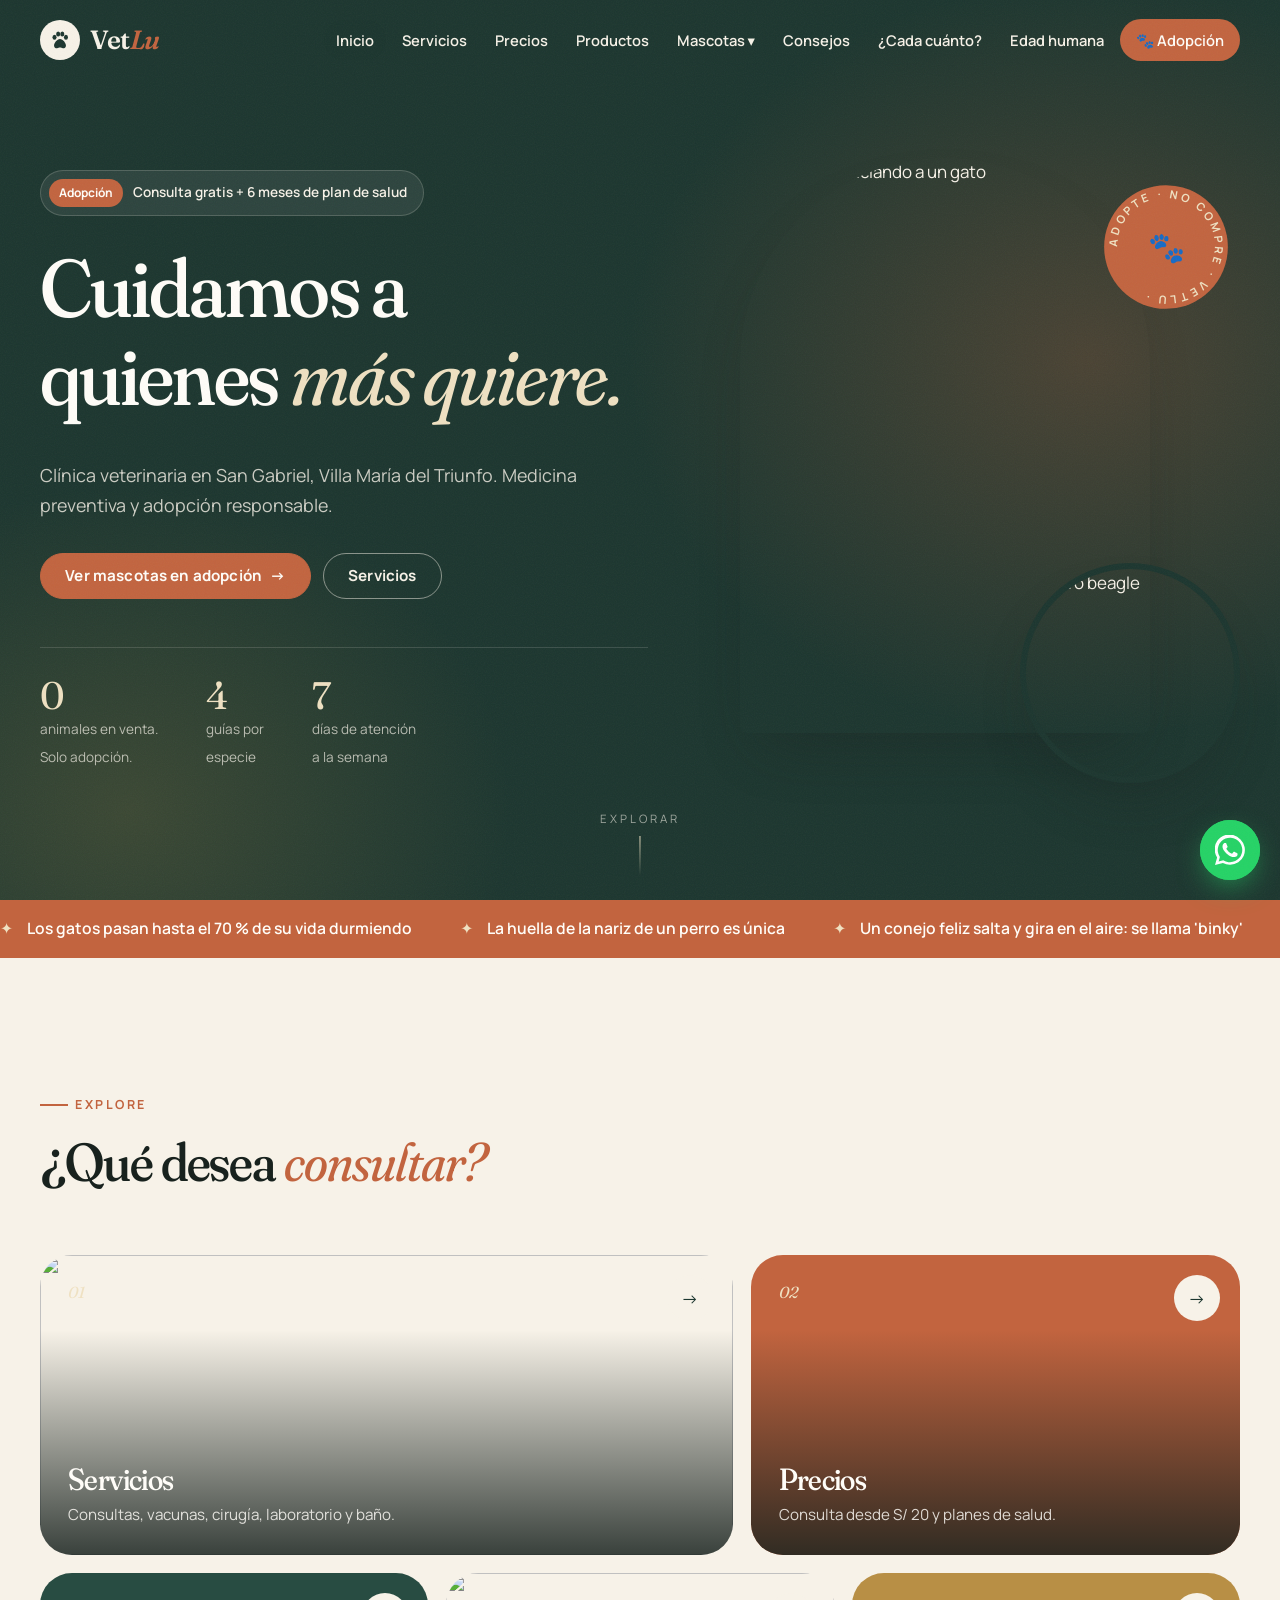
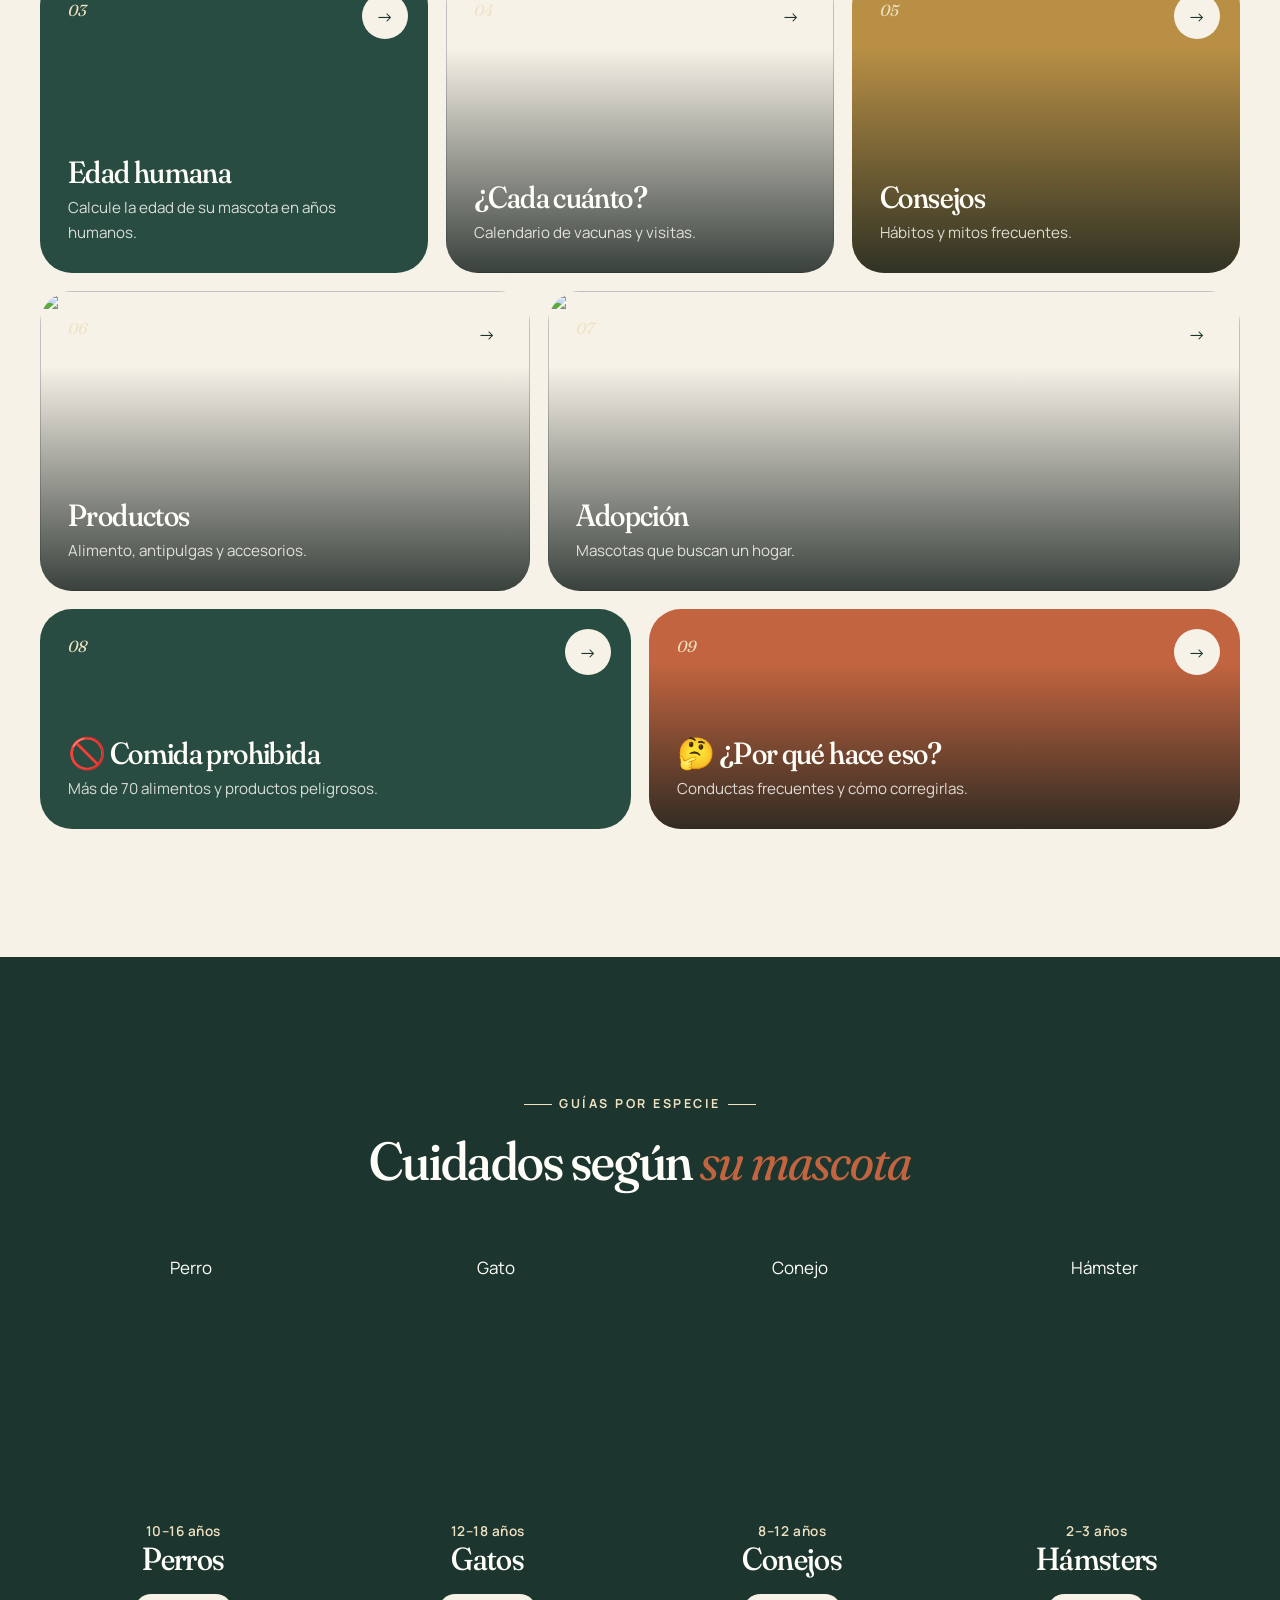
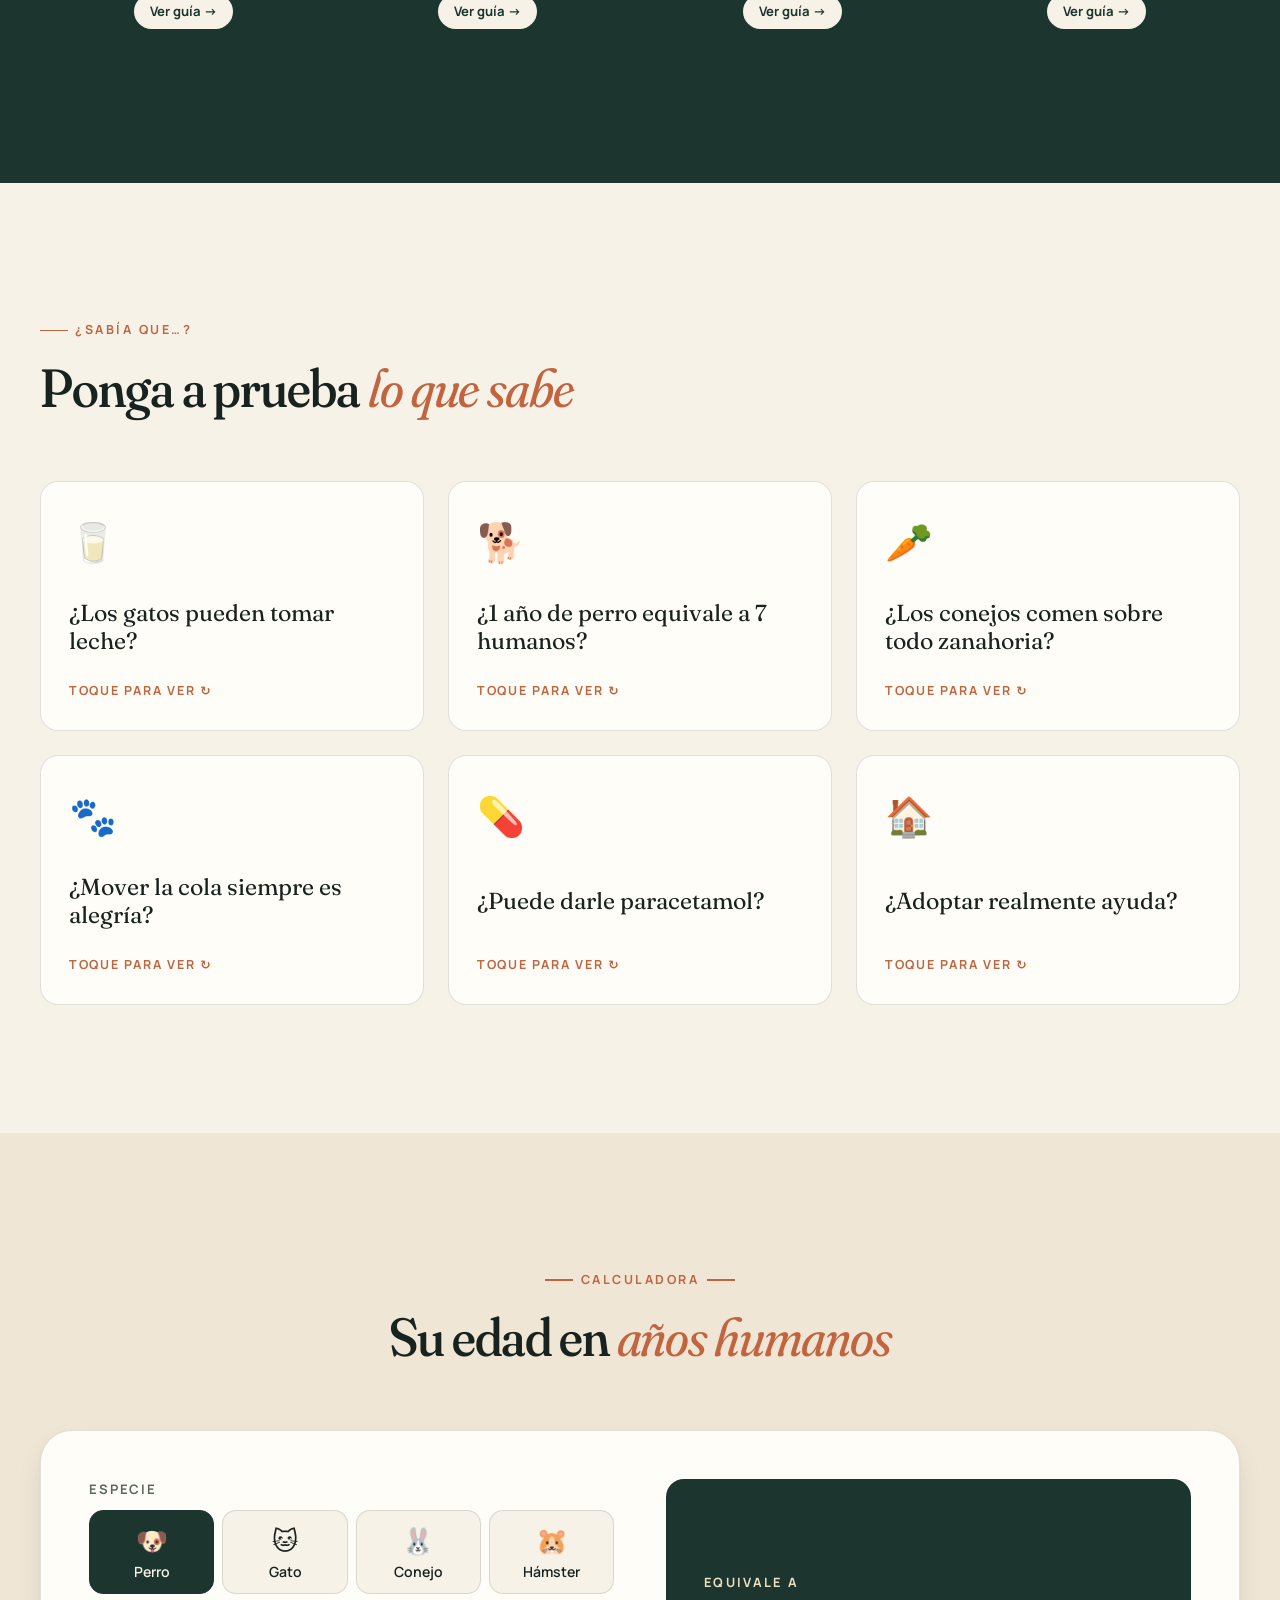
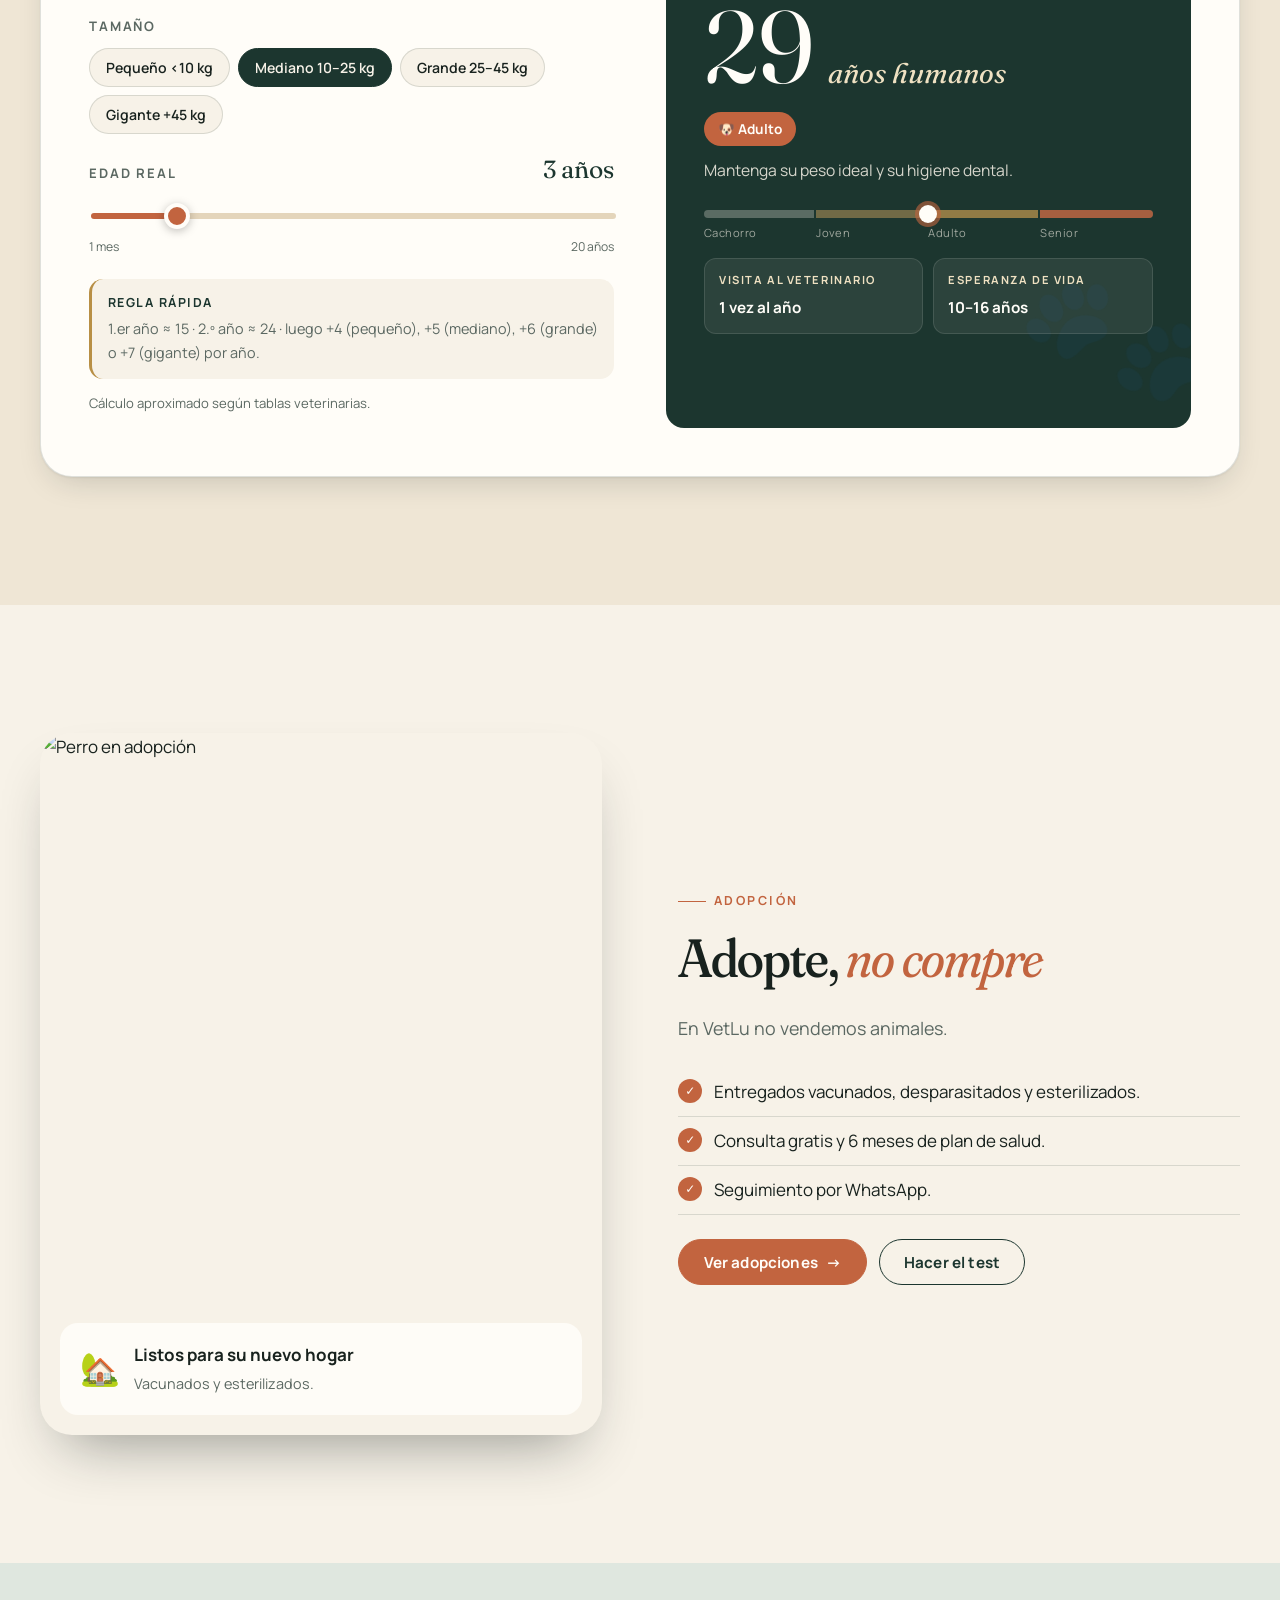
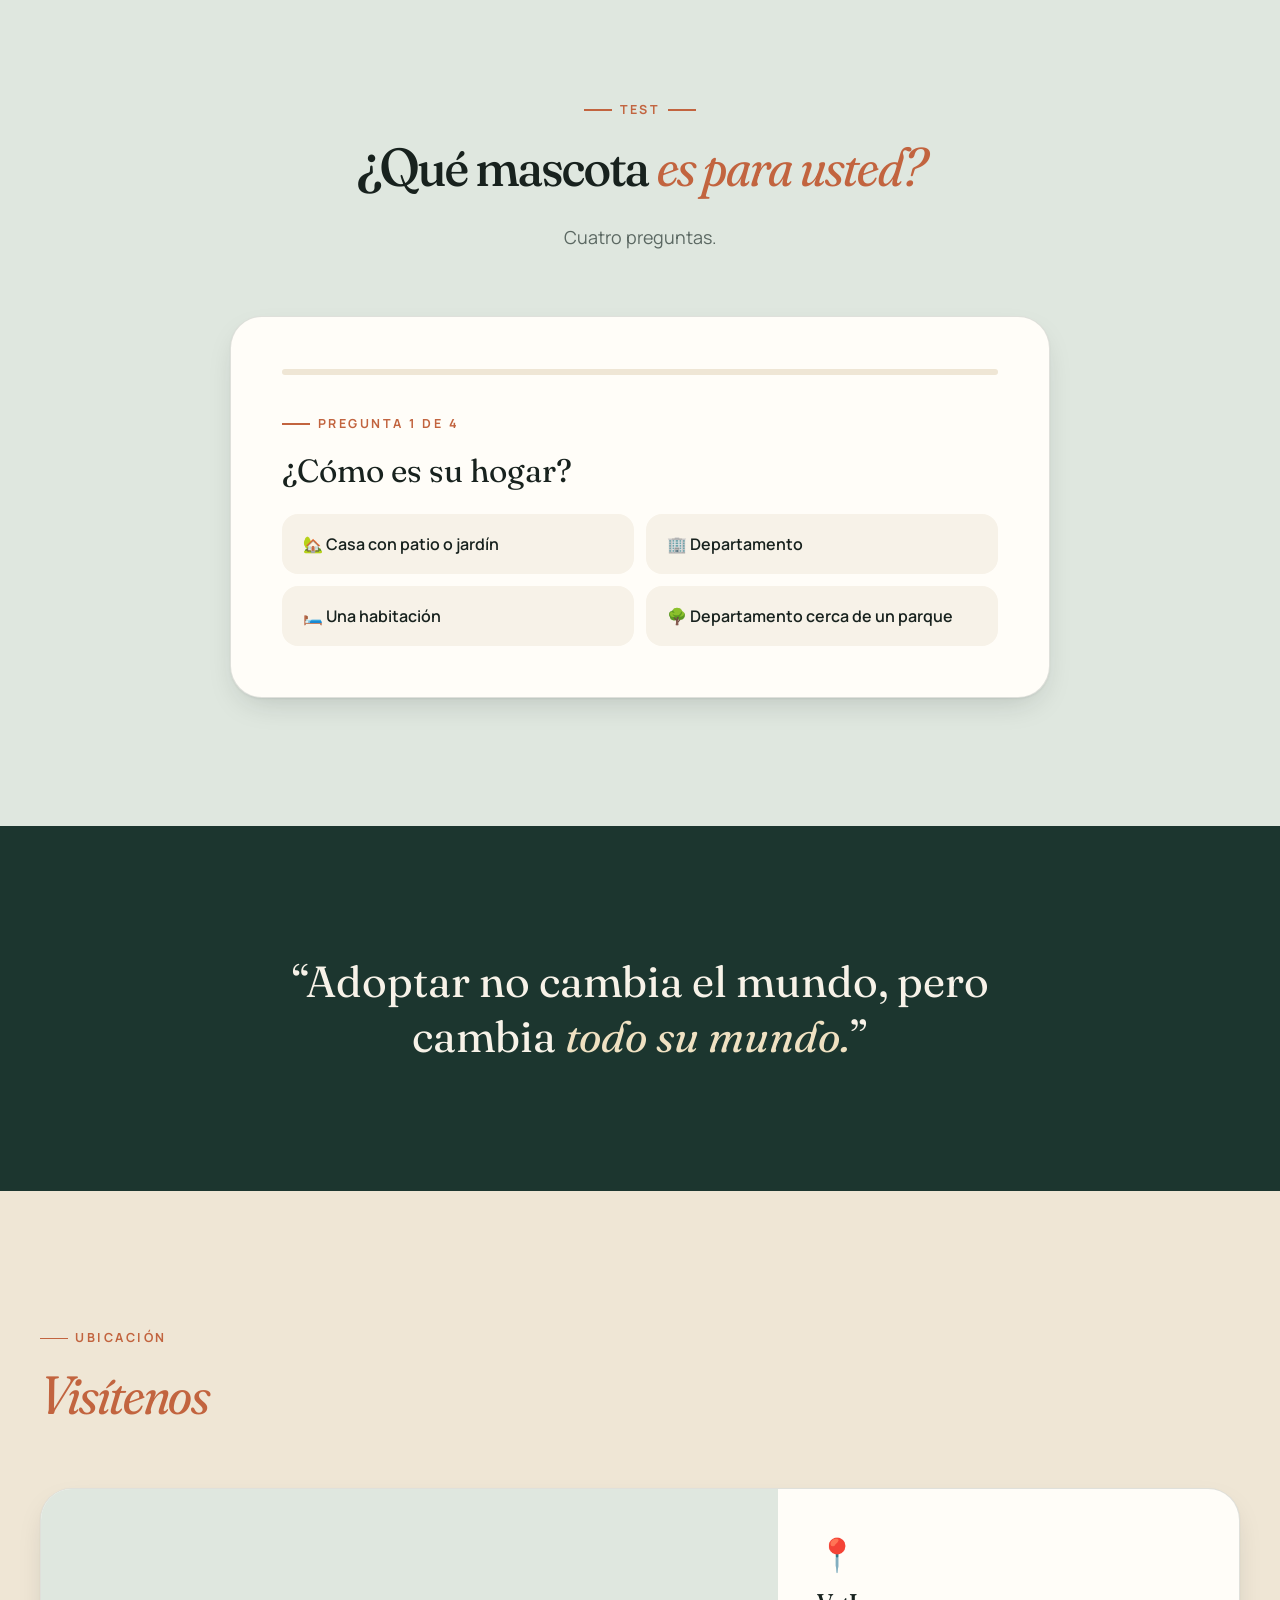
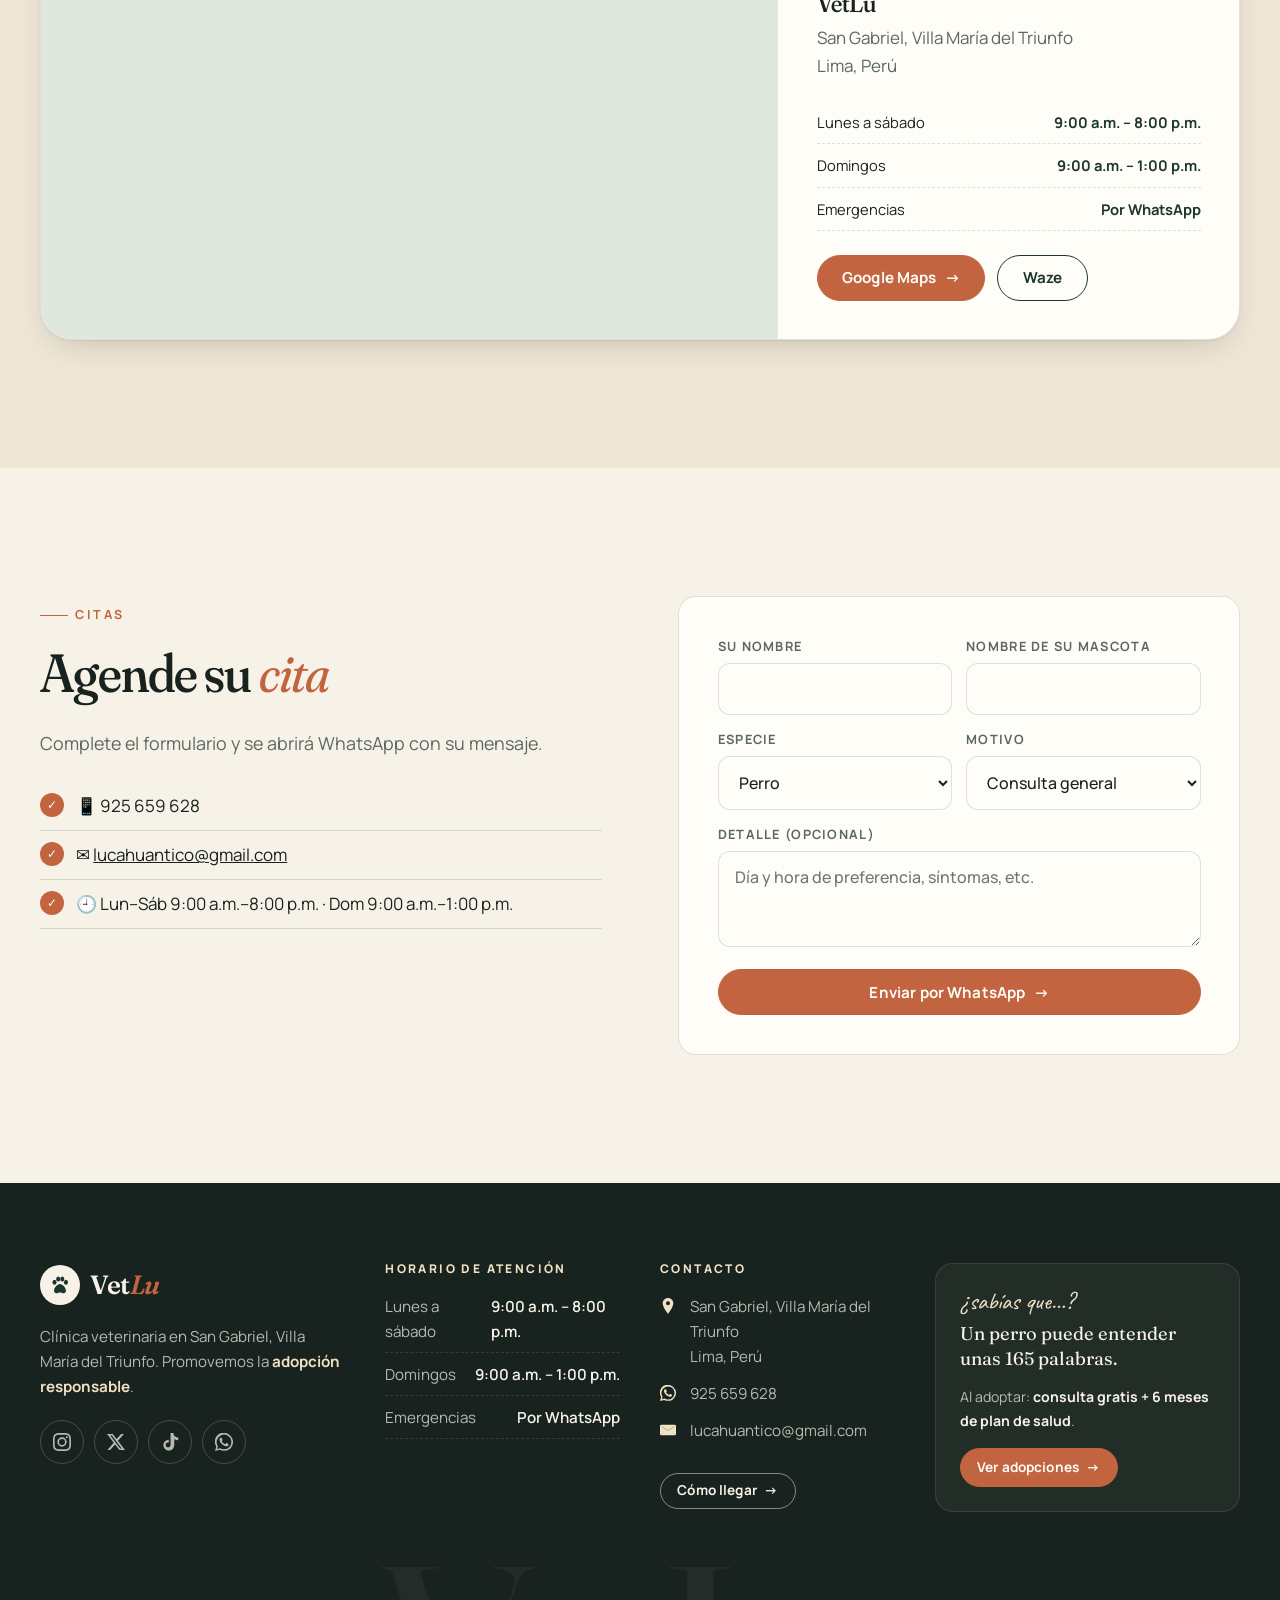
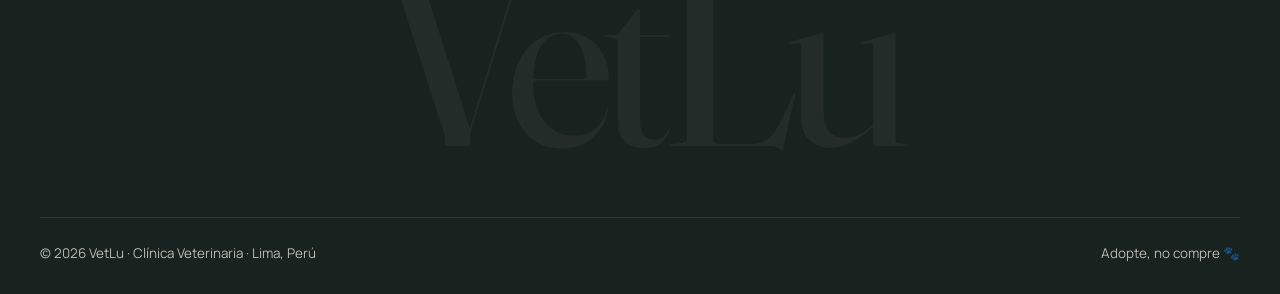
==== commit 1361768a: "Lenguaje formal (usted), textos más breves y directos en todo el sitio Co-Authored-By: Claude Opus 5" ====
--- a/index.html
+++ b/index.html
@@ -4,10 +4,10 @@
   <meta charset="utf-8">
   <meta name="viewport" content="width=device-width, initial-scale=1">
   <title>VetLu · Clínica veterinaria en Villa María del Triunfo, Lima</title>
-  <meta name="description" content="VetLu, clínica veterinaria en San Gabriel, VMT, Lima. Servicios, precios, consejos, guías de cuidado, edad humana de tu mascota y adopción responsable.">
-  <meta property="og:title" content="VetLu · Cuidamos a quien te cuida el corazón">
+  <meta name="description" content="Clínica veterinaria en San Gabriel, VMT, Lima. Servicios, precios, guías de cuidado y adopción responsable.">
+  <meta property="og:title" content="VetLu · Clínica veterinaria">
   <meta property="og:description" content="Servicios veterinarios, guías de cuidado y adopción responsable en Lima.">
-  <meta property="og:image" content="https://images.unsplash.com/photo-1628009368231-7bb7cfcb0def?auto=format&fit=crop&w=1200&q=75">
+  <meta property="og:image" content="https://images.unsplash.com/photo-1628009368231-7bb7cfcb0def?auto=format&fit=crop&w=1200&q=72">
   <meta name="theme-color" content="#1c362f">
   <link rel="icon" href="data:image/svg+xml,<svg xmlns='http://www.w3.org/2000/svg' viewBox='0 0 100 100'><text y='.9em' font-size='90'>🐾</text></svg>">
   <link rel="preconnect" href="https://fonts.googleapis.com">
@@ -16,243 +16,204 @@
   <link rel="stylesheet" href="assets/css/styles.css">
 </head>
 <body data-page="inicio" data-header="dark">
-
 <main>
-  <!-- ============ HERO ============ -->
   <section class="hero">
     <div class="container hero-grid">
       <div>
-        <span class="hero-badge fade-up" style="animation-delay:.1s"><b>Adopta</b> Consulta gratis + 6 meses de plan de salud gratis</span>
-        <h1 class="fade-up" style="animation-delay:.25s">Cuidamos a quien te <em>cuida</em> el corazón.</h1>
-        <p class="lead fade-up" style="animation-delay:.45s">Somos VetLu, la clínica veterinaria de San Gabriel, Villa María del Triunfo. Medicina preventiva, guías para criar mejor y una misión clara: que ningún animal se quede sin hogar.</p>
+        <span class="hero-badge fade-up" style="animation-delay:.1s"><b>Adopción</b> Consulta gratis + 6 meses de plan de salud</span>
+        <h1 class="fade-up" style="animation-delay:.25s">Cuidamos a quienes <em>más quiere.</em></h1>
+        <p class="lead fade-up" style="animation-delay:.45s">Clínica veterinaria en San Gabriel, Villa María del Triunfo. Medicina preventiva y adopción responsable.</p>
         <div class="btn-row fade-up" style="animation-delay:.6s">
-          <a href="adopcion.html" class="btn btn--terra">Conoce a quienes buscan hogar <span class="arrow">→</span></a>
-          <a href="servicios.html" class="btn btn--ghost-light">Nuestros servicios</a>
+          <a href="adopcion.html" class="btn btn--terra">Ver mascotas en adopción <span class="arrow">→</span></a>
+          <a href="servicios.html" class="btn btn--ghost-light">Servicios</a>
         </div>
         <div class="hero-stats fade-up" style="animation-delay:.8s">
           <div><strong>0</strong><span>animales en venta.<br>Solo adopción.</span></div>
-          <div><strong>4</strong><span>guías completas<br>por especie</span></div>
+          <div><strong>4</strong><span>guías por<br>especie</span></div>
           <div><strong>7</strong><span>días de atención<br>a la semana</span></div>
         </div>
       </div>
       <div class="hero-visual fade-up" style="animation-delay:.4s">
-        <div class="ph ph-1"><img src="https://images.unsplash.com/photo-1628009368231-7bb7cfcb0def?auto=format&fit=crop&w=900&q=75" alt="Persona acariciando a un gato" fetchpriority="high"></div>
-        <div class="ph ph-2"><img src="https://images.unsplash.com/photo-1543466835-00a7907e9de1?auto=format&fit=crop&w=500&q=75" alt="Perro beagle sonriendo"></div>
+        <div class="ph ph-1"><img src="https://images.unsplash.com/photo-1628009368231-7bb7cfcb0def?auto=format&fit=crop&w=900&q=72" alt="Persona acariciando a un gato" fetchpriority="high"></div>
+        <div class="ph ph-2"><img src="https://images.unsplash.com/photo-1543466835-00a7907e9de1?auto=format&fit=crop&w=500&q=72" alt="Perro beagle"></div>
         <svg class="hero-stamp" viewBox="0 0 120 120" aria-hidden="true">
           <defs><path id="circ" d="M60,60 m-46,0 a46,46 0 1,1 92,0 a46,46 0 1,1 -92,0"/></defs>
           <circle cx="60" cy="60" r="58" fill="#c2643f"/>
-          <text><textPath href="#circ">adopta · no compres · vetlu · </textPath></text>
+          <text><textPath href="#circ">adopte · no compre · vetlu · </textPath></text>
           <text x="60" y="70" text-anchor="middle" style="font-size:28px;letter-spacing:0">🐾</text>
         </svg>
       </div>
     </div>
-    <a href="#explora" class="scroll-cue">Explora</a>
-  </section>
-
-  <!-- ============ TICKER ============ -->
-  <div class="ticker" aria-label="Datos curiosos">
-    <div class="ticker-track" id="ticker"></div>
-  </div>
-
-  <!-- ============ EXPLORA ============ -->
+    <a href="#explora" class="scroll-cue">Explorar</a>
+  </section>
+
+  <div class="ticker" aria-label="Datos curiosos"><div class="ticker-track" id="ticker"></div></div>
+
   <section class="section" id="explora">
     <div class="container">
-      <div class="section-head section-head--split">
-        <div>
-          <p class="eyebrow">Todo en un solo lugar</p>
-          <h2>¿Qué quieres <em>descubrir</em> hoy?</h2>
-        </div>
-        <p class="lead">Cada sección te lleva a una página completa. Empieza por la que más curiosidad te dé.</p>
-      </div>
+      <div class="section-head"><p class="eyebrow">Explore</p><h2>¿Qué desea <em>consultar?</em></h2></div>
       <div class="explore">
-        <a href="servicios.html" class="tile span-7 reveal">
-          <img src="https://images.unsplash.com/photo-1558788353-f76d92427f16?auto=format&fit=crop&w=1200&q=70" alt="" loading="lazy">
+        <a href="servicios.html" class="tile  span-7 reveal" data-delay="0">
+          <img src="https://images.unsplash.com/photo-1558788353-f76d92427f16?auto=format&fit=crop&w=1100&q=72" alt="" loading="lazy">
           <span class="num">01</span><span class="go">→</span>
-          <h3>Servicios</h3><p>Consultas, vacunas, cirugía, laboratorio, grooming y más.</p>
+          <h3>Servicios</h3><p>Consultas, vacunas, cirugía, laboratorio y baño.</p>
         </a>
         <a href="precios.html" class="tile tile--terra span-5 reveal" data-delay="1">
           <span class="num">02</span><span class="go">→</span>
-          <h3>Precios claros</h3><p>Tarifas en soles, sin sorpresas, y planes de salud que te ahorran hasta 25 %.</p>
-        </a>
-        <a href="edad.html" class="tile tile--solid span-4 reveal">
+          <h3>Precios</h3><p>Consulta desde S/ 20 y planes de salud.</p>
+        </a>
+        <a href="edad.html" class="tile tile--solid span-4 reveal" data-delay="0">
           <span class="num">03</span><span class="go">→</span>
-          <h3>¿Cuántos años humanos tiene?</h3><p>Calcula la edad real de tu perro, gato, conejo o hámster.</p>
-        </a>
-        <a href="visitas.html" class="tile span-4 reveal" data-delay="1">
-          <img src="https://images.unsplash.com/photo-1583337130417-3346a1be7dee?auto=format&fit=crop&w=800&q=70" alt="" loading="lazy">
+          <h3>Edad humana</h3><p>Calcule la edad de su mascota en años humanos.</p>
+        </a>
+        <a href="visitas.html" class="tile  span-4 reveal" data-delay="1">
+          <img src="https://images.unsplash.com/photo-1583337130417-3346a1be7dee?auto=format&fit=crop&w=1100&q=72" alt="" loading="lazy">
           <span class="num">04</span><span class="go">→</span>
-          <h3>¿Cada cuánto ir al veterinario?</h3><p>El calendario ideal según su edad.</p>
+          <h3>¿Cada cuánto?</h3><p>Calendario de vacunas y visitas.</p>
         </a>
         <a href="consejos.html" class="tile tile--gold span-4 reveal" data-delay="2">
           <span class="num">05</span><span class="go">→</span>
-          <h3>Consejos para criar mejor</h3><p>Hábitos simples que alargan su vida, y mitos que debes olvidar.</p>
-        </a>
-        <a href="productos.html" class="tile span-5 reveal">
-          <img src="https://images.unsplash.com/photo-1589924691995-400dc9ecc119?auto=format&fit=crop&w=900&q=70" alt="" loading="lazy">
+          <h3>Consejos</h3><p>Hábitos y mitos frecuentes.</p>
+        </a>
+        <a href="productos.html" class="tile  span-5 reveal" data-delay="0">
+          <img src="https://images.unsplash.com/photo-1589924691995-400dc9ecc119?auto=format&fit=crop&w=1100&q=72" alt="" loading="lazy">
           <span class="num">06</span><span class="go">→</span>
-          <h3>Productos</h3><p>Alimento, antipulgas, accesorios y juguetes recomendados por nuestros veterinarios.</p>
-        </a>
-        <a href="adopcion.html" class="tile span-7 reveal" data-delay="1">
-          <img src="https://images.unsplash.com/photo-1548199973-03cce0bbc87b?auto=format&fit=crop&w=1200&q=70" alt="" loading="lazy">
+          <h3>Productos</h3><p>Alimento, antipulgas y accesorios.</p>
+        </a>
+        <a href="adopcion.html" class="tile  span-7 reveal" data-delay="1">
+          <img src="https://images.unsplash.com/photo-1548199973-03cce0bbc87b?auto=format&fit=crop&w=1100&q=72" alt="" loading="lazy">
           <span class="num">07</span><span class="go">→</span>
-          <h3>Adopción responsable</h3><p>Conoce a los peluditos que esperan un hogar y cómo adoptar paso a paso.</p>
-        </a>
-        <a href="comida-prohibida.html" class="tile tile--solid span-6 reveal" style="min-height:240px">
+          <h3>Adopción</h3><p>Mascotas que buscan un hogar.</p>
+        </a>
+        <a href="comida-prohibida.html" class="tile tile--solid span-6 reveal" data-delay="0" style="min-height:220px">
           <span class="num">08</span><span class="go">→</span>
-          <h3>🚫 Comida prohibida</h3><p style="max-width:60ch">Chocolate, uvas, palta, cebolla, pollo a la brasa… Más de 70 alimentos, plantas y productos que pueden enfermar o matar a tu mascota. ¿Cuántos conocías?</p>
-        </a>
-        <a href="por-que-hace-eso.html" class="tile tile--terra span-6 reveal" data-delay="1" style="min-height:240px">
+          <h3>🚫 Comida prohibida</h3><p>Más de 70 alimentos y productos peligrosos.</p>
+        </a>
+        <a href="por-que-hace-eso.html" class="tile tile--terra span-6 reveal" data-delay="1" style="min-height:220px">
           <span class="num">09</span><span class="go">→</span>
-          <h3>🤔 ¿Por qué hace eso?</h3><p style="max-width:52ch">¿Come plástico, atrapa moscas u orina por toda la casa? Por qué pasa y cómo solucionarlo.</p>
-        </a>
-      </div>
-    </div>
-  </section>
-
-  <!-- ============ MASCOTAS ============ -->
+          <h3>🤔 ¿Por qué hace eso?</h3><p>Conductas frecuentes y cómo corregirlas.</p>
+        </a>
+      </div>
+    </div>
+  </section>
+
   <section class="section section--dark">
     <div class="container">
-      <div class="section-head center">
-        <p class="eyebrow">Guías por especie</p>
-        <h2>Elige a tu compañero y <em>aprende a cuidarlo</em></h2>
-        <p class="lead">Edad humana, alimentación, qué hacer si se enferma y cada cuánto traerlo a consulta.</p>
-      </div>
+      <div class="section-head center"><p class="eyebrow">Guías por especie</p><h2>Cuidados según <em>su mascota</em></h2></div>
       <div class="pets">
-        <a href="perro.html" class="pet reveal">
-          <img src="https://images.unsplash.com/photo-1543466835-00a7907e9de1?auto=format&fit=crop&w=700&q=70" alt="Perro" loading="lazy">
-          <span class="meta">10–16 años de vida</span><h3>Perros</h3>
-          <span class="reveal-txt">Su olfato es 50 veces mejor que el nuestro. Descubre qué nunca debes darle de comer.</span>
+        <a href="perro.html" class="pet reveal" data-delay="0">
+          <img src="https://images.unsplash.com/photo-1543466835-00a7907e9de1?auto=format&fit=crop&w=700&q=72" alt="Perro" loading="lazy">
+          <span class="meta">10–16 años</span><h3>Perros</h3>
+          <span class="reveal-txt">Alimentación, vacunas y salud.</span>
           <span class="pill">Ver guía →</span>
         </a>
         <a href="gato.html" class="pet reveal" data-delay="1">
-          <img src="https://images.unsplash.com/photo-1495360010541-f48722b34f7d?auto=format&fit=crop&w=700&q=70" alt="Gato" loading="lazy">
-          <span class="meta">12–18 años de vida</span><h3>Gatos</h3>
-          <span class="reveal-txt">Esconden el dolor por instinto. Aprende a leer sus señales.</span>
+          <img src="https://images.unsplash.com/photo-1495360010541-f48722b34f7d?auto=format&fit=crop&w=700&q=72" alt="Gato" loading="lazy">
+          <span class="meta">12–18 años</span><h3>Gatos</h3>
+          <span class="reveal-txt">Señales de dolor y cuidados.</span>
           <span class="pill">Ver guía →</span>
         </a>
         <a href="conejo.html" class="pet reveal" data-delay="2">
-          <img src="https://images.unsplash.com/photo-1585110396000-c9ffd4e4b308?auto=format&fit=crop&w=700&q=70" alt="Conejo" loading="lazy">
-          <span class="meta">8–12 años de vida</span><h3>Conejos</h3>
-          <span class="reveal-txt">Sus dientes nunca dejan de crecer. El secreto está en el heno.</span>
+          <img src="https://images.unsplash.com/photo-1585110396000-c9ffd4e4b308?auto=format&fit=crop&w=700&q=72" alt="Conejo" loading="lazy">
+          <span class="meta">8–12 años</span><h3>Conejos</h3>
+          <span class="reveal-txt">Heno, espacio y salud dental.</span>
           <span class="pill">Ver guía →</span>
         </a>
         <a href="hamster.html" class="pet reveal" data-delay="3">
-          <img src="https://images.unsplash.com/photo-1425082661705-1834bfd09dca?auto=format&fit=crop&w=700&q=70" alt="Hámster" loading="lazy">
-          <span class="meta">2–3 años de vida</span><h3>Hámsters</h3>
-          <span class="reveal-txt">Corren hasta 9 km por noche. ¿Su rueda es del tamaño correcto?</span>
-          <span class="pill">Ver guía →</span>
-        </a>
-      </div>
-    </div>
-  </section>
-
-  <!-- ============ SABÍAS QUE ============ -->
+          <img src="https://images.unsplash.com/photo-1425082661705-1834bfd09dca?auto=format&fit=crop&w=700&q=72" alt="Hámster" loading="lazy">
+          <span class="meta">2–3 años</span><h3>Hámsters</h3>
+          <span class="reveal-txt">Jaula, rueda y dieta.</span>
+          <span class="pill">Ver guía →</span>
+        </a>
+      </div>
+    </div>
+  </section>
+
   <section class="section">
     <div class="container">
-      <div class="section-head section-head--split">
-        <div><p class="eyebrow">¿Sabías que…?</p><h2>Pon a prueba lo que <em>crees saber</em></h2></div>
-        <p class="lead">Pasa el cursor o toca cada tarjeta. Apuesto a que al menos una te sorprende.</p>
-      </div>
+      <div class="section-head"><p class="eyebrow">¿Sabía que…?</p><h2>Ponga a prueba <em>lo que sabe</em></h2></div>
       <div class="grid grid-3">
-        <div class="flip reveal" tabindex="0"><div class="flip-inner">
-          <div class="flip-face flip-front"><span class="em">🥛</span><span class="q">¿Está bien darle leche a un gato?</span><small>Toca para ver ↻</small></div>
-          <div class="flip-face flip-back"><span class="big">No</span><p>La mayoría de gatos adultos es intolerante a la lactosa. La leche les causa diarrea.</p></div>
+        <div class="flip reveal" data-delay="0" tabindex="0"><div class="flip-inner">
+          <div class="flip-face flip-front"><span class="em">🥛</span><span class="q">¿Los gatos pueden tomar leche?</span><small>Toque para ver ↻</small></div>
+          <div class="flip-face flip-back"><span class="big">No</span><p>La mayoría no digiere la lactosa.</p></div>
         </div></div>
         <div class="flip reveal" data-delay="1" tabindex="0"><div class="flip-inner">
-          <div class="flip-face flip-front"><span class="em">🐕</span><span class="q">¿1 año de perro = 7 años humanos?</span><small>Toca para ver ↻</small></div>
-          <div class="flip-face flip-back"><span class="big">≈ 15</span><p>Es un mito. Su primer año equivale a unos 15 humanos; el segundo, a 9 más.</p></div>
+          <div class="flip-face flip-front"><span class="em">🐕</span><span class="q">¿1 año de perro equivale a 7 humanos?</span><small>Toque para ver ↻</small></div>
+          <div class="flip-face flip-back"><span class="big">≈ 15</span><p>Su primer año equivale a unos 15 años humanos.</p></div>
         </div></div>
         <div class="flip reveal" data-delay="2" tabindex="0"><div class="flip-inner">
-          <div class="flip-face flip-front"><span class="em">🥕</span><span class="q">¿Los conejos deben comer sobre todo zanahoria?</span><small>Toca para ver ↻</small></div>
-          <div class="flip-face flip-back"><span class="big">Heno</span><p>El 80 % de su dieta debe ser heno. La zanahoria tiene mucho azúcar: solo como premio.</p></div>
-        </div></div>
-        <div class="flip reveal" tabindex="0"><div class="flip-inner">
-          <div class="flip-face flip-front"><span class="em">🐾</span><span class="q">¿Un perro que mueve la cola siempre está feliz?</span><small>Toca para ver ↻</small></div>
-          <div class="flip-face flip-back"><span class="big">No siempre</span><p>Una cola alta y rígida puede indicar alerta. Hacia la derecha suele ser alegría; hacia la izquierda, nervios.</p></div>
+          <div class="flip-face flip-front"><span class="em">🥕</span><span class="q">¿Los conejos comen sobre todo zanahoria?</span><small>Toque para ver ↻</small></div>
+          <div class="flip-face flip-back"><span class="big">Heno</span><p>El heno debe ser el 80 % de su dieta.</p></div>
+        </div></div>
+        <div class="flip reveal" data-delay="0" tabindex="0"><div class="flip-inner">
+          <div class="flip-face flip-front"><span class="em">🐾</span><span class="q">¿Mover la cola siempre es alegría?</span><small>Toque para ver ↻</small></div>
+          <div class="flip-face flip-back"><span class="big">No siempre</span><p>Una cola alta y rígida indica alerta.</p></div>
         </div></div>
         <div class="flip reveal" data-delay="1" tabindex="0"><div class="flip-inner">
-          <div class="flip-face flip-front"><span class="em">💊</span><span class="q">¿Puedo darle paracetamol si tiene fiebre?</span><small>Toca para ver ↻</small></div>
-          <div class="flip-face flip-back"><span class="big">¡Nunca!</span><p>Una sola pastilla puede ser mortal para un gato y muy dañina para un perro.</p></div>
+          <div class="flip-face flip-front"><span class="em">💊</span><span class="q">¿Puede darle paracetamol?</span><small>Toque para ver ↻</small></div>
+          <div class="flip-face flip-back"><span class="big">Nunca</span><p>Puede ser mortal, sobre todo en gatos.</p></div>
         </div></div>
         <div class="flip reveal" data-delay="2" tabindex="0"><div class="flip-inner">
-          <div class="flip-face flip-front"><span class="em">🏠</span><span class="q">¿Cuántos animales hay en las calles de Lima?</span><small>Toca para ver ↻</small></div>
-          <div class="flip-face flip-back"><span class="big">Miles</span><p>Se estima que hay cientos de miles de perros y gatos sin hogar en Lima. Adoptar cambia esa cifra de uno en uno.</p></div>
-        </div></div>
-      </div>
-    </div>
-  </section>
-
-  <!-- ============ CALCULADORA ============ -->
+          <div class="flip-face flip-front"><span class="em">🏠</span><span class="q">¿Adoptar realmente ayuda?</span><small>Toque para ver ↻</small></div>
+          <div class="flip-face flip-back"><span class="big">Sí</span><p>Cada adopción libera espacio para otro rescate.</p></div>
+        </div></div>
+      </div>
+    </div>
+  </section>
+
   <section class="section section--sand" id="edad">
     <div class="container">
-      <div class="section-head center">
-        <p class="eyebrow">Calculadora de edad</p>
-        <h2>¿Cuántos años tendría <em>si fuera humano?</em></h2>
-        <p class="lead">Elige la especie, mueve la barra y descubre en qué etapa de su vida está.</p>
-      </div>
+      <div class="section-head center"><p class="eyebrow">Calculadora</p><h2>Su edad en <em>años humanos</em></h2></div>
       <div class="reveal" data-age-calc=""></div>
     </div>
   </section>
 
-  <!-- ============ ADOPCIÓN ============ -->
   <section class="section">
     <div class="container split">
       <div class="media reveal">
-        <img src="https://images.unsplash.com/photo-1587300003388-59208cc962cb?auto=format&fit=crop&w=900&q=75" alt="Perro mirando con ternura" loading="lazy">
-        <div class="float"><span class="em">🏡</span><div><b>Entregados listos para casa</b><br><span style="color:var(--muted);font-size:.9rem">Vacunados, desparasitados y esterilizados.</span></div></div>
+        <img src="https://images.unsplash.com/photo-1587300003388-59208cc962cb?auto=format&fit=crop&w=900&q=72" alt="Perro en adopción" loading="lazy">
+        <div class="float"><span class="em">🏡</span><div><b>Listos para su nuevo hogar</b><br><span style="color:var(--muted);font-size:.9rem">Vacunados y esterilizados.</span></div></div>
       </div>
       <div class="reveal" data-delay="1">
-        <p class="eyebrow">Adopta, no compres</p>
-        <h2>El amor de tu vida <em>quizás ya te está esperando</em></h2>
-        <p class="lead">En VetLu no vendemos animales. Trabajamos con rescatistas de Lima Sur para darles una segunda oportunidad.</p>
+        <p class="eyebrow">Adopción</p>
+        <h2>Adopte, <em>no compre</em></h2>
+        <p class="lead">En VetLu no vendemos animales.</p>
         <ul class="checks">
-          <li>Salvas dos vidas: la suya y la del próximo rescatado que ocupa su lugar.</li>
-          <li>Recibes un animal ya evaluado por nuestros veterinarios.</li>
-          <li>Primera consulta gratis + <b>6 meses de plan de salud gratis</b> según su especie y edad.</li>
-          <li>Te acompañamos en la adaptación con seguimiento por WhatsApp.</li>
+          <li>Entregados vacunados, desparasitados y esterilizados.</li>
+          <li>Consulta gratis y 6 meses de plan de salud.</li>
+          <li>Seguimiento por WhatsApp.</li>
         </ul>
         <div class="btn-row">
-          <a href="adopcion.html" class="btn btn--terra">Ver mascotas en adopción <span class="arrow">→</span></a>
-          <a href="#quiz" class="btn btn--ghost">¿Cuál va conmigo?</a>
-        </div>
-      </div>
-    </div>
-  </section>
-
-  <!-- ============ QUIZ ============ -->
+          <a href="adopcion.html" class="btn btn--terra">Ver adopciones <span class="arrow">→</span></a>
+          <a href="#quiz" class="btn btn--ghost">Hacer el test</a>
+        </div>
+      </div>
+    </div>
+  </section>
+
   <section class="section section--sage" id="quiz">
     <div class="container">
-      <div class="section-head center">
-        <p class="eyebrow">Test rápido</p>
-        <h2>¿Qué compañero <em>va contigo?</em></h2>
-        <p class="lead">4 preguntas, 30 segundos. Sin compromiso… o quizás sí. 😉</p>
-      </div>
+      <div class="section-head center"><p class="eyebrow">Test</p><h2>¿Qué mascota <em>es para usted?</em></h2><p class="lead">Cuatro preguntas.</p></div>
       <div class="quiz reveal" id="quizBox"></div>
     </div>
   </section>
 
-  <!-- ============ CITA ============ -->
   <section class="section section--dark center">
     <div class="container">
-      <p class="hand" style="color:var(--gold-soft);margin-bottom:18px">nuestra filosofía</p>
-      <p class="quote reveal">“No podemos salvarlos a todos, pero cada uno que adoptas <em>cambia su mundo entero.</em>”</p>
-    </div>
-  </section>
-
-  <!-- ============ MAPA ============ -->
+      <p class="quote reveal">“Adoptar no cambia el mundo, pero cambia <em>todo su mundo.</em>”</p>
+    </div>
+  </section>
+
   <section class="section section--sand" id="ubicacion">
     <div class="container">
-      <div class="section-head section-head--split">
-        <div><p class="eyebrow">Ubicación</p><h2>Estamos <em>cerca de ti</em></h2></div>
-        <p class="lead">En San Gabriel, Villa María del Triunfo. Ven sin cita para una consulta rápida, o agenda abajo para no esperar.</p>
-      </div>
+      <div class="section-head"><p class="eyebrow">Ubicación</p><h2><em>Visítenos</em></h2></div>
       <div class="map-wrap reveal">
         <div class="map">
-          <iframe title="Mapa de ubicación de VetLu en San Gabriel, Villa María del Triunfo" src="https://www.google.com/maps?q=San%20Gabriel%2C%20Villa%20Mar%C3%ADa%20del%20Triunfo%2C%20Lima%2C%20Per%C3%BA&z=15&output=embed" loading="lazy" referrerpolicy="no-referrer-when-downgrade" allowfullscreen></iframe>
+          <iframe title="Ubicación de VetLu en San Gabriel, Villa María del Triunfo" src="https://www.google.com/maps?q=San%20Gabriel%2C%20Villa%20Mar%C3%ADa%20del%20Triunfo%2C%20Lima%2C%20Per%C3%BA&z=15&output=embed" loading="lazy" referrerpolicy="no-referrer-when-downgrade" allowfullscreen></iframe>
         </div>
         <aside class="map-info">
           <span class="pin">📍</span>
-          <h3>VetLu · Clínica veterinaria</h3>
+          <h3>VetLu</h3>
           <p>San Gabriel, Villa María del Triunfo<br>Lima, Perú</p>
           <ul class="hours-mini">
             <li><span>Lunes a sábado</span><b>9:00 a.m. – 8:00 p.m.</b></li>
@@ -268,38 +229,35 @@
     </div>
   </section>
 
-  <!-- ============ CONTACTO ============ -->
   <section class="section" id="contacto">
     <div class="container split" style="align-items:start">
       <div class="reveal">
-        <p class="eyebrow">Contáctanos</p>
-        <h2>Agenda tu cita <em>en un minuto</em></h2>
-        <p class="lead">Completa el formulario y te abrimos WhatsApp con el mensaje listo. Respondemos en horario de atención.</p>
+        <p class="eyebrow">Citas</p>
+        <h2>Agende su <em>cita</em></h2>
+        <p class="lead">Complete el formulario y se abrirá WhatsApp con su mensaje.</p>
         <ul class="checks">
-          <li>📍 San Gabriel, Villa María del Triunfo, Lima</li>
-          <li>📱 925 659 628 (WhatsApp)</li>
+          <li>📱 925 659 628</li>
           <li>✉️ <a data-mail>lucahuantico@gmail.com</a></li>
           <li>🕘 Lun–Sáb 9:00 a.m.–8:00 p.m. · Dom 9:00 a.m.–1:00 p.m.</li>
         </ul>
       </div>
       <form class="form card reveal" data-delay="1" id="citaForm" style="padding:clamp(24px,3vw,40px)">
         <div class="row">
-          <div><label for="fNombre">Tu nombre</label><input id="fNombre" required placeholder="Ej. Lucía"></div>
-          <div><label for="fMascota">Nombre de tu mascota</label><input id="fMascota" placeholder="Ej. Rocky"></div>
+          <div><label for="fNombre">Su nombre</label><input id="fNombre" required></div>
+          <div><label for="fMascota">Nombre de su mascota</label><input id="fMascota"></div>
         </div>
         <div class="row">
           <div><label for="fEspecie">Especie</label>
             <select id="fEspecie"><option>Perro</option><option>Gato</option><option>Conejo</option><option>Hámster</option><option>Otro</option></select></div>
           <div><label for="fMotivo">Motivo</label>
-            <select id="fMotivo"><option>Consulta general</option><option>Vacunas</option><option>Desparasitación</option><option>Baño y corte</option><option>Esterilización</option><option>Quiero adoptar</option><option>Otro</option></select></div>
-        </div>
-        <div><label for="fMsg">Cuéntanos más (opcional)</label><textarea id="fMsg" rows="3" placeholder="Día y hora que prefieres, síntomas, etc."></textarea></div>
+            <select id="fMotivo"><option>Consulta general</option><option>Vacunas</option><option>Desparasitación</option><option>Baño y corte</option><option>Esterilización</option><option>Adopción</option><option>Otro</option></select></div>
+        </div>
+        <div><label for="fMsg">Detalle (opcional)</label><textarea id="fMsg" rows="3" placeholder="Día y hora de preferencia, síntomas, etc."></textarea></div>
         <button class="btn btn--terra" type="submit" style="justify-content:center">Enviar por WhatsApp <span class="arrow">→</span></button>
       </form>
     </div>
   </section>
 </main>
-
 <script src="assets/js/config.js"></script>
 <script src="assets/js/ages.js"></script>
 <script src="assets/js/main.js"></script>
